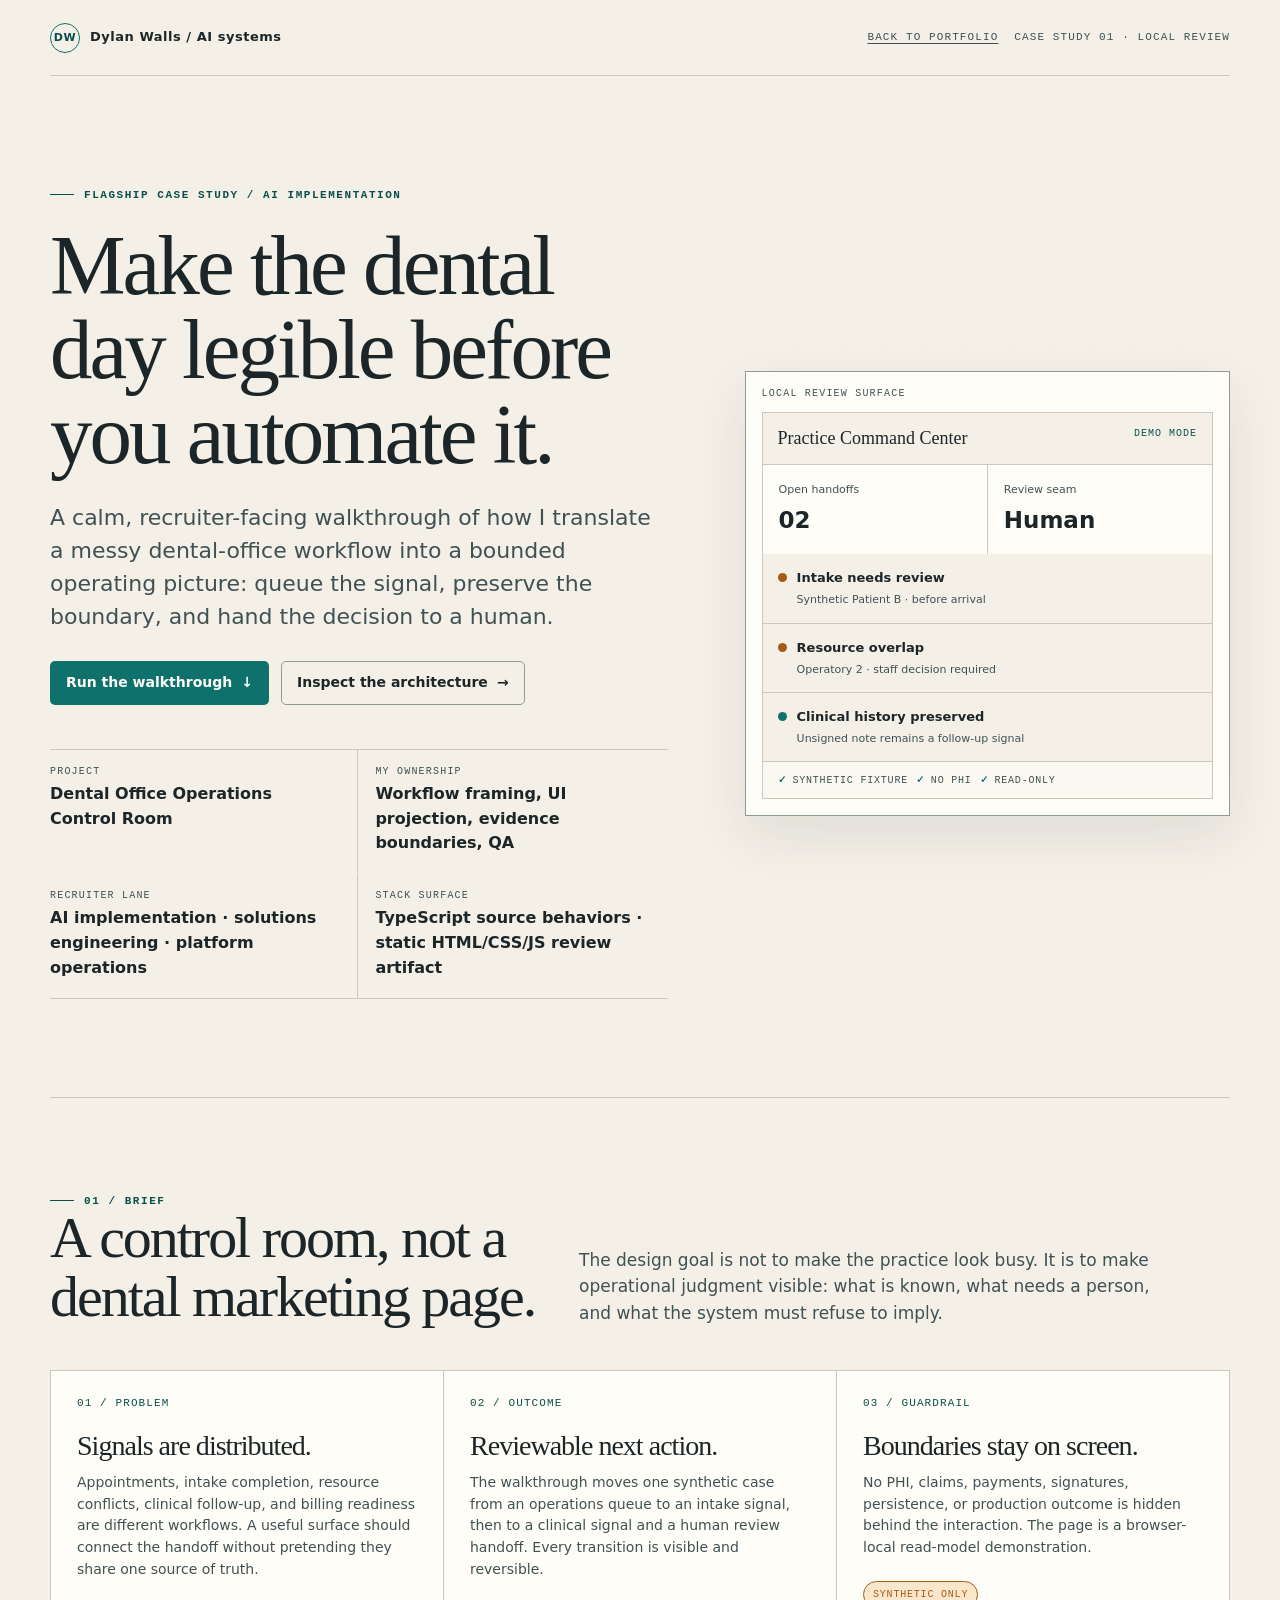
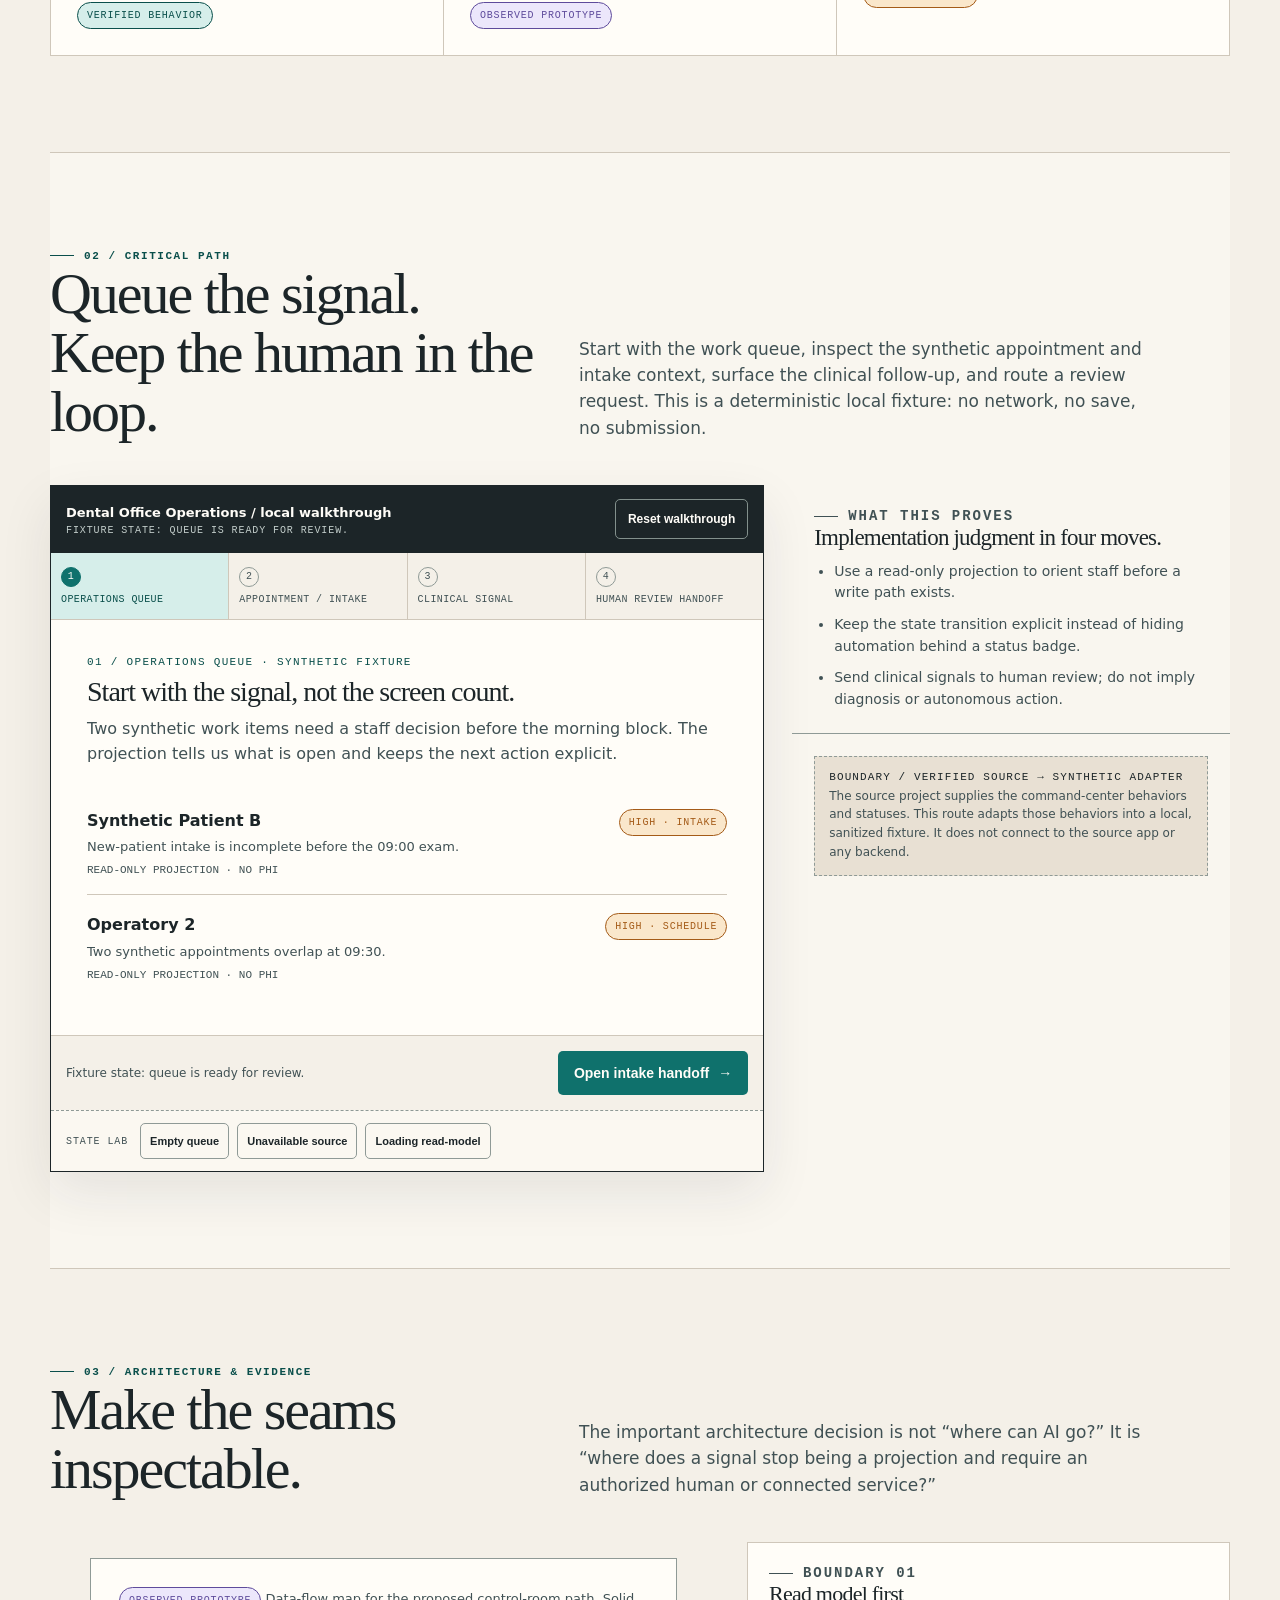
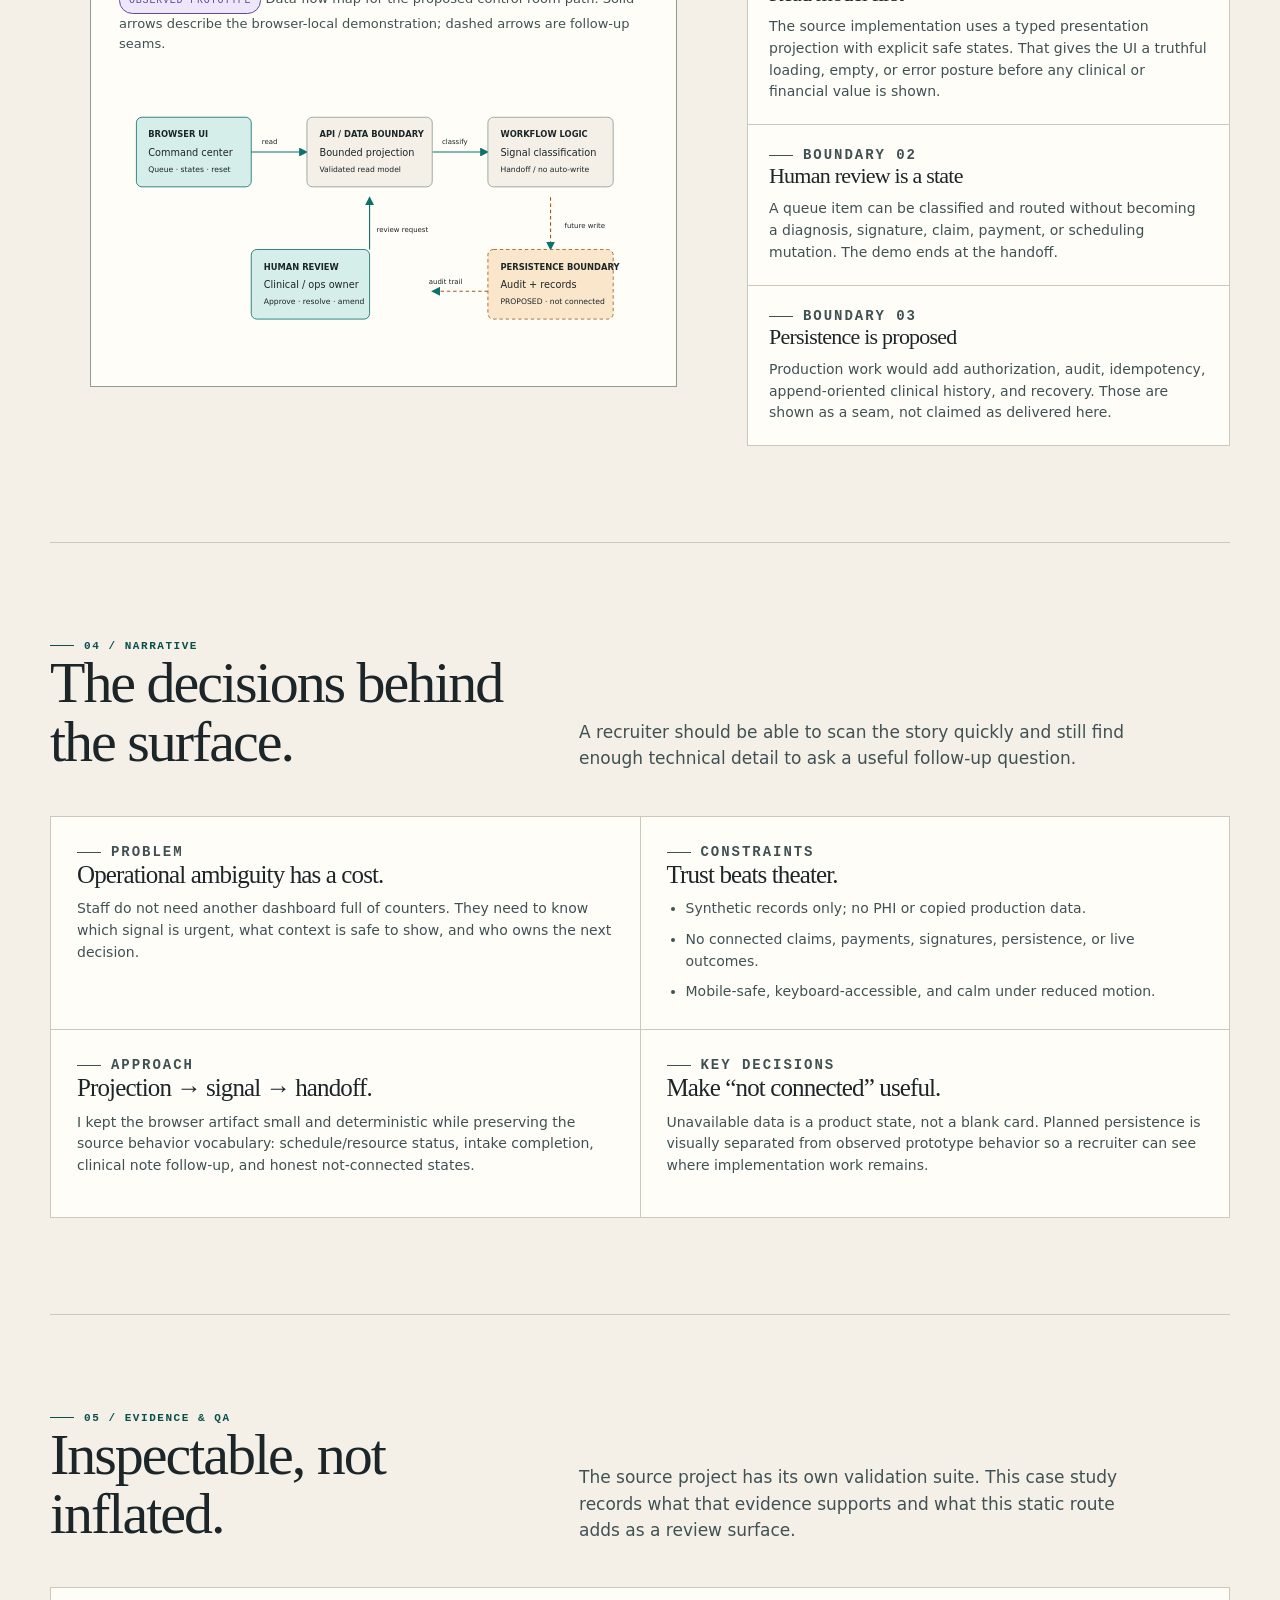
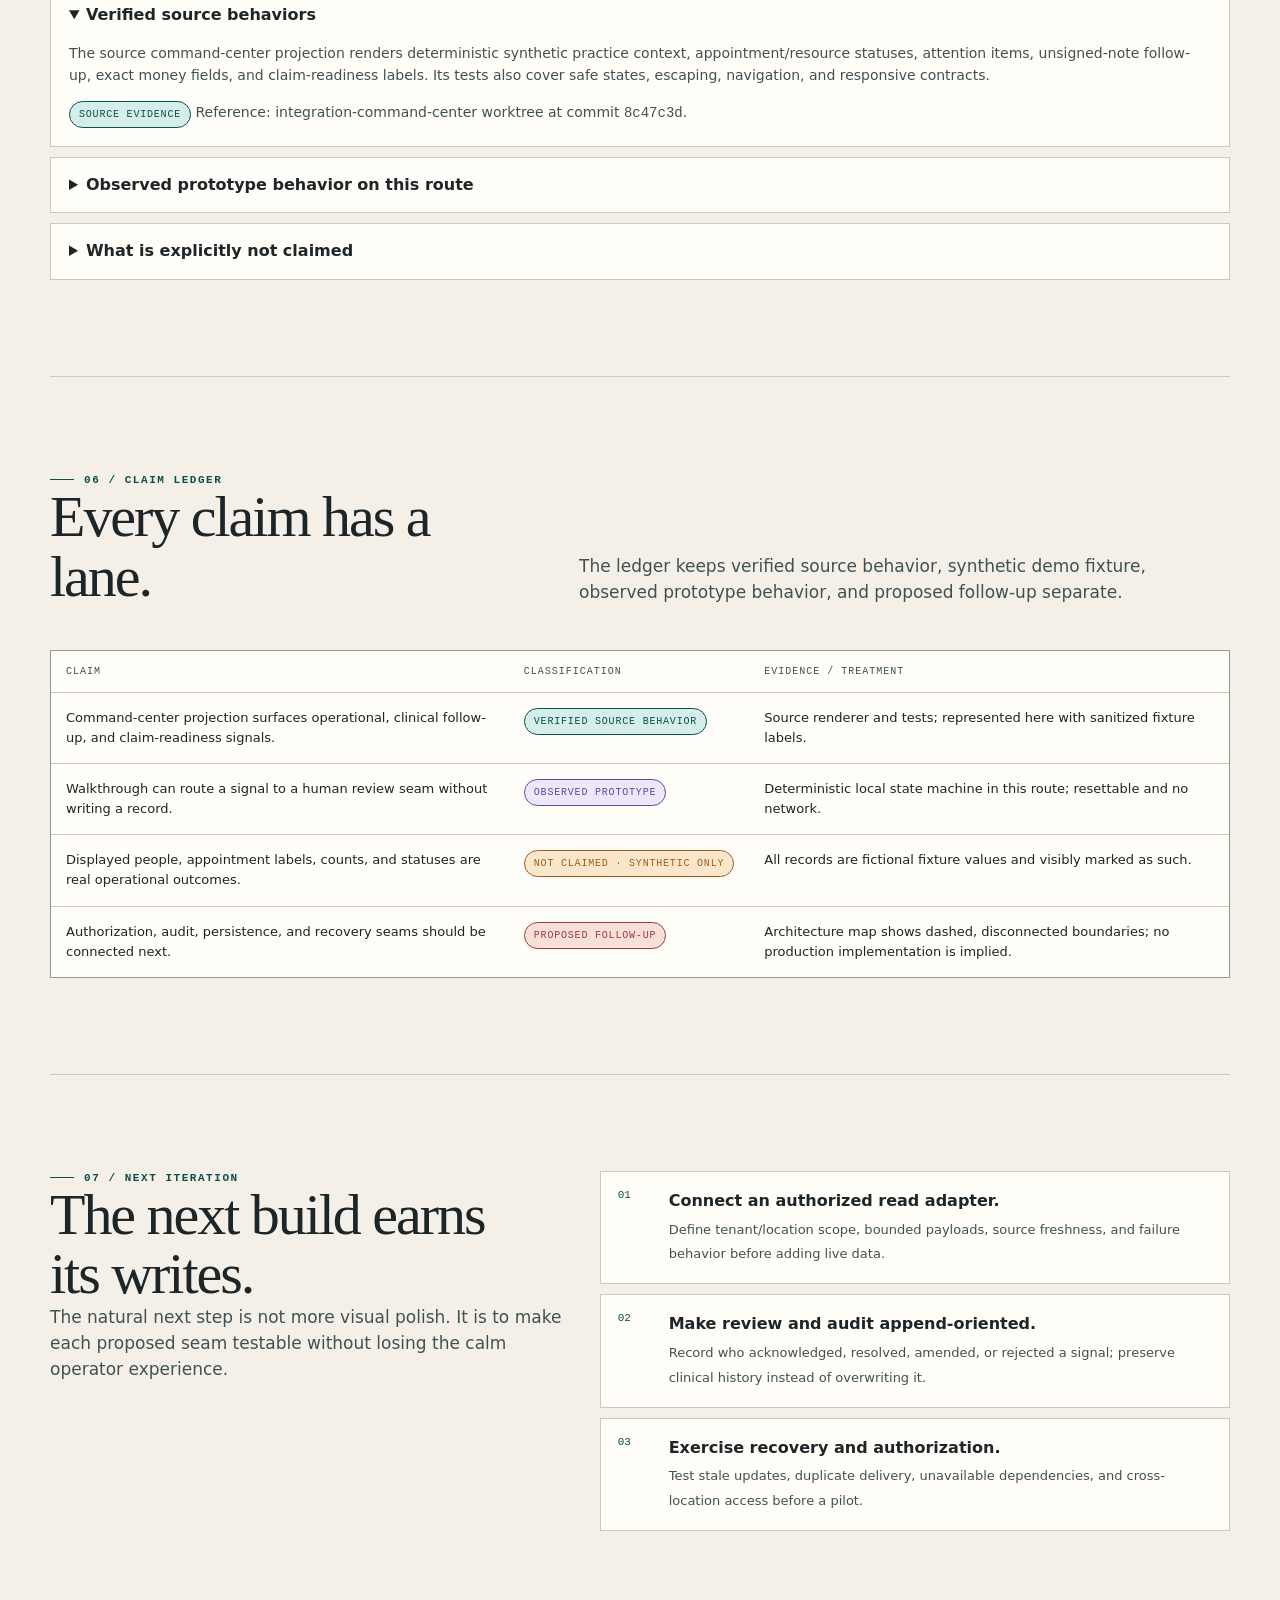
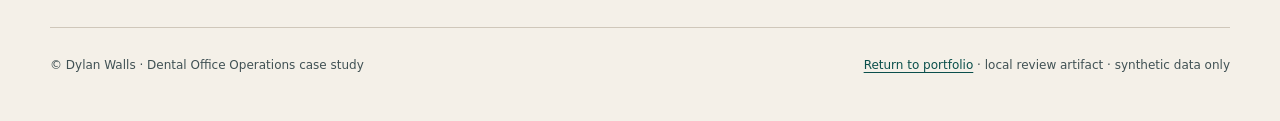
==== dental-office-operations/index.html @ e2f3a6b1 "Add dental office operations case study" ====
<!doctype html>
<html lang="en">
<head>
  <meta charset="utf-8">
  <meta name="viewport" content="width=device-width, initial-scale=1">
  <meta name="description" content="A recruiter-facing case study of a synthetic dental-office operations control room, built to show AI implementation judgment, evidence boundaries, and human review seams.">
  <title>Dental Office Operations · Dylan Walls</title>
  <style>
    :root {
      --ink: #1c2528;
      --ink-soft: #405154;
      --paper: #f4f0e8;
      --paper-deep: #e8e0d3;
      --white: #fffdf8;
      --line: #cfc7ba;
      --line-dark: #8f9a96;
      --signal: #0f716c;
      --signal-dark: #0a4f4b;
      --signal-pale: #d6eeea;
      --amber: #a45b18;
      --amber-pale: #fae7cb;
      --red: #9e3d32;
      --red-pale: #f8dfda;
      --shadow: 0 20px 50px rgba(28, 37, 40, .09);
      --max: 1180px;
      color-scheme: light;
    }

    * { box-sizing: border-box; }
    html { scroll-behavior: smooth; }
    body {
      margin: 0;
      background: var(--paper);
      color: var(--ink);
      font-family: Inter, ui-sans-serif, system-ui, -apple-system, BlinkMacSystemFont, "Segoe UI", sans-serif;
      line-height: 1.55;
      -webkit-font-smoothing: antialiased;
    }
    body::before {
      content: "";
      position: fixed;
      z-index: -1;
      inset: 0;
      pointer-events: none;
      opacity: .25;
      background-image: linear-gradient(rgba(28,37,40,.035) 1px, transparent 1px), linear-gradient(90deg, rgba(28,37,40,.035) 1px, transparent 1px);
      background-size: 42px 42px;
      mask-image: linear-gradient(to bottom, #000 0, transparent 70%);
    }
    a { color: inherit; }
    button, a { -webkit-tap-highlight-color: transparent; }
    a:focus-visible, button:focus-visible, summary:focus-visible {
      outline: 3px solid var(--amber);
      outline-offset: 4px;
    }
    button, .button { min-height: 44px; }
    .skip-link {
      position: fixed;
      top: 12px;
      left: 12px;
      z-index: 20;
      padding: 10px 14px;
      background: var(--ink);
      color: var(--white);
      transform: translateY(-160%);
      transition: transform .18s ease;
    }
    .skip-link:focus { transform: translateY(0); }
    .page { width: min(calc(100% - 40px), var(--max)); margin: 0 auto; }
    .topbar {
      display: flex;
      align-items: center;
      justify-content: space-between;
      gap: 20px;
      min-height: 76px;
      border-bottom: 1px solid var(--line);
      font-size: 13px;
    }
    .brand { display: inline-flex; align-items: center; gap: 10px; text-decoration: none; font-weight: 750; letter-spacing: .04em; }
    .brand-mark { display: grid; width: 30px; height: 30px; place-items: center; border: 1px solid var(--signal); border-radius: 50%; color: var(--signal-dark); font-size: 11px; }
    .topbar-meta { display: flex; align-items: center; gap: 16px; color: var(--ink-soft); font: 11px/1.3 ui-monospace, SFMono-Regular, Menlo, monospace; letter-spacing: .1em; text-transform: uppercase; }
    .topbar-meta a { text-underline-offset: 3px; }
    .eyebrow { margin: 0; color: var(--signal-dark); font: 700 11px/1.3 ui-monospace, SFMono-Regular, Menlo, monospace; letter-spacing: .14em; text-transform: uppercase; }
    .eyebrow::before { content: ""; display: inline-block; width: 24px; height: 1px; margin: 0 10px 3px 0; background: currentColor; }
    .hero { display: grid; grid-template-columns: minmax(0, 1.12fr) minmax(320px, .88fr); gap: clamp(34px, 6vw, 84px); align-items: center; padding: clamp(60px, 9vw, 112px) 0 98px; }
    h1, h2, h3, h4, p { margin-top: 0; }
    h1, h2, h3, h4 { font-family: Georgia, "Times New Roman", serif; font-weight: 500; letter-spacing: -.035em; }
    h1 { max-width: 760px; margin: 21px 0 25px; font-size: clamp(47px, 7vw, 85px); line-height: .99; }
    .hero-lede { max-width: 650px; margin-bottom: 28px; color: var(--ink-soft); font-size: clamp(18px, 2.2vw, 22px); line-height: 1.5; }
    .hero-actions, .button-row { display: flex; flex-wrap: wrap; align-items: center; gap: 12px; }
    .button { display: inline-flex; align-items: center; justify-content: center; gap: 9px; border: 1px solid transparent; border-radius: 5px; padding: 10px 15px; font-weight: 750; font-size: 14px; text-decoration: none; cursor: pointer; }
    .button-primary { background: var(--signal); color: var(--white); }
    .button-primary:hover { background: var(--signal-dark); }
    .button-quiet { border-color: var(--line-dark); background: transparent; color: var(--ink); }
    .button-quiet:hover { border-color: var(--signal); color: var(--signal-dark); }
    .button-small { min-height: 40px; padding: 8px 12px; font-size: 12px; }
    .hero-facts { display: grid; grid-template-columns: repeat(2, minmax(0, 1fr)); max-width: 660px; gap: 1px; margin: 44px 0 0; border-top: 1px solid var(--line); border-bottom: 1px solid var(--line); }
    .hero-fact { min-width: 0; padding: 16px 16px 17px 0; border-right: 1px solid var(--line); }
    .hero-fact:nth-child(even) { padding-left: 16px; border-right: 0; }
    .hero-fact dt { margin-bottom: 5px; color: var(--ink-soft); font: 10px ui-monospace, SFMono-Regular, Menlo, monospace; letter-spacing: .12em; text-transform: uppercase; }
    .hero-fact dd { margin: 0; font-weight: 700; }
    .hero-screen { position: relative; min-width: 0; padding: 16px; border: 1px solid var(--line-dark); background: var(--white); box-shadow: var(--shadow); }
    .hero-screen::before { content: "LOCAL REVIEW SURFACE"; display: block; padding-bottom: 13px; color: var(--ink-soft); font: 10px ui-monospace, SFMono-Regular, Menlo, monospace; letter-spacing: .12em; }
    .screen-frame { border: 1px solid var(--line); background: var(--paper); }
    .screen-header { display: flex; justify-content: space-between; gap: 10px; padding: 15px; border-bottom: 1px solid var(--line); }
    .screen-header strong { font: 18px Georgia, serif; }
    .screen-label { color: var(--signal-dark); font: 10px ui-monospace, SFMono-Regular, Menlo, monospace; letter-spacing: .1em; }
    .screen-grid { display: grid; grid-template-columns: 1fr 1fr; gap: 1px; background: var(--line); }
    .screen-cell { min-width: 0; padding: 16px; background: var(--white); }
    .screen-cell span { display: block; color: var(--ink-soft); font-size: 11px; }
    .screen-cell strong { display: block; margin-top: 5px; font-size: 23px; }
    .screen-list { margin: 0; padding: 0; list-style: none; }
    .screen-list li { display: flex; gap: 10px; align-items: flex-start; padding: 14px 15px; border-top: 1px solid var(--line); font-size: 13px; }
    .screen-list li:first-child { border-top: 0; }
    .status-dot { flex: 0 0 auto; width: 9px; height: 9px; margin-top: 5px; border-radius: 50%; background: var(--amber); }
    .status-dot.good { background: var(--signal); }
    .screen-list small { display: block; margin-top: 3px; color: var(--ink-soft); font-size: 11px; }
    .screen-provenance { display: flex; flex-wrap: wrap; gap: 8px; padding: 12px 15px; border-top: 1px solid var(--line); background: #fbf8f1; }
    .screen-provenance span { color: var(--ink-soft); font: 10px ui-monospace, SFMono-Regular, Menlo, monospace; letter-spacing: .08em; text-transform: uppercase; }
    .screen-provenance span::before { content: "✓"; margin-right: 6px; color: var(--signal); font-weight: 700; }
    .section { padding: 96px 0; border-top: 1px solid var(--line); }
    .section-heading { display: grid; grid-template-columns: minmax(0, .86fr) minmax(0, 1.14fr); gap: 38px; align-items: end; margin-bottom: 44px; }
    h2 { margin-bottom: 0; font-size: clamp(34px, 5vw, 58px); line-height: 1.02; }
    h3 { margin-bottom: 10px; font-size: 28px; line-height: 1.1; }
    h4 { margin-bottom: 8px; font-size: 20px; }
    .section-intro { max-width: 580px; margin-bottom: 0; color: var(--ink-soft); font-size: 17px; }
    .brief-grid { display: grid; grid-template-columns: repeat(3, minmax(0, 1fr)); gap: 1px; border: 1px solid var(--line); background: var(--line); }
    .brief-card { min-width: 0; padding: 26px; background: var(--white); }
    .brief-card .card-index { display: block; margin-bottom: 22px; color: var(--signal-dark); font: 11px ui-monospace, SFMono-Regular, Menlo, monospace; letter-spacing: .1em; }
    .brief-card p { margin-bottom: 0; color: var(--ink-soft); font-size: 14px; }
    .provenance-strip { display: flex; flex-wrap: wrap; gap: 10px; align-items: center; margin-top: 22px; }
    .badge { display: inline-flex; align-items: center; min-height: 27px; border: 1px solid currentColor; border-radius: 999px; padding: 4px 9px; font: 10px ui-monospace, SFMono-Regular, Menlo, monospace; letter-spacing: .08em; text-transform: uppercase; }
    .badge-verified { color: var(--signal-dark); background: var(--signal-pale); }
    .badge-synthetic { color: var(--amber); background: var(--amber-pale); }
    .badge-observed { color: #5e4b9b; background: #ece7fb; }
    .badge-proposed { color: var(--red); background: var(--red-pale); }
    .walkthrough { background: rgba(255,253,248,.45); }
    .walkthrough-layout { display: grid; grid-template-columns: minmax(0, 1.24fr) minmax(260px, .76fr); gap: 28px; align-items: start; }
    .demo-shell { min-width: 0; border: 1px solid var(--ink); background: var(--white); box-shadow: var(--shadow); }
    .demo-toolbar { display: flex; justify-content: space-between; gap: 14px; align-items: center; padding: 13px 15px; border-bottom: 1px solid var(--ink); background: var(--ink); color: var(--white); }
    .demo-toolbar strong { display: block; font-size: 13px; }
    .demo-toolbar span { display: block; margin-top: 2px; color: #c3cecb; font: 10px ui-monospace, SFMono-Regular, Menlo, monospace; letter-spacing: .09em; text-transform: uppercase; }
    .demo-toolbar .button { border-color: #82908c; color: var(--white); }
    .demo-progress { display: grid; grid-template-columns: repeat(4, minmax(0, 1fr)); gap: 1px; border-bottom: 1px solid var(--line); background: var(--line); }
    .progress-step { min-width: 0; padding: 14px 10px; background: var(--paper); color: var(--ink-soft); font: 10px ui-monospace, SFMono-Regular, Menlo, monospace; letter-spacing: .04em; text-transform: uppercase; }
    .progress-step span { display: block; width: 20px; height: 20px; margin-bottom: 7px; border: 1px solid var(--line-dark); border-radius: 50%; text-align: center; line-height: 18px; }
    .progress-step.is-current { background: var(--signal-pale); color: var(--signal-dark); }
    .progress-step.is-current span, .progress-step.is-done span { border-color: var(--signal); background: var(--signal); color: var(--white); }
    .demo-view { min-height: 328px; padding: clamp(22px, 4vw, 36px); }
    .demo-view[data-mode="loading"] { display: grid; place-items: center; text-align: center; }
    .demo-view[data-mode="empty"], .demo-view[data-mode="error"], .demo-view[data-mode="success"] { min-height: 328px; }
    .demo-kicker { margin-bottom: 9px; color: var(--signal-dark); font: 11px ui-monospace, SFMono-Regular, Menlo, monospace; letter-spacing: .12em; text-transform: uppercase; }
    .demo-view h3 { margin-bottom: 9px; }
    .demo-copy { max-width: 650px; margin-bottom: 24px; color: var(--ink-soft); }
    .demo-record { display: grid; grid-template-columns: minmax(0, 1fr) auto; gap: 17px; align-items: start; padding: 18px 0; border-top: 1px solid var(--line); }
    .demo-record:first-of-type { border-top: 0; }
    .demo-record strong { display: block; font-size: 16px; }
    .demo-record p { margin: 4px 0 0; color: var(--ink-soft); font-size: 13px; }
    .demo-record small { display: block; margin-top: 7px; color: var(--ink-soft); font: 11px ui-monospace, SFMono-Regular, Menlo, monospace; }
    .demo-record .badge { align-self: start; white-space: nowrap; }
    .demo-action-bar { display: flex; justify-content: space-between; flex-wrap: wrap; gap: 12px; padding: 15px; border-top: 1px solid var(--line); background: var(--paper); }
    .demo-action-note { align-self: center; color: var(--ink-soft); font-size: 12px; }
    .state-lab { display: flex; flex-wrap: wrap; gap: 8px; align-items: center; padding: 12px 15px; border-top: 1px dashed var(--line-dark); background: #fbf8f1; }
    .state-lab-label { margin-right: 4px; color: var(--ink-soft); font: 10px ui-monospace, SFMono-Regular, Menlo, monospace; letter-spacing: .09em; text-transform: uppercase; }
    .state-lab .button { min-height: 36px; padding: 6px 9px; font-size: 11px; }
    .loading-mark { width: 42px; height: 42px; margin: 0 auto 15px; border: 3px solid var(--signal-pale); border-top-color: var(--signal); border-radius: 50%; animation: spin 1s linear infinite; }
    .state-message { max-width: 560px; margin: 0 auto 24px; padding: 17px; border-left: 4px solid var(--signal); background: var(--signal-pale); }
    .state-message.error { border-left-color: var(--red); background: var(--red-pale); }
    .state-message.empty { border-left-color: var(--amber); background: var(--amber-pale); }
    .state-message strong { display: block; margin-bottom: 4px; }
    .walkthrough-notes { min-width: 0; }
    .note-panel { padding: 22px; border-top: 1px solid var(--line-dark); }
    .note-panel:first-child { border-top: 0; }
    .note-panel h3 { font-size: 23px; }
    .note-panel p, .note-panel li { color: var(--ink-soft); font-size: 14px; }
    .note-panel ul { margin: 0; padding-left: 20px; }
    .note-panel li + li { margin-top: 10px; }
    .boundary { padding: 14px; border: 1px dashed var(--line-dark); background: var(--paper-deep); color: var(--ink-soft); font-size: 12px; }
    .boundary strong { display: block; margin-bottom: 4px; color: var(--ink); font: 11px ui-monospace, SFMono-Regular, Menlo, monospace; letter-spacing: .1em; }
    .architecture-layout { display: grid; grid-template-columns: minmax(0, 1.16fr) minmax(260px, .84fr); gap: 30px; align-items: start; }
    .architecture-figure { min-width: 0; padding: clamp(16px, 3vw, 28px); border: 1px solid var(--line-dark); background: var(--white); }
    .architecture-figure figcaption { margin-bottom: 18px; color: var(--ink-soft); font-size: 13px; }
    .architecture-canvas { display: block; width: 100%; height: auto; }
    .architecture-canvas text { fill: var(--ink); font-family: Inter, ui-sans-serif, system-ui, sans-serif; }
    .architecture-canvas .node { fill: var(--paper); stroke: var(--line-dark); stroke-width: 1.2; }
    .architecture-canvas .node-signal { fill: var(--signal-pale); stroke: var(--signal); }
    .architecture-canvas .node-proposed { fill: var(--amber-pale); stroke: var(--amber); stroke-dasharray: 5 4; }
    .architecture-canvas .flow { fill: none; stroke: var(--signal); stroke-width: 1.6; marker-end: url(#arrow); }
    .architecture-canvas .flow-proposed { stroke: var(--amber); stroke-dasharray: 5 4; }
    .architecture-copy { display: grid; gap: 1px; border: 1px solid var(--line); background: var(--line); }
    .architecture-copy article { padding: 21px; background: var(--white); }
    .architecture-copy h3 { font-size: 22px; }
    .architecture-copy p { margin-bottom: 0; color: var(--ink-soft); font-size: 14px; }
    .narrative-grid { display: grid; grid-template-columns: repeat(2, minmax(0, 1fr)); gap: 1px; border: 1px solid var(--line); background: var(--line); }
    .narrative-card { min-width: 0; padding: 26px; background: var(--white); }
    .narrative-card h3 { font-size: 25px; }
    .narrative-card p, .narrative-card li { color: var(--ink-soft); font-size: 14px; }
    .narrative-card ul { margin: 0; padding-left: 19px; }
    .narrative-card li + li { margin-top: 9px; }
    .evidence-stack { display: grid; gap: 10px; }
    details { border: 1px solid var(--line); background: var(--white); }
    summary { min-height: 52px; padding: 15px 18px; cursor: pointer; font-weight: 750; list-style-position: inside; }
    details > div { padding: 0 18px 18px; color: var(--ink-soft); font-size: 14px; }
    details p:last-child { margin-bottom: 0; }
    .claim-table-wrap { overflow-x: auto; border: 1px solid var(--line-dark); background: var(--white); }
    .claim-table { width: 100%; min-width: 700px; border-collapse: collapse; font-size: 13px; }
    .claim-table th, .claim-table td { padding: 15px; border-bottom: 1px solid var(--line); text-align: left; vertical-align: top; }
    .claim-table th { color: var(--ink-soft); font: 10px ui-monospace, SFMono-Regular, Menlo, monospace; letter-spacing: .1em; text-transform: uppercase; }
    .claim-table tr:last-child td { border-bottom: 0; }
    .claim-table td p { margin: 0; }
    .claim-table .badge { white-space: nowrap; }
    .next-iteration { display: grid; grid-template-columns: minmax(0, .9fr) minmax(0, 1.1fr); gap: 34px; align-items: start; }
    .next-iteration h2 { max-width: 480px; }
    .next-list { display: grid; gap: 10px; margin: 0; padding: 0; list-style: none; counter-reset: next; }
    .next-list li { display: grid; grid-template-columns: 38px 1fr; gap: 13px; padding: 17px; border: 1px solid var(--line); background: var(--white); }
    .next-list li::before { counter-increment: next; content: counter(next, decimal-leading-zero); color: var(--signal-dark); font: 11px ui-monospace, SFMono-Regular, Menlo, monospace; }
    .next-list strong { display: block; margin-bottom: 3px; }
    .next-list span { color: var(--ink-soft); font-size: 13px; }
    .footer { display: flex; justify-content: space-between; gap: 20px; padding: 28px 0 42px; border-top: 1px solid var(--line); color: var(--ink-soft); font-size: 12px; }
    .footer a { color: var(--signal-dark); text-underline-offset: 3px; }
    .sr-only { position: absolute; width: 1px; height: 1px; padding: 0; margin: -1px; overflow: hidden; clip: rect(0,0,0,0); white-space: nowrap; border: 0; }
    @keyframes spin { to { transform: rotate(360deg); } }
    @media (prefers-reduced-motion: reduce) {
      html { scroll-behavior: auto; }
      *, *::before, *::after { animation-duration: .01ms !important; animation-iteration-count: 1 !important; transition-duration: .01ms !important; }
    }
    @media (max-width: 860px) {
      .hero, .walkthrough-layout, .architecture-layout, .next-iteration { grid-template-columns: 1fr; }
      .hero { padding-top: 66px; }
      .hero-screen { max-width: 680px; }
      .section-heading { grid-template-columns: 1fr; gap: 18px; align-items: start; }
    }
    @media (max-width: 620px) {
      .page { width: min(calc(100% - 28px), var(--max)); }
      .topbar { min-height: 68px; }
      .topbar-meta a { display: none; }
      h1 { font-size: clamp(42px, 13vw, 65px); }
      .hero { padding: 54px 0 68px; }
      .hero-facts { grid-template-columns: 1fr; }
      .hero-fact, .hero-fact:nth-child(even) { padding: 14px 0; border-right: 0; border-bottom: 1px solid var(--line); }
      .hero-fact:last-child { border-bottom: 0; }
      .brief-grid, .narrative-grid { grid-template-columns: 1fr; }
      .brief-card, .narrative-card { padding: 21px; }
      .section { padding: 70px 0; }
      .demo-progress { grid-template-columns: repeat(2, 1fr); }
      .progress-step:nth-child(-n+2) { border-bottom: 1px solid var(--line); }
      .demo-toolbar { align-items: flex-start; flex-direction: column; }
      .demo-record { grid-template-columns: 1fr; gap: 10px; }
      .demo-record .badge { justify-self: start; }
      .demo-action-bar { align-items: stretch; flex-direction: column; }
      .demo-action-note { align-self: auto; }
      .footer { flex-direction: column; }
    }
  </style>
</head>
<body>
  <a class="skip-link" href="#main">Skip to case study</a>
  <div class="page">
    <header class="topbar">
      <a class="brand" href="../"><span class="brand-mark" aria-hidden="true">DW</span><span>Dylan Walls / AI systems</span></a>
      <div class="topbar-meta"><a href="../">Back to portfolio</a><span>Case study 01 · local review</span></div>
    </header>

    <main id="main">
      <section class="hero" aria-labelledby="case-study-title">
        <div>
          <p class="eyebrow">Flagship case study / AI implementation</p>
          <h1 id="case-study-title">Make the dental day legible before you automate it.</h1>
          <p class="hero-lede">A calm, recruiter-facing walkthrough of how I translate a messy dental-office workflow into a bounded operating picture: queue the signal, preserve the boundary, and hand the decision to a human.</p>
          <div class="hero-actions">
            <a class="button button-primary" href="#walkthrough" data-start-walkthrough>Run the walkthrough <span aria-hidden="true">↓</span></a>
            <a class="button button-quiet" href="#architecture">Inspect the architecture <span aria-hidden="true">→</span></a>
          </div>
          <dl class="hero-facts">
            <div class="hero-fact"><dt>Project</dt><dd>Dental Office Operations Control Room</dd></div>
            <div class="hero-fact"><dt>My ownership</dt><dd>Workflow framing, UI projection, evidence boundaries, QA</dd></div>
            <div class="hero-fact"><dt>Recruiter lane</dt><dd>AI implementation · solutions engineering · platform operations</dd></div>
            <div class="hero-fact"><dt>Stack surface</dt><dd>TypeScript source behaviors · static HTML/CSS/JS review artifact</dd></div>
          </dl>
        </div>

        <aside class="hero-screen" aria-label="Sanitized command-center preview">
          <div class="screen-frame">
            <div class="screen-header"><strong>Practice Command Center</strong><span class="screen-label">DEMO MODE</span></div>
            <div class="screen-grid">
              <div class="screen-cell"><span>Open handoffs</span><strong>02</strong></div>
              <div class="screen-cell"><span>Review seam</span><strong>Human</strong></div>
            </div>
            <ul class="screen-list">
              <li><span class="status-dot"></span><div><strong>Intake needs review</strong><small>Synthetic Patient B · before arrival</small></div></li>
              <li><span class="status-dot"></span><div><strong>Resource overlap</strong><small>Operatory 2 · staff decision required</small></div></li>
              <li><span class="status-dot good"></span><div><strong>Clinical history preserved</strong><small>Unsigned note remains a follow-up signal</small></div></li>
            </ul>
            <div class="screen-provenance" aria-label="Demo boundaries"><span>Synthetic fixture</span><span>No PHI</span><span>Read-only</span></div>
          </div>
        </aside>
      </section>

      <section class="section" aria-labelledby="brief-title">
        <div class="section-heading">
          <div><p class="eyebrow">01 / brief</p><h2 id="brief-title">A control room, not a dental marketing page.</h2></div>
          <p class="section-intro">The design goal is not to make the practice look busy. It is to make operational judgment visible: what is known, what needs a person, and what the system must refuse to imply.</p>
        </div>
        <div class="brief-grid">
          <article class="brief-card"><span class="card-index">01 / PROBLEM</span><h3>Signals are distributed.</h3><p>Appointments, intake completion, resource conflicts, clinical follow-up, and billing readiness are different workflows. A useful surface should connect the handoff without pretending they share one source of truth.</p><div class="provenance-strip"><span class="badge badge-verified">Verified behavior</span></div></article>
          <article class="brief-card"><span class="card-index">02 / OUTCOME</span><h3>Reviewable next action.</h3><p>The walkthrough moves one synthetic case from an operations queue to an intake signal, then to a clinical signal and a human review handoff. Every transition is visible and reversible.</p><div class="provenance-strip"><span class="badge badge-observed">Observed prototype</span></div></article>
          <article class="brief-card"><span class="card-index">03 / GUARDRAIL</span><h3>Boundaries stay on screen.</h3><p>No PHI, claims, payments, signatures, persistence, or production outcome is hidden behind the interaction. The page is a browser-local read-model demonstration.</p><div class="provenance-strip"><span class="badge badge-synthetic">Synthetic only</span></div></article>
        </div>
      </section>

      <section class="section walkthrough" id="walkthrough" aria-labelledby="walkthrough-title">
        <div class="section-heading">
          <div><p class="eyebrow">02 / critical path</p><h2 id="walkthrough-title">Queue the signal. Keep the human in the loop.</h2></div>
          <p class="section-intro">Start with the work queue, inspect the synthetic appointment and intake context, surface the clinical follow-up, and route a review request. This is a deterministic local fixture: no network, no save, no submission.</p>
        </div>
        <div class="walkthrough-layout">
          <div class="demo-shell" data-demo>
            <div class="demo-toolbar"><div><strong>Dental Office Operations / local walkthrough</strong><span data-demo-status>Local fixture ready · synthetic only</span></div><button class="button button-quiet button-small" type="button" data-action="reset">Reset walkthrough</button></div>
            <div class="demo-progress" aria-label="Walkthrough progress" data-progress></div>
            <div class="demo-view" data-demo-view data-mode="ready" aria-live="polite"></div>
            <div class="demo-action-bar"><span class="demo-action-note" data-demo-note>Nothing is saved or submitted from this surface.</span><button class="button button-primary" type="button" data-action="advance">Open operations queue <span aria-hidden="true">→</span></button></div>
            <div class="state-lab" aria-label="Truthful local state previews"><span class="state-lab-label">State lab</span><button class="button button-quiet" type="button" data-state-preview="empty">Empty queue</button><button class="button button-quiet" type="button" data-state-preview="error">Unavailable source</button><button class="button button-quiet" type="button" data-state-preview="loading">Loading read-model</button></div>
          </div>
          <aside class="walkthrough-notes" aria-label="Walkthrough notes">
            <div class="note-panel"><p class="eyebrow">What this proves</p><h3>Implementation judgment in four moves.</h3><ul><li>Use a read-only projection to orient staff before a write path exists.</li><li>Keep the state transition explicit instead of hiding automation behind a status badge.</li><li>Send clinical signals to human review; do not imply diagnosis or autonomous action.</li></ul></div>
            <div class="note-panel"><div class="boundary"><strong>BOUNDARY / VERIFIED SOURCE → SYNTHETIC ADAPTER</strong>The source project supplies the command-center behaviors and statuses. This route adapts those behaviors into a local, sanitized fixture. It does not connect to the source app or any backend.</div></div>
          </aside>
        </div>
      </section>

      <section class="section" id="architecture" aria-labelledby="architecture-title">
        <div class="section-heading">
          <div><p class="eyebrow">03 / architecture &amp; evidence</p><h2 id="architecture-title">Make the seams inspectable.</h2></div>
          <p class="section-intro">The important architecture decision is not “where can AI go?” It is “where does a signal stop being a projection and require an authorized human or connected service?”</p>
        </div>
        <div class="architecture-layout">
          <figure class="architecture-figure">
            <figcaption><span class="badge badge-observed">Observed prototype</span> Data-flow map for the proposed control-room path. Solid arrows describe the browser-local demonstration; dashed arrows are follow-up seams.</figcaption>
            <svg class="architecture-canvas" viewBox="0 0 760 410" role="img" aria-labelledby="architecture-svg-title architecture-svg-desc">
              <title id="architecture-svg-title">Dental office operations data flow</title>
              <desc id="architecture-svg-desc">Browser UI reads a bounded projection, passes through an API and workflow boundary, reaches proposed persistence, and stops at a human review seam.</desc>
              <defs><marker id="arrow" markerWidth="8" markerHeight="8" refX="7" refY="4" orient="auto"><path d="M0,0 L8,4 L0,8 Z" fill="#0f716c"></path></marker><marker id="arrow-proposed" markerWidth="8" markerHeight="8" refX="7" refY="4" orient="auto"><path d="M0,0 L8,4 L0,8 Z" fill="#a45b18"></path></marker></defs>
              <path class="flow" d="M190 115 H270"></path><path class="flow" d="M450 115 H530"></path><path class="flow flow-proposed" marker-end="url(#arrow-proposed)" d="M620 180 V255"></path><path class="flow flow-proposed" marker-end="url(#arrow-proposed)" d="M530 315 H450"></path><path class="flow" d="M360 255 V180"></path>
              <rect class="node node-signal" x="25" y="65" width="165" height="100" rx="8"></rect><text x="42" y="94" font-size="12" font-weight="700">BROWSER UI</text><text x="42" y="120" font-size="14">Command center</text><text x="42" y="143" font-size="11">Queue · states · reset</text>
              <rect class="node" x="270" y="65" width="180" height="100" rx="8"></rect><text x="288" y="94" font-size="12" font-weight="700">API / DATA BOUNDARY</text><text x="288" y="120" font-size="14">Bounded projection</text><text x="288" y="143" font-size="11">Validated read model</text>
              <rect class="node" x="530" y="65" width="180" height="100" rx="8"></rect><text x="548" y="94" font-size="12" font-weight="700">WORKFLOW LOGIC</text><text x="548" y="120" font-size="14">Signal classification</text><text x="548" y="143" font-size="11">Handoff / no auto-write</text>
              <rect class="node node-proposed" x="530" y="255" width="180" height="100" rx="8"></rect><text x="548" y="284" font-size="12" font-weight="700">PERSISTENCE BOUNDARY</text><text x="548" y="310" font-size="14">Audit + records</text><text x="548" y="333" font-size="11">PROPOSED · not connected</text>
              <rect class="node node-signal" x="190" y="255" width="170" height="100" rx="8"></rect><text x="208" y="284" font-size="12" font-weight="700">HUMAN REVIEW</text><text x="208" y="310" font-size="14">Clinical / ops owner</text><text x="208" y="333" font-size="11">Approve · resolve · amend</text>
              <text x="205" y="104" font-size="10" fill="#0f716c">read</text><text x="464" y="104" font-size="10" fill="#0f716c">classify</text><text x="640" y="224" font-size="10" fill="#a45b18">future write</text><text x="445" y="304" font-size="10" fill="#a45b18">audit trail</text><text x="370" y="230" font-size="10" fill="#0f716c">review request</text>
            </svg>
          </figure>
          <div class="architecture-copy">
            <article><p class="eyebrow">Boundary 01</p><h3>Read model first</h3><p>The source implementation uses a typed presentation projection with explicit safe states. That gives the UI a truthful loading, empty, or error posture before any clinical or financial value is shown.</p></article>
            <article><p class="eyebrow">Boundary 02</p><h3>Human review is a state</h3><p>A queue item can be classified and routed without becoming a diagnosis, signature, claim, payment, or scheduling mutation. The demo ends at the handoff.</p></article>
            <article><p class="eyebrow">Boundary 03</p><h3>Persistence is proposed</h3><p>Production work would add authorization, audit, idempotency, append-oriented clinical history, and recovery. Those are shown as a seam, not claimed as delivered here.</p></article>
          </div>
        </div>
      </section>

      <section class="section" aria-labelledby="narrative-title">
        <div class="section-heading"><div><p class="eyebrow">04 / narrative</p><h2 id="narrative-title">The decisions behind the surface.</h2></div><p class="section-intro">A recruiter should be able to scan the story quickly and still find enough technical detail to ask a useful follow-up question.</p></div>
        <div class="narrative-grid">
          <article class="narrative-card"><p class="eyebrow">Problem</p><h3>Operational ambiguity has a cost.</h3><p>Staff do not need another dashboard full of counters. They need to know which signal is urgent, what context is safe to show, and who owns the next decision.</p></article>
          <article class="narrative-card"><p class="eyebrow">Constraints</p><h3>Trust beats theater.</h3><ul><li>Synthetic records only; no PHI or copied production data.</li><li>No connected claims, payments, signatures, persistence, or live outcomes.</li><li>Mobile-safe, keyboard-accessible, and calm under reduced motion.</li></ul></article>
          <article class="narrative-card"><p class="eyebrow">Approach</p><h3>Projection → signal → handoff.</h3><p>I kept the browser artifact small and deterministic while preserving the source behavior vocabulary: schedule/resource status, intake completion, clinical note follow-up, and honest not-connected states.</p></article>
          <article class="narrative-card"><p class="eyebrow">Key decisions</p><h3>Make “not connected” useful.</h3><p>Unavailable data is a product state, not a blank card. Planned persistence is visually separated from observed prototype behavior so a recruiter can see where implementation work remains.</p></article>
        </div>
      </section>

      <section class="section" aria-labelledby="evidence-title">
        <div class="section-heading"><div><p class="eyebrow">05 / evidence &amp; QA</p><h2 id="evidence-title">Inspectable, not inflated.</h2></div><p class="section-intro">The source project has its own validation suite. This case study records what that evidence supports and what this static route adds as a review surface.</p></div>
        <div class="evidence-stack">
          <details open><summary>Verified source behaviors</summary><div><p>The source command-center projection renders deterministic synthetic practice context, appointment/resource statuses, attention items, unsigned-note follow-up, exact money fields, and claim-readiness labels. Its tests also cover safe states, escaping, navigation, and responsive contracts.</p><p><span class="badge badge-verified">Source evidence</span> Reference: integration-command-center worktree at commit <code>8c47c3d</code>.</p></div></details>
          <details><summary>Observed prototype behavior on this route</summary><div><p>This page's walkthrough is intentionally browser-local. The four-step state machine, reset behavior, empty state, unavailable-source state, and loading state are implemented in inline JavaScript with no network reads and no storage writes.</p><p><span class="badge badge-observed">Route evidence</span> Verify by opening the walkthrough, advancing through the handoff, previewing state lab buttons, and resetting.</p></div></details>
          <details><summary>What is explicitly not claimed</summary><div><p>This is not a HIPAA certification, production deployment, clinical decision support system, payment processor, clearinghouse connection, scheduling system, or measured customer outcome. It is a sanitized portfolio artifact.</p><p><span class="badge badge-proposed">Proposed follow-up</span> Connect only after authorization, audit, persistence, test, and operational recovery gates are defined.</p></div></details>
        </div>
      </section>

      <section class="section" aria-labelledby="claims-title">
        <div class="section-heading"><div><p class="eyebrow">06 / claim ledger</p><h2 id="claims-title">Every claim has a lane.</h2></div><p class="section-intro">The ledger keeps verified source behavior, synthetic demo fixture, observed prototype behavior, and proposed follow-up separate.</p></div>
        <div class="claim-table-wrap">
          <table class="claim-table"><caption class="sr-only">Case study claim and provenance ledger</caption><thead><tr><th scope="col">Claim</th><th scope="col">Classification</th><th scope="col">Evidence / treatment</th></tr></thead><tbody>
            <tr><td><p>Command-center projection surfaces operational, clinical follow-up, and claim-readiness signals.</p></td><td><span class="badge badge-verified">Verified source behavior</span></td><td><p>Source renderer and tests; represented here with sanitized fixture labels.</p></td></tr>
            <tr><td><p>Walkthrough can route a signal to a human review seam without writing a record.</p></td><td><span class="badge badge-observed">Observed prototype</span></td><td><p>Deterministic local state machine in this route; resettable and no network.</p></td></tr>
            <tr><td><p>Displayed people, appointment labels, counts, and statuses are real operational outcomes.</p></td><td><span class="badge badge-synthetic">Not claimed · synthetic only</span></td><td><p>All records are fictional fixture values and visibly marked as such.</p></td></tr>
            <tr><td><p>Authorization, audit, persistence, and recovery seams should be connected next.</p></td><td><span class="badge badge-proposed">Proposed follow-up</span></td><td><p>Architecture map shows dashed, disconnected boundaries; no production implementation is implied.</p></td></tr>
          </tbody></table>
        </div>
      </section>

      <section class="section" aria-labelledby="next-title">
        <div class="next-iteration"><div><p class="eyebrow">07 / next iteration</p><h2 id="next-title">The next build earns its writes.</h2><p class="section-intro">The natural next step is not more visual polish. It is to make each proposed seam testable without losing the calm operator experience.</p></div><ol class="next-list"><li><div><strong>Connect an authorized read adapter.</strong><span>Define tenant/location scope, bounded payloads, source freshness, and failure behavior before adding live data.</span></div></li><li><div><strong>Make review and audit append-oriented.</strong><span>Record who acknowledged, resolved, amended, or rejected a signal; preserve clinical history instead of overwriting it.</span></div></li><li><div><strong>Exercise recovery and authorization.</strong><span>Test stale updates, duplicate delivery, unavailable dependencies, and cross-location access before a pilot.</span></div></li></ol></div>
      </section>
    </main>

    <footer class="footer"><span>© Dylan Walls · Dental Office Operations case study</span><span><a href="../">Return to portfolio</a> · local review artifact · synthetic data only</span></footer>
  </div>
  <script>
    (() => {
      const root = document.querySelector('[data-demo]');
      if (!root) return;
      const view = root.querySelector('[data-demo-view]');
      const progress = root.querySelector('[data-progress]');
      const status = root.querySelector('[data-demo-status]');
      const note = root.querySelector('[data-demo-note]');
      const advance = root.querySelector('[data-action="advance"]');
      const launcher = document.querySelector('[data-start-walkthrough]');
      const steps = [
        {
          label: 'Operations queue',
          kicker: '01 / operations queue',
          title: 'Start with the signal, not the screen count.',
          copy: 'Two synthetic work items need a staff decision before the morning block. The projection tells us what is open and keeps the next action explicit.',
          records: [
            ['Synthetic Patient B', 'New-patient intake is incomplete before the 09:00 exam.', 'HIGH · INTAKE'],
            ['Operatory 2', 'Two synthetic appointments overlap at 09:30.', 'HIGH · SCHEDULE']
          ],
          action: 'Open intake handoff',
          note: 'Fixture state: queue is ready for review.'
        },
        {
          label: 'Appointment / intake',
          kicker: '02 / appointment + intake',
          title: 'Context before action.',
          copy: 'The appointment is visible alongside the intake boundary. A staff member can review the missing intake context without implying that consent or a record was changed.',
          records: [
            ['09:00 · New patient exam', 'Synthetic Patient B · Dr. Maya Chen · Operatory 2', 'IN PROGRESS'],
            ['Intake completion', 'Planned workflow only; no response, consent, or document is saved.', 'PLANNED · MOCK']
          ],
          action: 'Acknowledge intake signal',
          note: 'Fixture state: intake context is visible; write path is disconnected.'
        },
        {
          label: 'Clinical signal',
          kicker: '03 / clinical follow-up',
          title: 'Clinical context stops at human review.',
          copy: 'The source behavior includes unsigned-note follow-up and an append-oriented note history. The demo surfaces the signal, but it does not sign, amend, diagnose, or recommend care.',
          records: [
            ['Unsigned clinical note', 'Synthetic Patient A · Dr. Maya Chen · 1h old', 'UNSIGNED · FOLLOW-UP'],
            ['Clinical chart', 'Synthetic chart only; signatures, persistence, and audit are not connected.', 'MOCK UI ONLY']
          ],
          action: 'Route to human review',
          note: 'Fixture state: clinical signal is routed, not resolved.'
        },
        {
          label: 'Human review handoff',
          kicker: '04 / handoff complete',
          title: 'A review request, not an autonomous decision.',
          copy: 'The operator now has a clear handoff: confirm the intake and resolve the schedule/clinical follow-up in the connected workflow. This static surface changes no record.',
          records: [
            ['Review request prepared', 'Operations owner · intake and clinical follow-up', 'READY · HUMAN REVIEW'],
            ['System boundary', 'No backend request, persistence write, payment, claim, or signature occurred.', 'LOCAL ONLY']
          ],
          action: 'Reset walkthrough',
          note: 'Success state: handoff prepared; human approval is still required.'
        }
      ];
      let state = { mode: 'ready', step: 0 };
      const esc = (value) => String(value).replace(/[&<>"']/g, (char) => ({ '&': '&amp;', '<': '&lt;', '>': '&gt;', '"': '&quot;', "'": '&#39;' })[char]);
      const renderProgress = () => {
        progress.innerHTML = steps.map((step, index) => `<div class="progress-step ${index === state.step && state.mode === 'ready' ? 'is-current' : ''} ${index < state.step || state.mode === 'success' ? 'is-done' : ''}" ${index === state.step ? 'aria-current="step"' : ''}><span>${index < state.step || state.mode === 'success' ? '✓' : index + 1}</span>${esc(step.label)}</div>`).join('');
      };
      const renderStep = () => {
        const step = steps[state.step];
        view.dataset.mode = 'ready';
        view.innerHTML = `<p class="demo-kicker">${esc(step.kicker)} · synthetic fixture</p><h3>${esc(step.title)}</h3><p class="demo-copy">${esc(step.copy)}</p>${step.records.map(([title, copy, badge]) => `<div class="demo-record"><div><strong>${esc(title)}</strong><p>${esc(copy)}</p><small>READ-ONLY PROJECTION · NO PHI</small></div><span class="badge ${badge.includes('HIGH') ? 'badge-synthetic' : badge.includes('READY') ? 'badge-verified' : 'badge-observed'}">${esc(badge)}</span></div>`).join('')}`;
        status.textContent = step.note;
        note.textContent = step.note;
        advance.innerHTML = `${esc(step.action)} <span aria-hidden="true">${state.step === steps.length - 1 ? '↺' : '→'}</span>`;
      };
      const renderSpecial = (mode) => {
        const messages = {
          empty: ['empty', 'No synthetic queue seeded', 'The browser-local projection has no work items. No stale or inferred operational values are shown.'],
          error: ['error', 'Read-model unavailable', 'The synthetic projection is unavailable in this preview. No fallback metrics or clinical values are displayed.'],
          success: ['success', 'Review handoff prepared', 'The local walkthrough reached its boundary. Human approval is required; nothing was saved or submitted.']
        };
        const [className, title, copy] = messages[mode];
        view.dataset.mode = mode;
        view.innerHTML = `<div class="state-message ${className === 'success' ? '' : className}"><strong>${esc(title)}</strong><span>${esc(copy)}</span></div><div class="button-row"><button class="button button-primary" type="button" data-action="reset">Reset to synthetic queue</button></div>`;
        status.textContent = mode === 'success' ? 'Success boundary reached · local only' : `${title} · truthful preview`;
        note.textContent = mode === 'success' ? 'No write occurred. Human review remains required.' : 'State preview only; reset to return to the fixture.';
        advance.innerHTML = 'Reset walkthrough <span aria-hidden="true">↺</span>';
      };
      const renderLoading = () => {
        view.dataset.mode = 'loading';
        view.innerHTML = '<div><div class="loading-mark" aria-hidden="true"></div><h3>Loading synthetic read-model</h3><p class="demo-copy">Local fixture hydration only. No network request is made and no record is available until the fixture is ready.</p></div>';
        status.textContent = 'Loading local fixture · no network';
        note.textContent = 'Loading state is local and deterministic.';
        advance.innerHTML = 'Loading…';
        advance.disabled = true;
      };
      const render = () => {
        advance.disabled = false;
        renderProgress();
        if (state.mode === 'loading') return renderLoading();
        if (state.mode === 'empty' || state.mode === 'error' || state.mode === 'success') return renderSpecial(state.mode);
        renderStep();
      };
      const reset = () => { state = { mode: 'ready', step: 0 }; render(); };
      const startLoading = (next) => {
        state = { mode: 'loading', step: state.step };
        render();
        window.setTimeout(() => { state = next; render(); }, 380);
      };
      launcher?.addEventListener('click', (event) => {
        event.preventDefault();
        document.querySelector('#walkthrough')?.scrollIntoView({ behavior: 'smooth', block: 'start' });
        window.setTimeout(() => {
          advance.scrollIntoView({ behavior: 'smooth', block: 'center' });
          advance.focus({ preventScroll: true });
        }, 420);
      });
      root.addEventListener('click', (event) => {
        const target = event.target.closest('button');
        if (!target) return;
        if (target.dataset.action === 'reset') return reset();
        if (target.dataset.statePreview) {
          const mode = target.dataset.statePreview;
          if (mode === 'loading') return startLoading({ mode: 'ready', step: 0 });
          state = { mode, step: 0 };
          render();
          return;
        }
        if (target.dataset.action === 'advance') {
          if (state.mode === 'success' || state.step === steps.length - 1) return reset();
          if (state.mode !== 'ready') return reset();
          if (state.step === 0) return startLoading({ mode: 'ready', step: 1 });
          if (state.step === 1) { state = { mode: 'ready', step: 2 }; render(); return; }
          if (state.step === 2) { state = { mode: 'success', step: 3 }; render(); return; }
        }
      });
      render();
    })();
  </script>
</body>
</html>
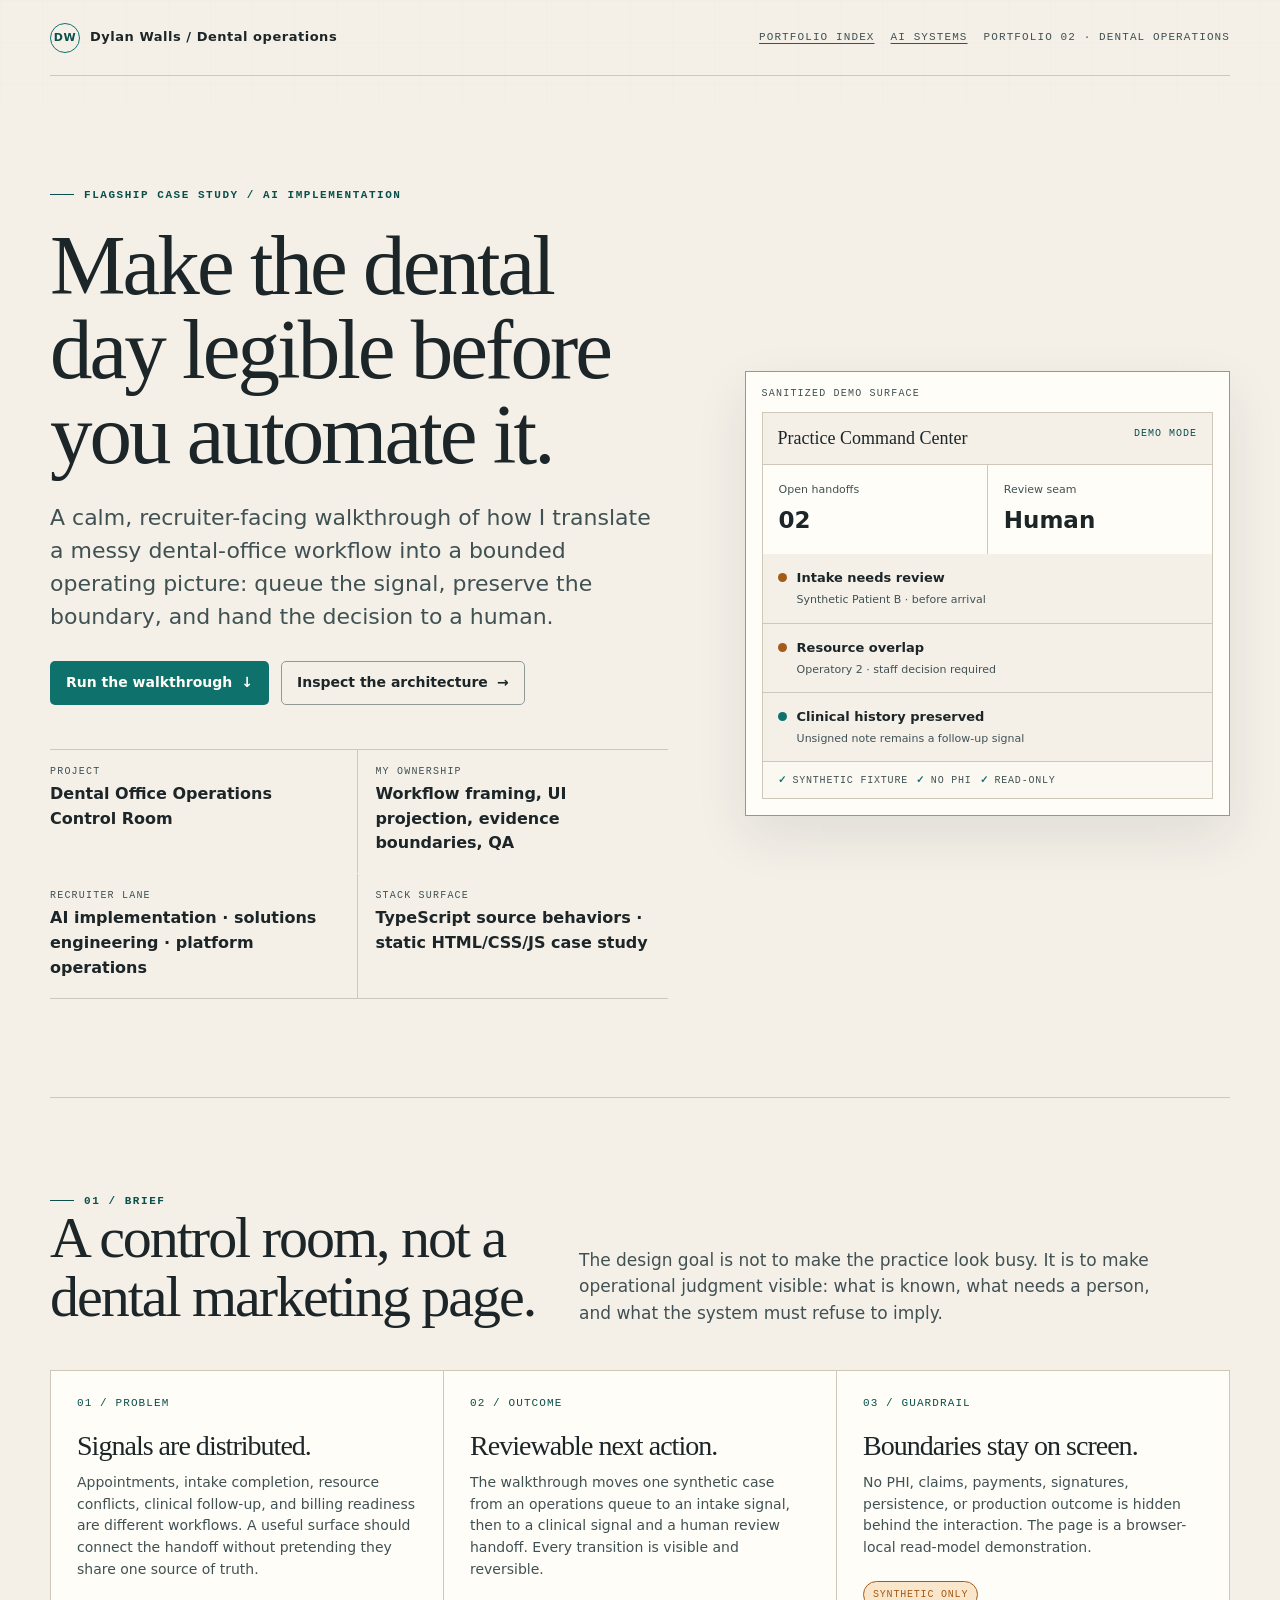
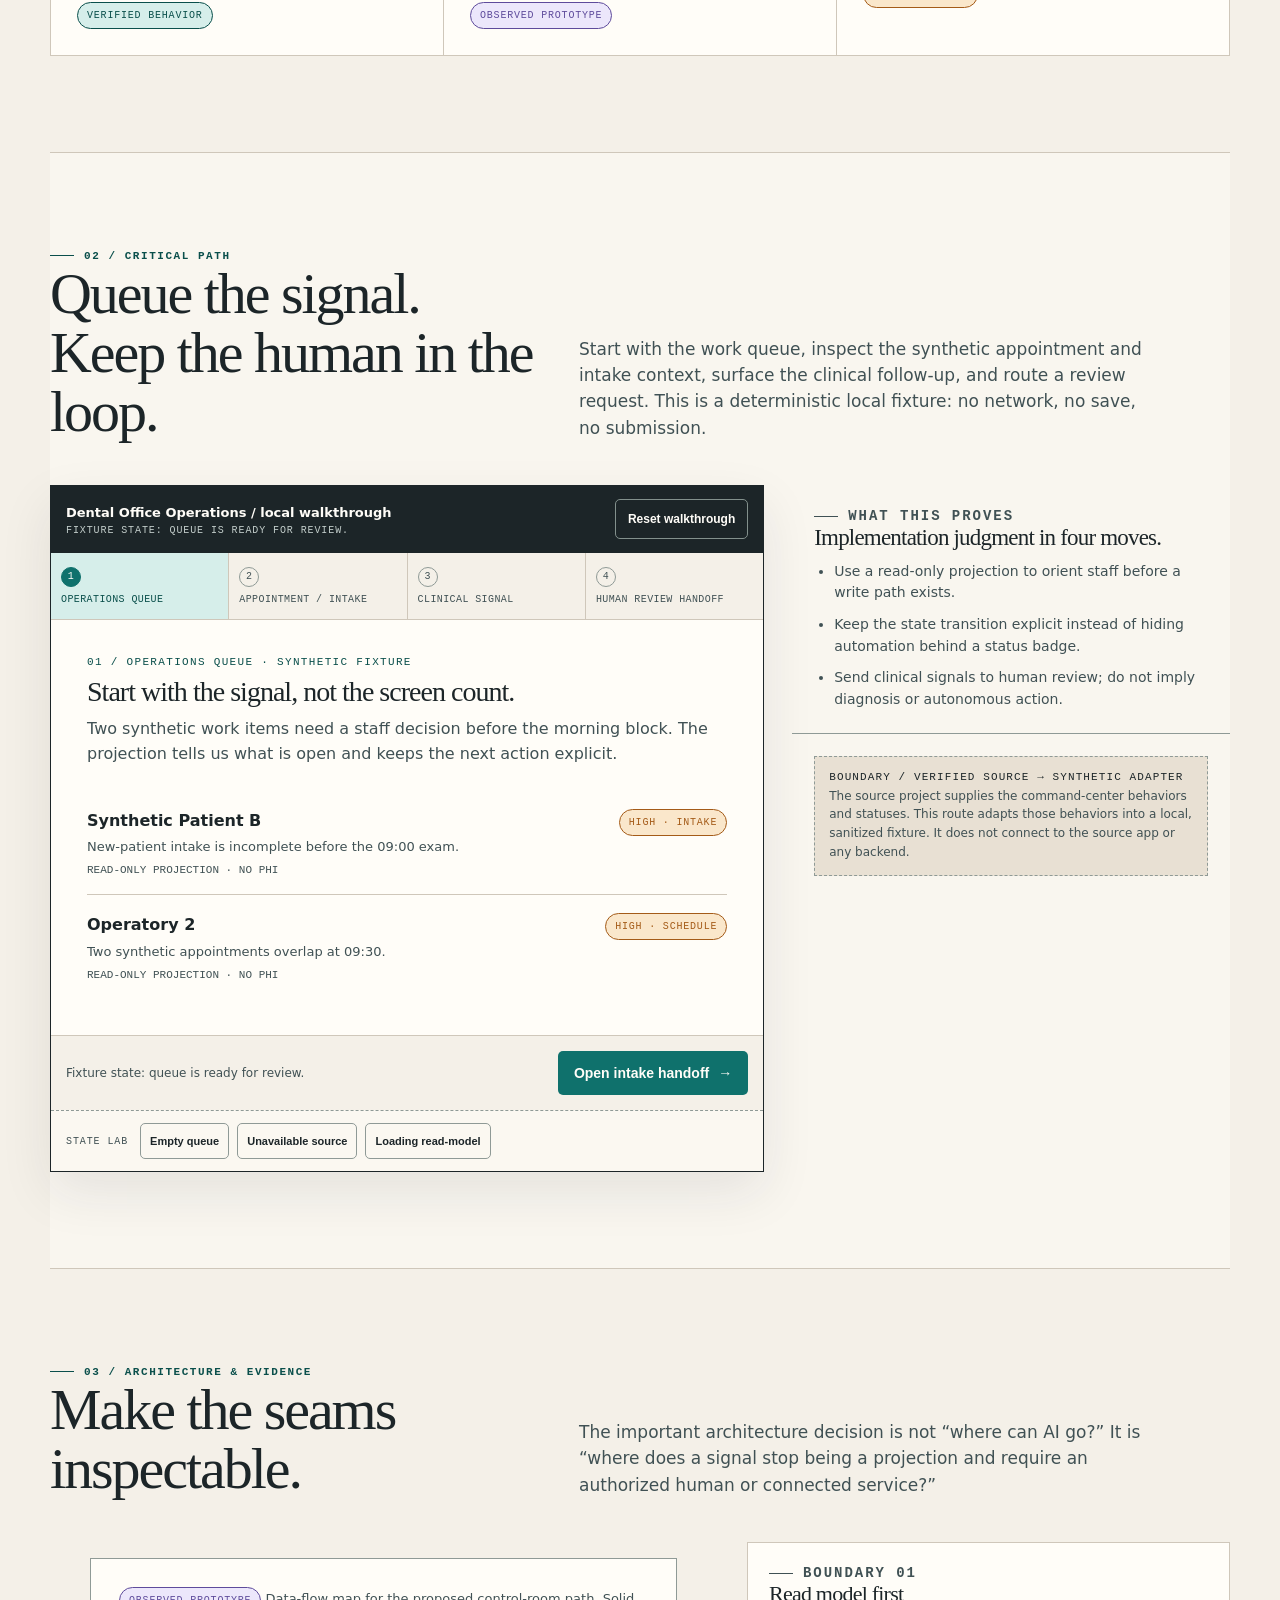
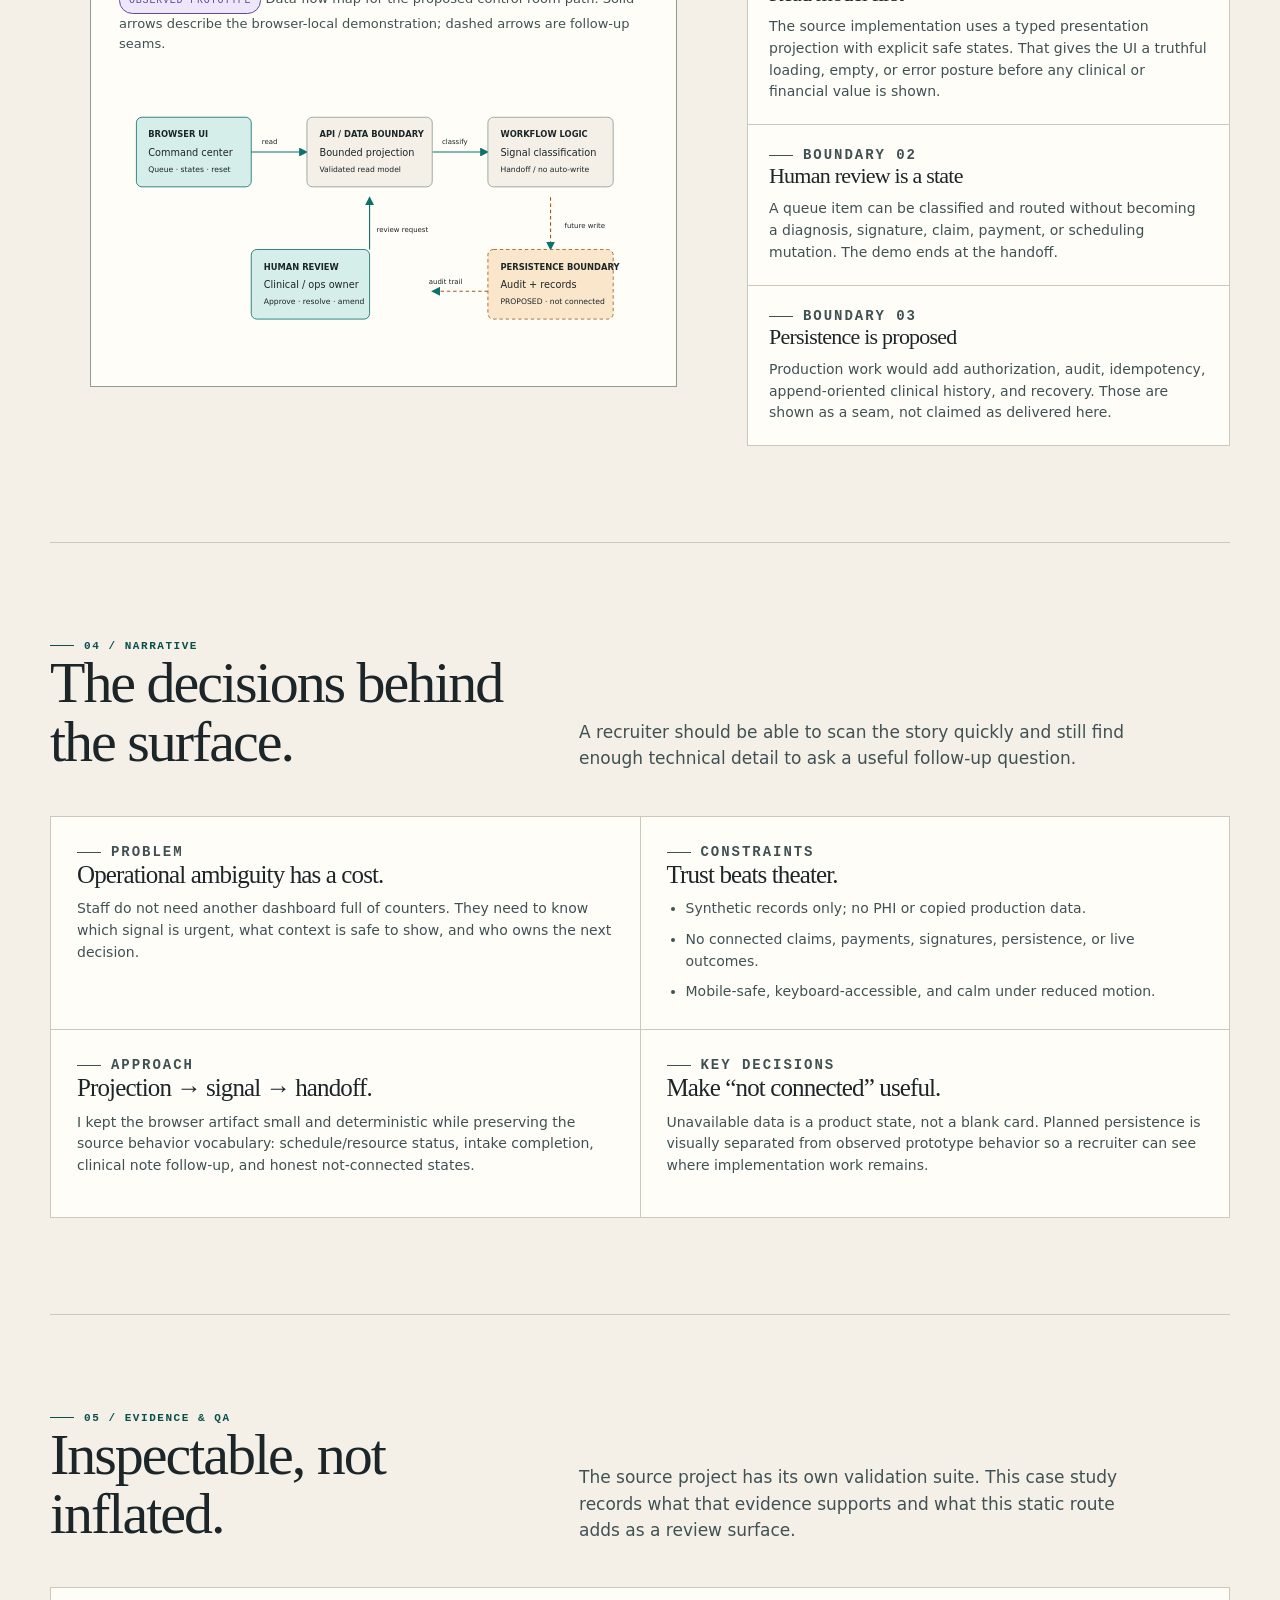
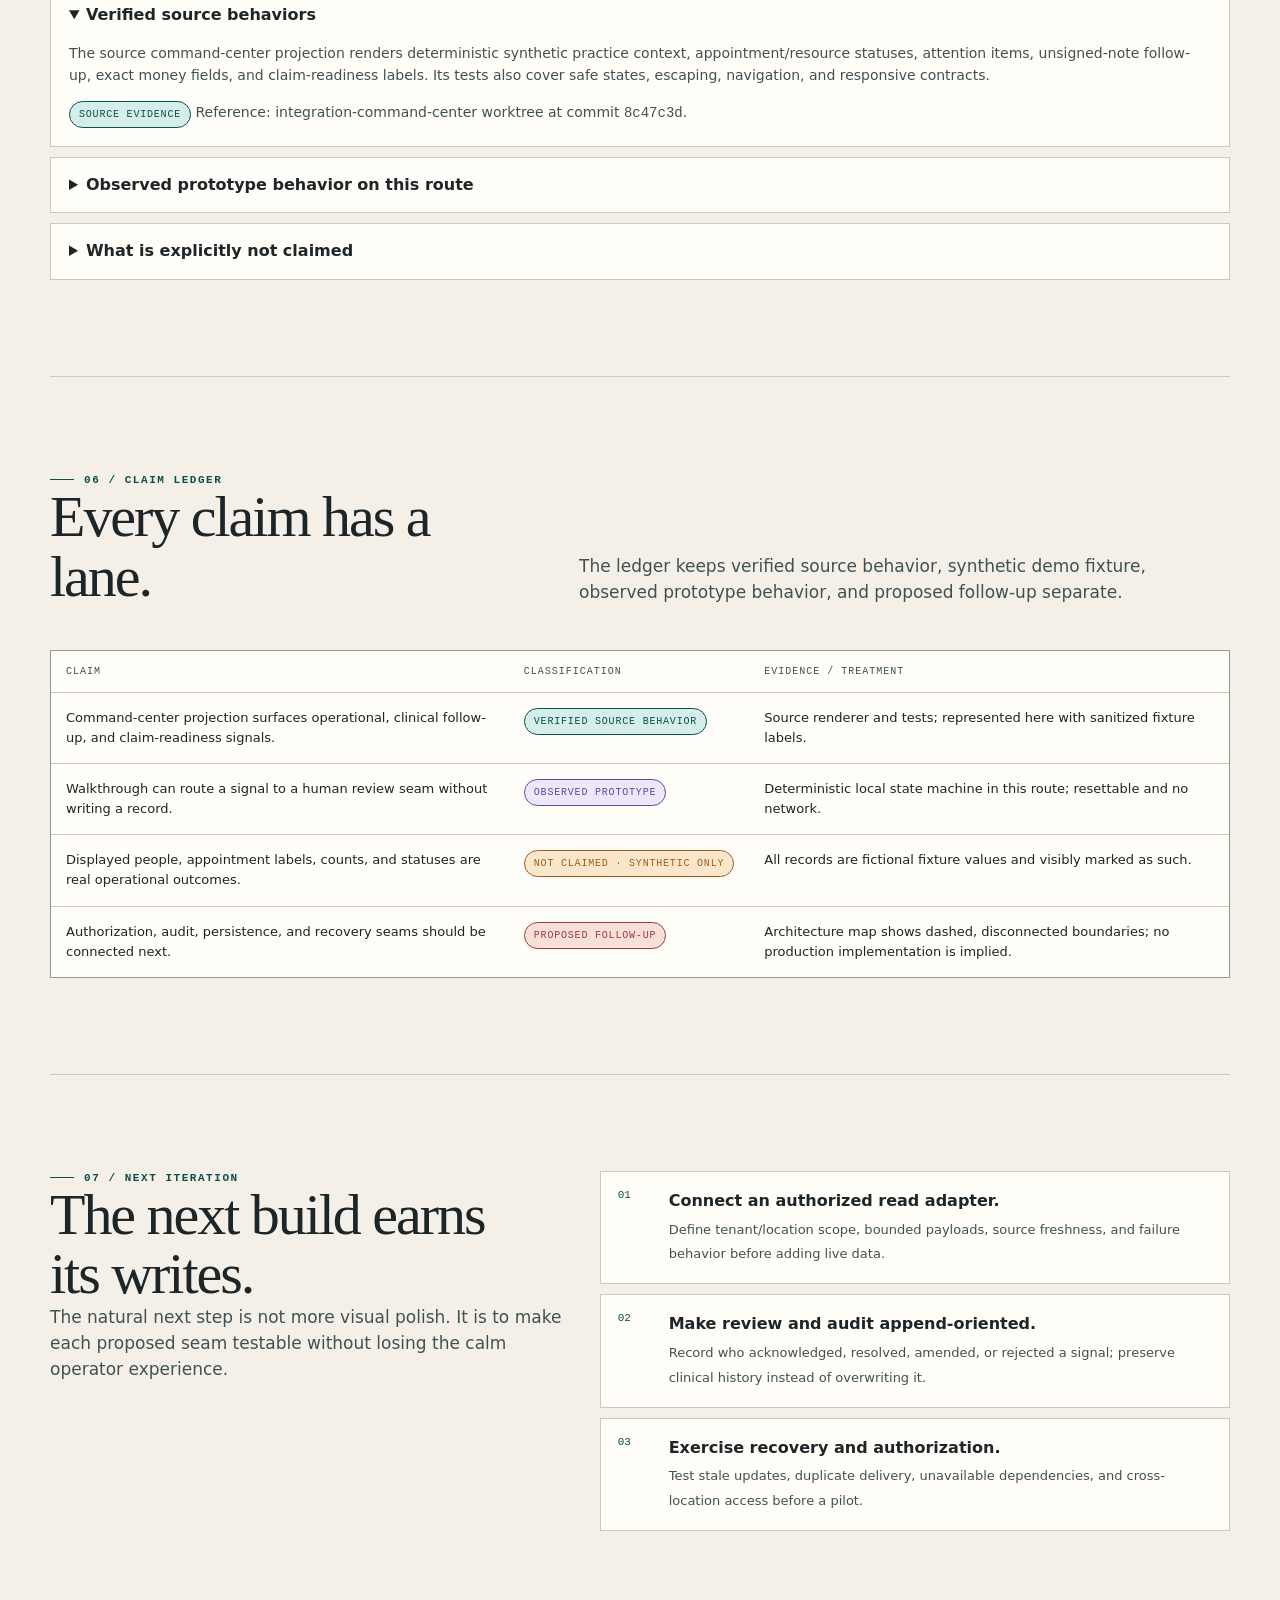
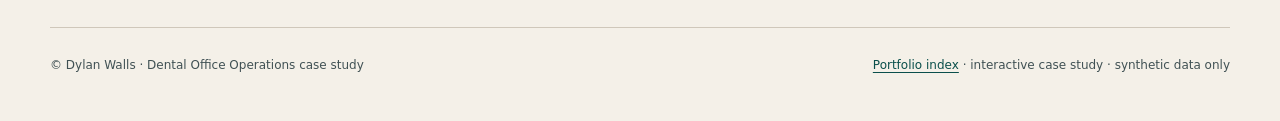
==== commit bee33793: "Create portfolio selector and AI branch" ====
--- a/dental-office-operations/index.html
+++ b/dental-office-operations/index.html
@@ -100,7 +100,7 @@
     .hero-fact dt { margin-bottom: 5px; color: var(--ink-soft); font: 10px ui-monospace, SFMono-Regular, Menlo, monospace; letter-spacing: .12em; text-transform: uppercase; }
     .hero-fact dd { margin: 0; font-weight: 700; }
     .hero-screen { position: relative; min-width: 0; padding: 16px; border: 1px solid var(--line-dark); background: var(--white); box-shadow: var(--shadow); }
-    .hero-screen::before { content: "LOCAL REVIEW SURFACE"; display: block; padding-bottom: 13px; color: var(--ink-soft); font: 10px ui-monospace, SFMono-Regular, Menlo, monospace; letter-spacing: .12em; }
+    .hero-screen::before { content: "SANITIZED DEMO SURFACE"; display: block; padding-bottom: 13px; color: var(--ink-soft); font: 10px ui-monospace, SFMono-Regular, Menlo, monospace; letter-spacing: .12em; }
     .screen-frame { border: 1px solid var(--line); background: var(--paper); }
     .screen-header { display: flex; justify-content: space-between; gap: 10px; padding: 15px; border-bottom: 1px solid var(--line); }
     .screen-header strong { font: 18px Georgia, serif; }
@@ -257,8 +257,8 @@
   <a class="skip-link" href="#main">Skip to case study</a>
   <div class="page">
     <header class="topbar">
-      <a class="brand" href="../"><span class="brand-mark" aria-hidden="true">DW</span><span>Dylan Walls / AI systems</span></a>
-      <div class="topbar-meta"><a href="../">Back to portfolio</a><span>Case study 01 · local review</span></div>
+      <a class="brand" href="../"><span class="brand-mark" aria-hidden="true">DW</span><span>Dylan Walls / Dental operations</span></a>
+      <div class="topbar-meta"><a href="../">Portfolio index</a><a href="../ai-systems/">AI systems</a><span>Portfolio 02 · dental operations</span></div>
     </header>
 
     <main id="main">
@@ -275,7 +275,7 @@
             <div class="hero-fact"><dt>Project</dt><dd>Dental Office Operations Control Room</dd></div>
             <div class="hero-fact"><dt>My ownership</dt><dd>Workflow framing, UI projection, evidence boundaries, QA</dd></div>
             <div class="hero-fact"><dt>Recruiter lane</dt><dd>AI implementation · solutions engineering · platform operations</dd></div>
-            <div class="hero-fact"><dt>Stack surface</dt><dd>TypeScript source behaviors · static HTML/CSS/JS review artifact</dd></div>
+            <div class="hero-fact"><dt>Stack surface</dt><dd>TypeScript source behaviors · static HTML/CSS/JS case study</dd></div>
           </dl>
         </div>
 
@@ -393,7 +393,7 @@
       </section>
     </main>
 
-    <footer class="footer"><span>© Dylan Walls · Dental Office Operations case study</span><span><a href="../">Return to portfolio</a> · local review artifact · synthetic data only</span></footer>
+    <footer class="footer"><span>© Dylan Walls · Dental Office Operations case study</span><span><a href="../">Portfolio index</a> · interactive case study · synthetic data only</span></footer>
   </div>
   <script>
     (() => {
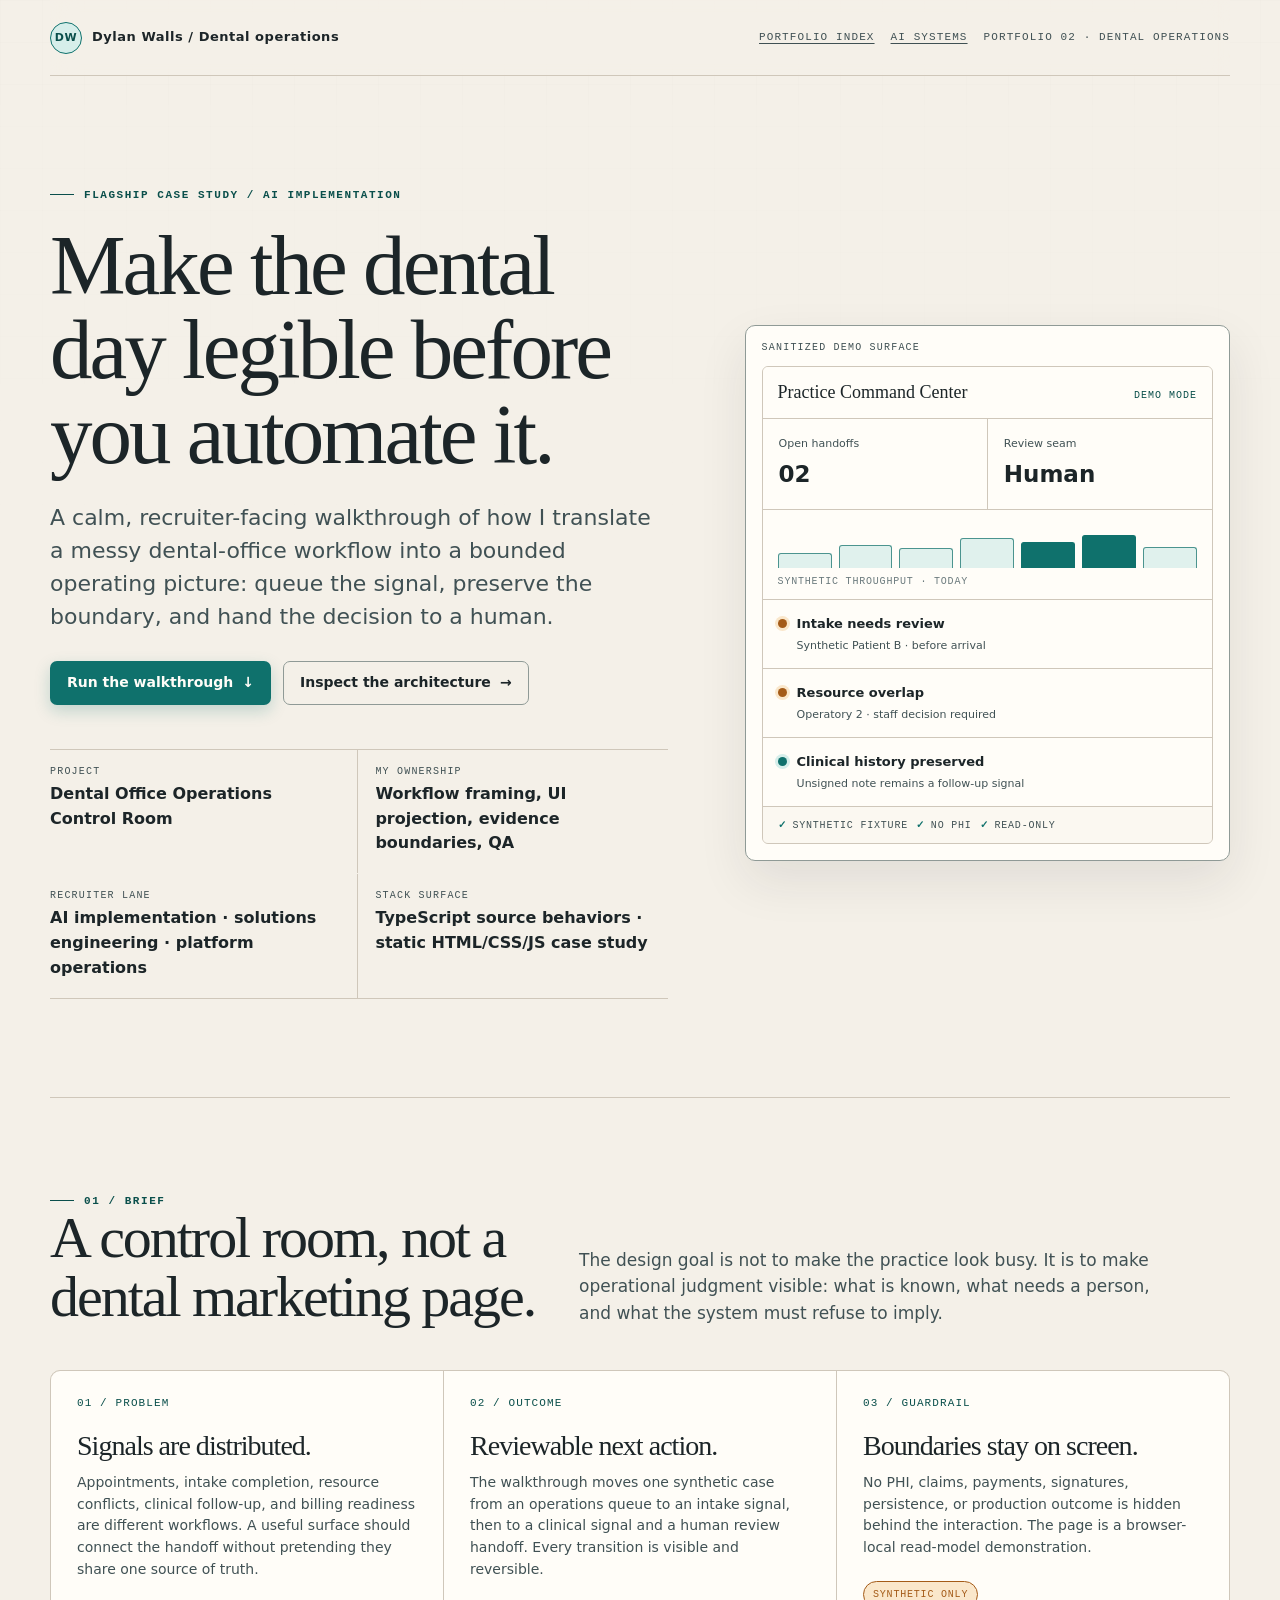
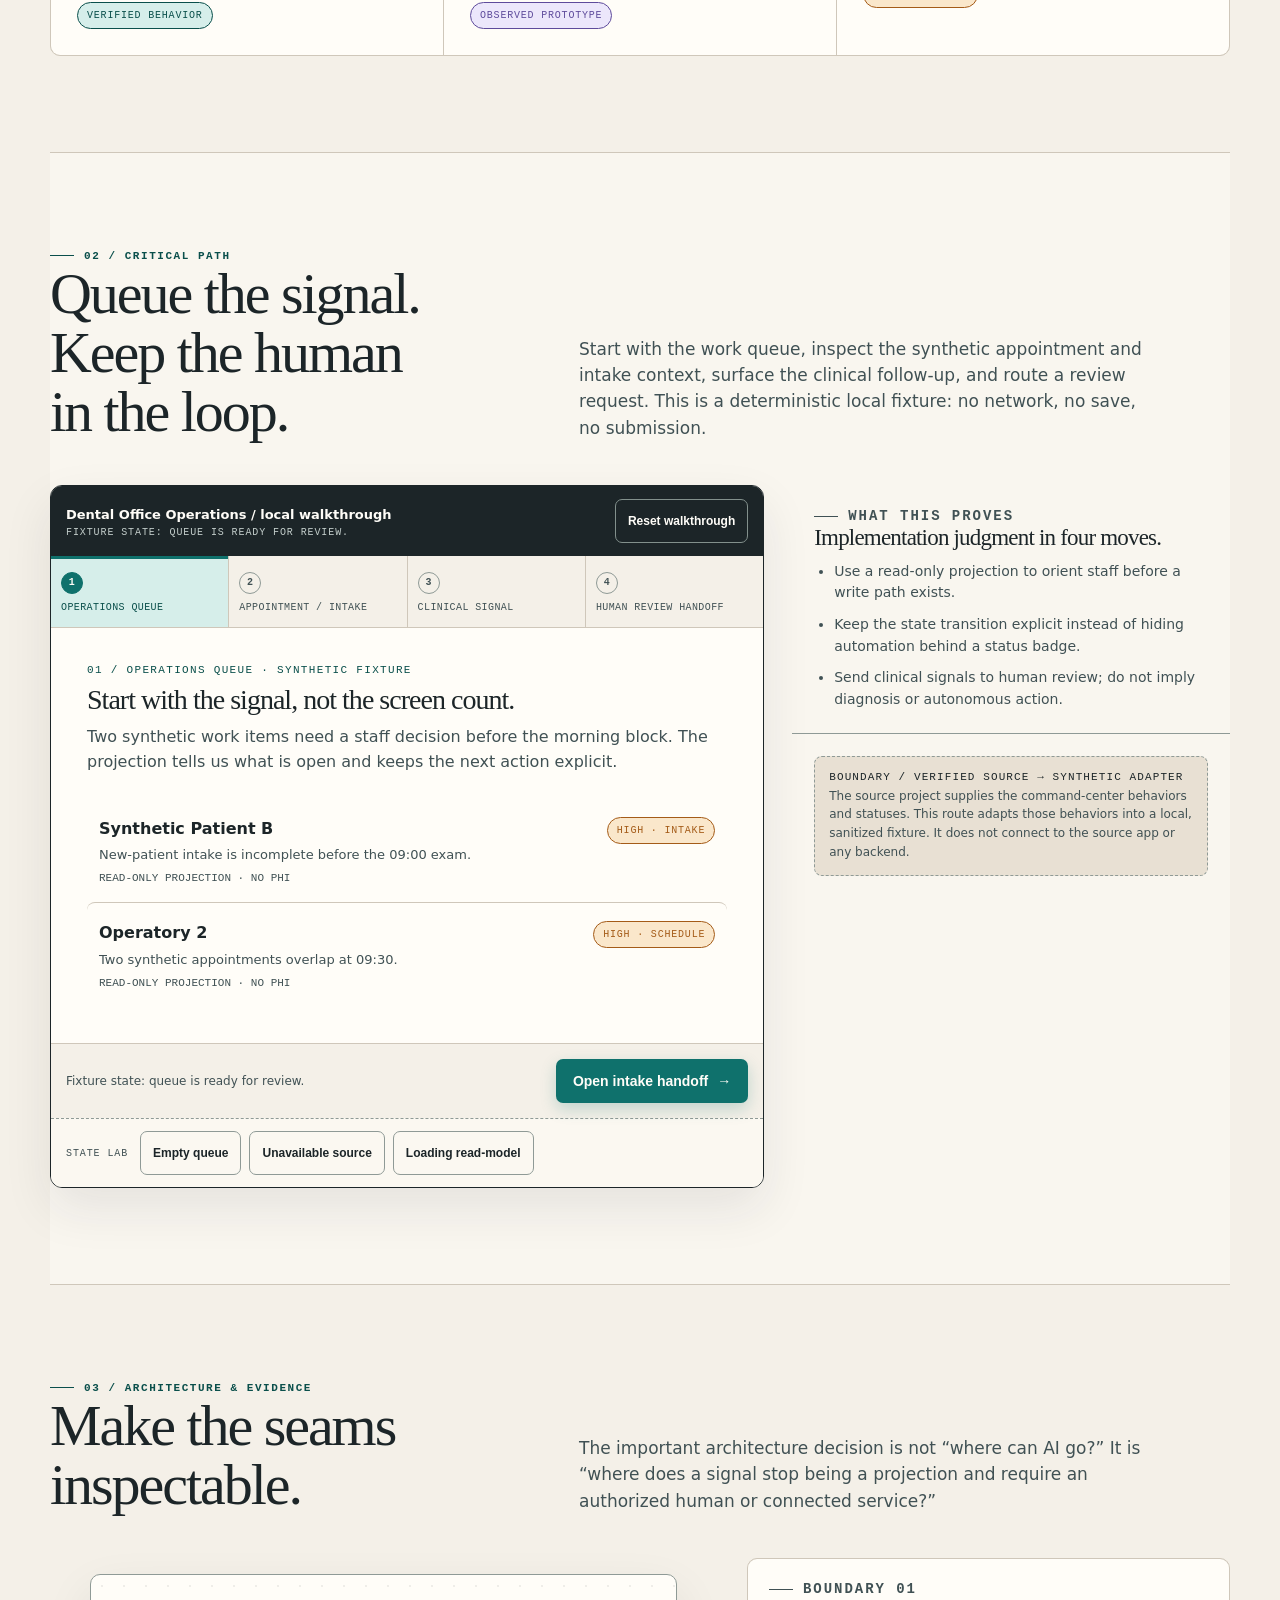
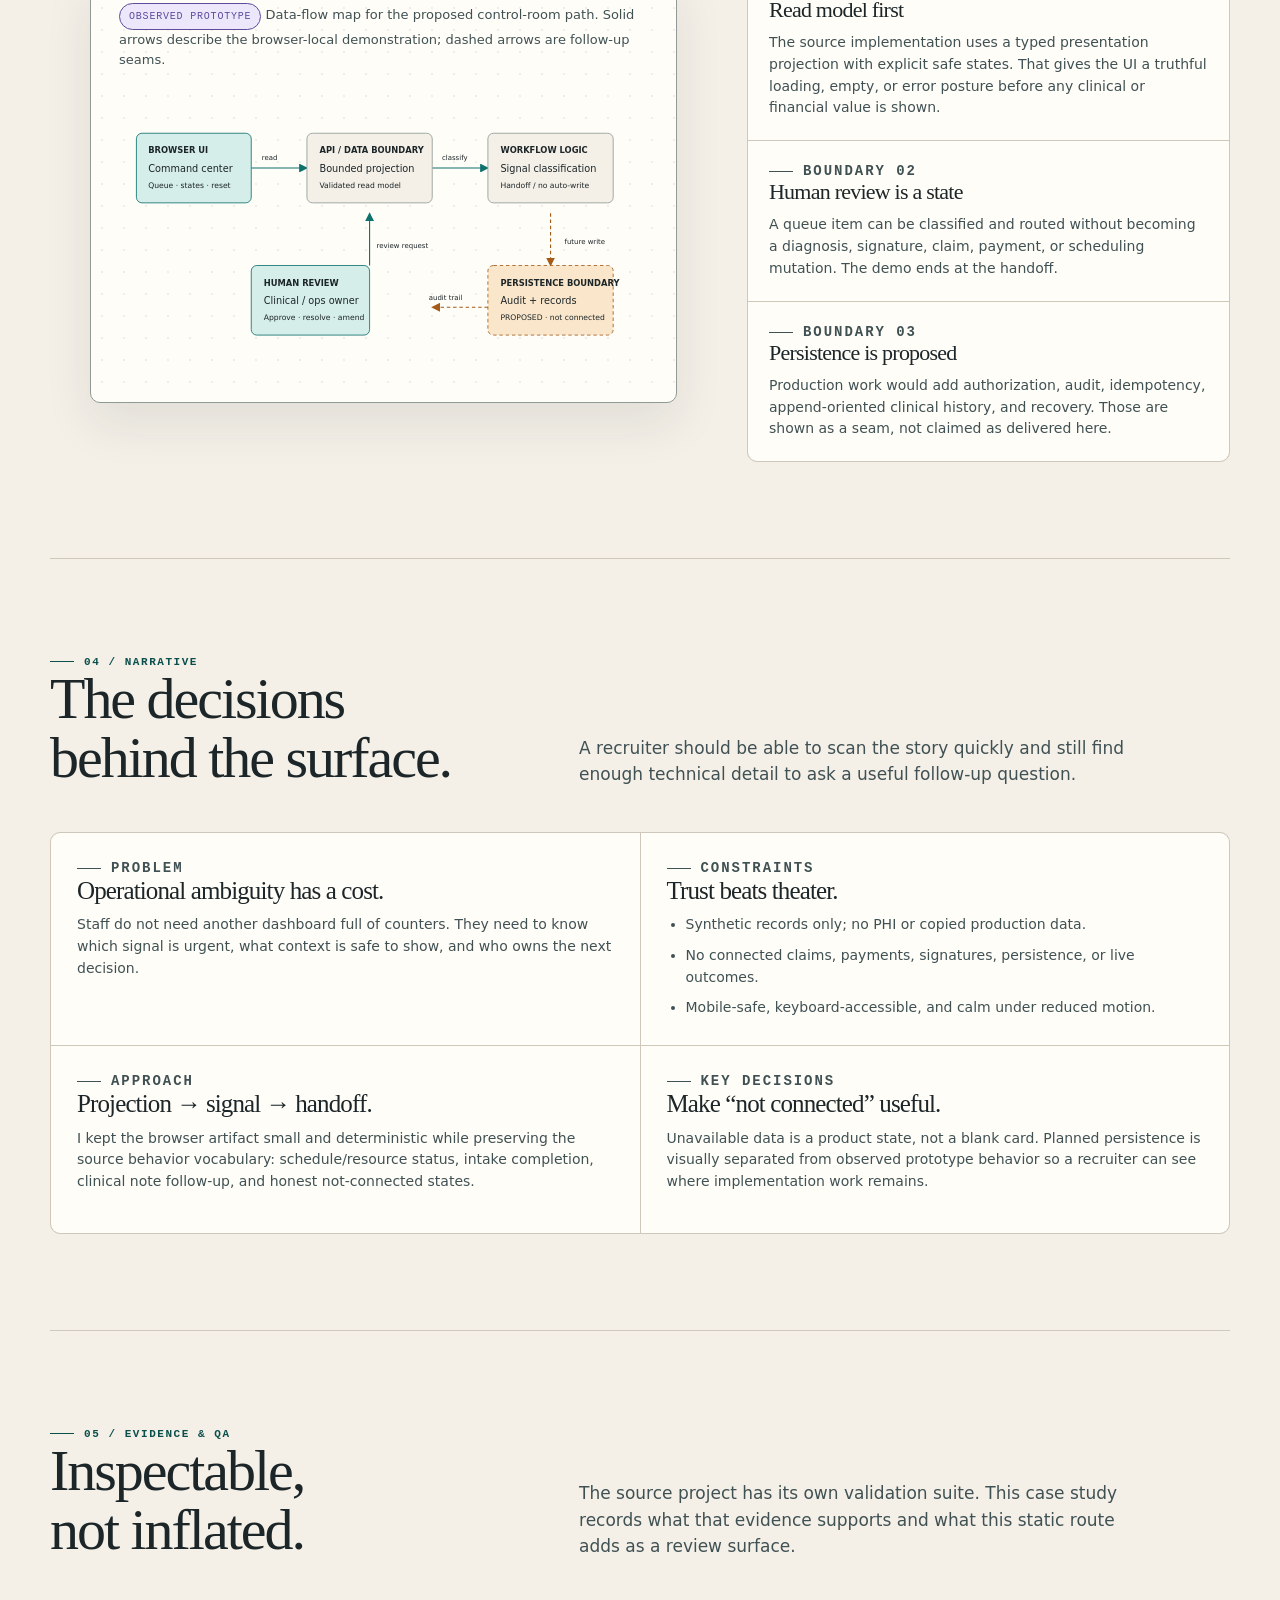
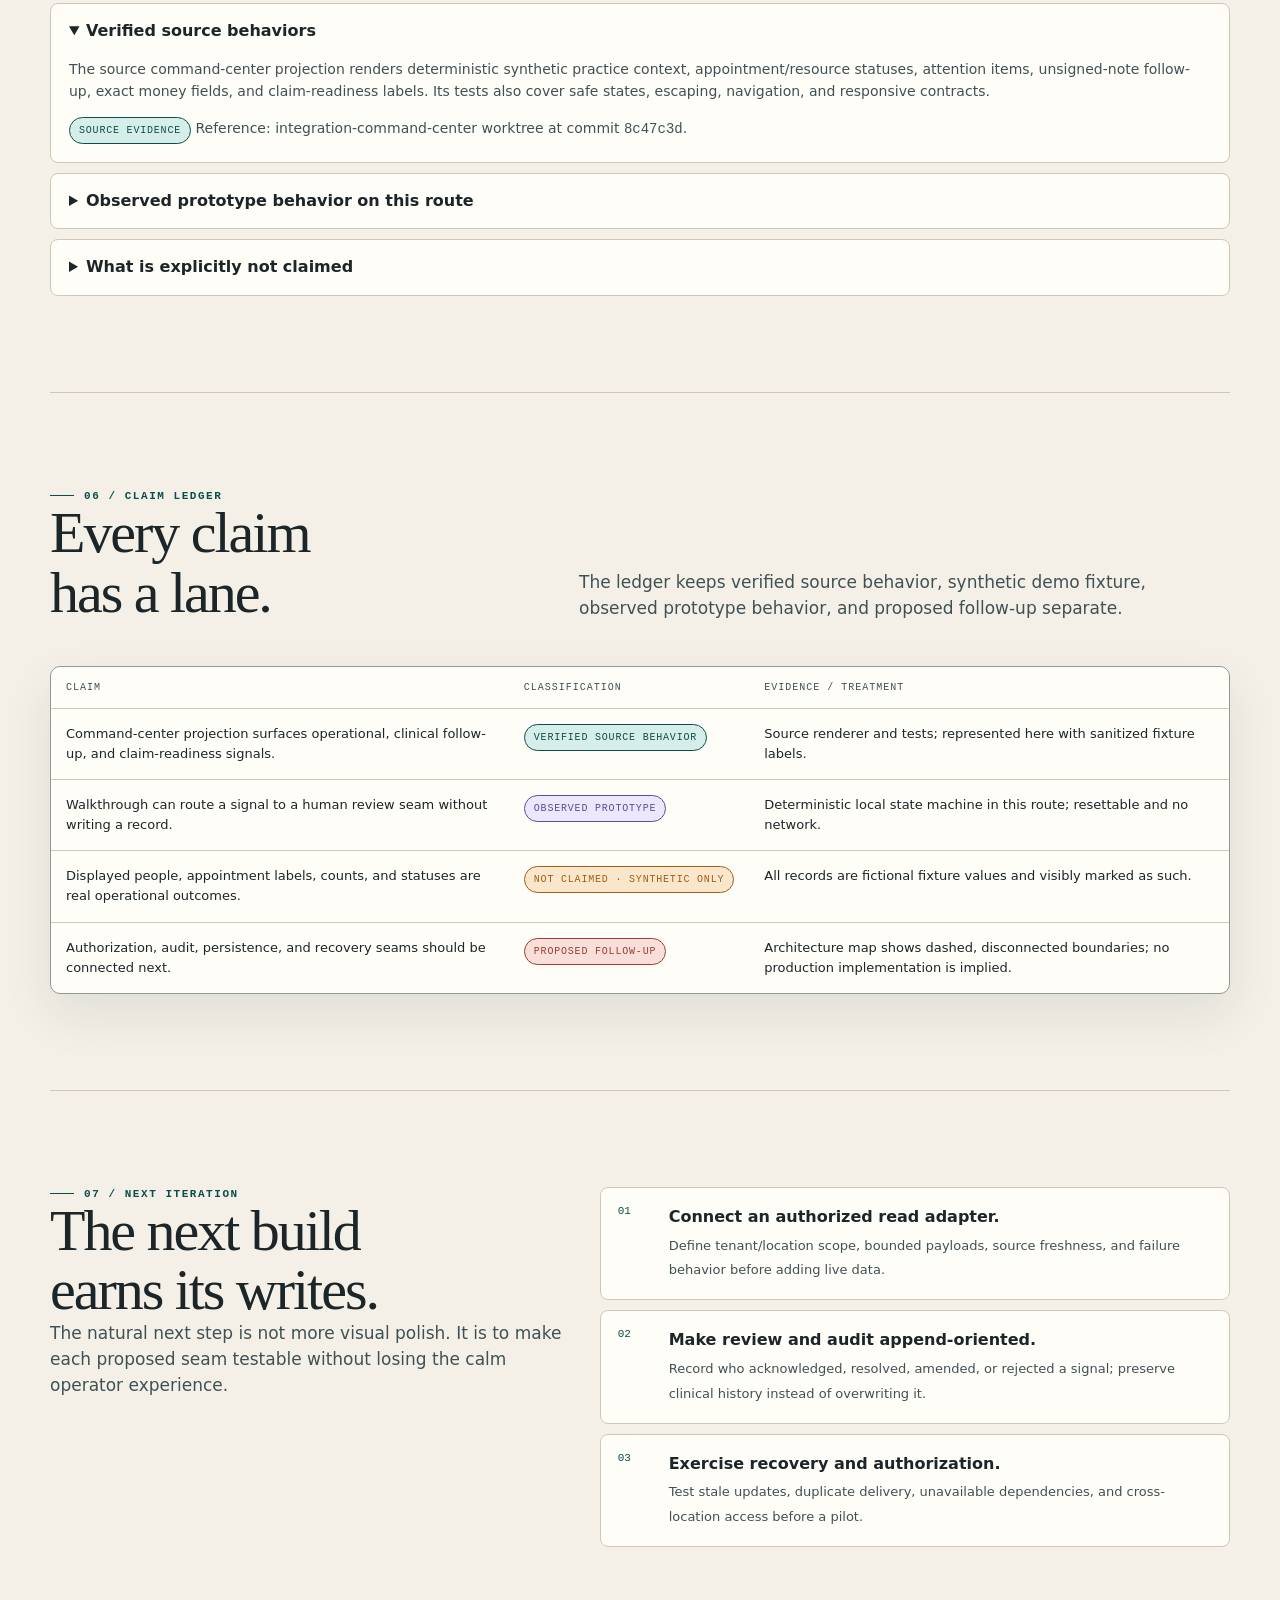
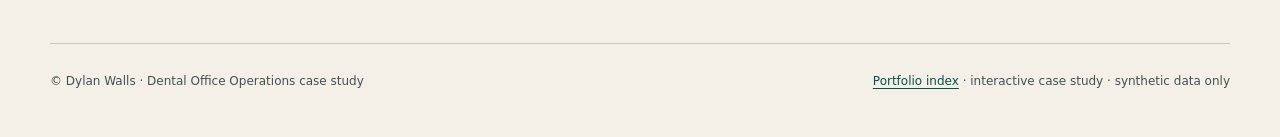
==== commit b63ea2ac: "Dental case study: audit fixes + visual refresh" ====
--- a/dental-office-operations/index.html
+++ b/dental-office-operations/index.html
@@ -9,6 +9,7 @@
     :root {
       --ink: #1c2528;
       --ink-soft: #405154;
+      --ink-faint: #6b7a7d;
       --paper: #f4f0e8;
       --paper-deep: #e8e0d3;
       --white: #fffdf8;
@@ -22,7 +23,9 @@
       --red: #9e3d32;
       --red-pale: #f8dfda;
       --shadow: 0 20px 50px rgba(28, 37, 40, .09);
+      --shadow-lift: 0 16px 38px rgba(28, 37, 40, .15);
       --max: 1180px;
+      --radius: 10px;
       color-scheme: light;
     }
 
@@ -35,6 +38,7 @@
       font-family: Inter, ui-sans-serif, system-ui, -apple-system, BlinkMacSystemFont, "Segoe UI", sans-serif;
       line-height: 1.55;
       -webkit-font-smoothing: antialiased;
+      text-rendering: optimizeLegibility;
     }
     body::before {
       content: "";
@@ -47,27 +51,33 @@
       background-size: 42px 42px;
       mask-image: linear-gradient(to bottom, #000 0, transparent 70%);
     }
+    ::selection { background: var(--signal-pale); color: var(--signal-dark); }
     a { color: inherit; }
     button, a { -webkit-tap-highlight-color: transparent; }
     a:focus-visible, button:focus-visible, summary:focus-visible {
       outline: 3px solid var(--amber);
-      outline-offset: 4px;
+      outline-offset: 3px;
+      border-radius: 4px;
     }
     button, .button { min-height: 44px; }
     .skip-link {
       position: fixed;
       top: 12px;
       left: 12px;
-      z-index: 20;
+      z-index: 40;
       padding: 10px 14px;
       background: var(--ink);
       color: var(--white);
+      border-radius: 6px;
       transform: translateY(-160%);
       transition: transform .18s ease;
     }
     .skip-link:focus { transform: translateY(0); }
     .page { width: min(calc(100% - 40px), var(--max)); margin: 0 auto; }
     .topbar {
+      position: sticky;
+      top: 0;
+      z-index: 30;
       display: flex;
       align-items: center;
       justify-content: space-between;
@@ -75,57 +85,92 @@
       min-height: 76px;
       border-bottom: 1px solid var(--line);
       font-size: 13px;
+      background: rgba(244, 240, 232, .88);
+      backdrop-filter: blur(12px);
+      -webkit-backdrop-filter: blur(12px);
     }
     .brand { display: inline-flex; align-items: center; gap: 10px; text-decoration: none; font-weight: 750; letter-spacing: .04em; }
-    .brand-mark { display: grid; width: 30px; height: 30px; place-items: center; border: 1px solid var(--signal); border-radius: 50%; color: var(--signal-dark); font-size: 11px; }
+    .brand-mark {
+      display: grid;
+      width: 32px;
+      height: 32px;
+      place-items: center;
+      border: 1px solid var(--signal);
+      border-radius: 50%;
+      background: var(--signal-pale);
+      color: var(--signal-dark);
+      font-size: 11px;
+      font-weight: 800;
+    }
     .topbar-meta { display: flex; align-items: center; gap: 16px; color: var(--ink-soft); font: 11px/1.3 ui-monospace, SFMono-Regular, Menlo, monospace; letter-spacing: .1em; text-transform: uppercase; }
-    .topbar-meta a { text-underline-offset: 3px; }
+    .topbar-meta a { text-underline-offset: 3px; text-decoration-thickness: 1px; }
+    .topbar-meta a:hover { color: var(--signal-dark); }
     .eyebrow { margin: 0; color: var(--signal-dark); font: 700 11px/1.3 ui-monospace, SFMono-Regular, Menlo, monospace; letter-spacing: .14em; text-transform: uppercase; }
     .eyebrow::before { content: ""; display: inline-block; width: 24px; height: 1px; margin: 0 10px 3px 0; background: currentColor; }
     .hero { display: grid; grid-template-columns: minmax(0, 1.12fr) minmax(320px, .88fr); gap: clamp(34px, 6vw, 84px); align-items: center; padding: clamp(60px, 9vw, 112px) 0 98px; }
     h1, h2, h3, h4, p { margin-top: 0; }
-    h1, h2, h3, h4 { font-family: Georgia, "Times New Roman", serif; font-weight: 500; letter-spacing: -.035em; }
+    h1, h2, h3, h4 { font-family: Georgia, "Times New Roman", serif; font-weight: 500; letter-spacing: -.035em; text-wrap: balance; }
     h1 { max-width: 760px; margin: 21px 0 25px; font-size: clamp(47px, 7vw, 85px); line-height: .99; }
     .hero-lede { max-width: 650px; margin-bottom: 28px; color: var(--ink-soft); font-size: clamp(18px, 2.2vw, 22px); line-height: 1.5; }
     .hero-actions, .button-row { display: flex; flex-wrap: wrap; align-items: center; gap: 12px; }
-    .button { display: inline-flex; align-items: center; justify-content: center; gap: 9px; border: 1px solid transparent; border-radius: 5px; padding: 10px 15px; font-weight: 750; font-size: 14px; text-decoration: none; cursor: pointer; }
-    .button-primary { background: var(--signal); color: var(--white); }
-    .button-primary:hover { background: var(--signal-dark); }
+    .button {
+      display: inline-flex;
+      align-items: center;
+      justify-content: center;
+      gap: 9px;
+      border: 1px solid transparent;
+      border-radius: 7px;
+      padding: 10px 16px;
+      font-weight: 750;
+      font-size: 14px;
+      text-decoration: none;
+      cursor: pointer;
+      transition: transform .16s ease, box-shadow .16s ease, background .16s ease, border-color .16s ease, color .16s ease;
+    }
+    .button-primary { background: var(--signal); color: var(--white); box-shadow: 0 6px 16px rgba(15, 113, 108, .22); }
+    .button-primary:hover { background: var(--signal-dark); transform: translateY(-1px); box-shadow: 0 10px 24px rgba(15, 113, 108, .3); }
+    .button-primary:active { transform: translateY(0); box-shadow: 0 4px 10px rgba(15, 113, 108, .2); }
+    .button-primary:disabled { opacity: .6; cursor: default; transform: none; box-shadow: none; }
     .button-quiet { border-color: var(--line-dark); background: transparent; color: var(--ink); }
-    .button-quiet:hover { border-color: var(--signal); color: var(--signal-dark); }
-    .button-small { min-height: 40px; padding: 8px 12px; font-size: 12px; }
+    .button-quiet:hover { border-color: var(--signal); color: var(--signal-dark); transform: translateY(-1px); box-shadow: 0 8px 18px rgba(28, 37, 40, .12); }
+    .button-quiet:active { transform: translateY(0); box-shadow: none; }
+    .button-small { min-height: 44px; padding: 8px 12px; font-size: 12px; }
     .hero-facts { display: grid; grid-template-columns: repeat(2, minmax(0, 1fr)); max-width: 660px; gap: 1px; margin: 44px 0 0; border-top: 1px solid var(--line); border-bottom: 1px solid var(--line); }
     .hero-fact { min-width: 0; padding: 16px 16px 17px 0; border-right: 1px solid var(--line); }
     .hero-fact:nth-child(even) { padding-left: 16px; border-right: 0; }
     .hero-fact dt { margin-bottom: 5px; color: var(--ink-soft); font: 10px ui-monospace, SFMono-Regular, Menlo, monospace; letter-spacing: .12em; text-transform: uppercase; }
     .hero-fact dd { margin: 0; font-weight: 700; }
-    .hero-screen { position: relative; min-width: 0; padding: 16px; border: 1px solid var(--line-dark); background: var(--white); box-shadow: var(--shadow); }
+    .hero-screen { position: relative; min-width: 0; padding: 16px; border: 1px solid var(--line-dark); border-radius: var(--radius); background: var(--white); box-shadow: var(--shadow); }
     .hero-screen::before { content: "SANITIZED DEMO SURFACE"; display: block; padding-bottom: 13px; color: var(--ink-soft); font: 10px ui-monospace, SFMono-Regular, Menlo, monospace; letter-spacing: .12em; }
-    .screen-frame { border: 1px solid var(--line); background: var(--paper); }
-    .screen-header { display: flex; justify-content: space-between; gap: 10px; padding: 15px; border-bottom: 1px solid var(--line); }
+    .screen-frame { border: 1px solid var(--line); border-radius: 6px; background: var(--paper); overflow: hidden; }
+    .screen-header { display: flex; justify-content: space-between; align-items: baseline; gap: 10px; padding: 15px; border-bottom: 1px solid var(--line); background: var(--white); }
     .screen-header strong { font: 18px Georgia, serif; }
     .screen-label { color: var(--signal-dark); font: 10px ui-monospace, SFMono-Regular, Menlo, monospace; letter-spacing: .1em; }
-    .screen-grid { display: grid; grid-template-columns: 1fr 1fr; gap: 1px; background: var(--line); }
-    .screen-cell { min-width: 0; padding: 16px; background: var(--white); }
+    .screen-grid { display: grid; grid-template-columns: 1fr 1fr; gap: 1px; background: var(--line); border-bottom: 1px solid var(--line); }
+    .screen-cell { min-width: 0; padding: 16px; background: var(--white); font-variant-numeric: tabular-nums; }
     .screen-cell span { display: block; color: var(--ink-soft); font-size: 11px; }
     .screen-cell strong { display: block; margin-top: 5px; font-size: 23px; }
-    .screen-list { margin: 0; padding: 0; list-style: none; }
+    .screen-bars { display: flex; align-items: flex-end; gap: 7px; height: 58px; padding: 14px 15px 0; background: var(--white); }
+    .screen-bars span { flex: 1; height: var(--h, 40%); min-height: 6px; background: var(--signal-pale); border: 1px solid var(--signal); border-bottom: 0; border-radius: 3px 3px 0 0; opacity: .75; }
+    .screen-bars span.peak { background: var(--signal); opacity: 1; }
+    .screen-bars-caption { margin: 0; padding: 8px 15px 12px; background: var(--white); color: var(--ink-faint); font: 10px ui-monospace, SFMono-Regular, Menlo, monospace; letter-spacing: .08em; text-transform: uppercase; }
+    .screen-list { margin: 0; padding: 0; list-style: none; background: var(--white); }
     .screen-list li { display: flex; gap: 10px; align-items: flex-start; padding: 14px 15px; border-top: 1px solid var(--line); font-size: 13px; }
-    .screen-list li:first-child { border-top: 0; }
-    .status-dot { flex: 0 0 auto; width: 9px; height: 9px; margin-top: 5px; border-radius: 50%; background: var(--amber); }
-    .status-dot.good { background: var(--signal); }
+    .status-dot { flex: 0 0 auto; width: 9px; height: 9px; margin-top: 5px; border-radius: 50%; background: var(--amber); box-shadow: 0 0 0 3px var(--amber-pale); }
+    .status-dot.good { background: var(--signal); box-shadow: 0 0 0 3px var(--signal-pale); }
     .screen-list small { display: block; margin-top: 3px; color: var(--ink-soft); font-size: 11px; }
     .screen-provenance { display: flex; flex-wrap: wrap; gap: 8px; padding: 12px 15px; border-top: 1px solid var(--line); background: #fbf8f1; }
     .screen-provenance span { color: var(--ink-soft); font: 10px ui-monospace, SFMono-Regular, Menlo, monospace; letter-spacing: .08em; text-transform: uppercase; }
     .screen-provenance span::before { content: "✓"; margin-right: 6px; color: var(--signal); font-weight: 700; }
-    .section { padding: 96px 0; border-top: 1px solid var(--line); }
+    .section { padding: 96px 0; border-top: 1px solid var(--line); scroll-margin-top: 24px; }
     .section-heading { display: grid; grid-template-columns: minmax(0, .86fr) minmax(0, 1.14fr); gap: 38px; align-items: end; margin-bottom: 44px; }
     h2 { margin-bottom: 0; font-size: clamp(34px, 5vw, 58px); line-height: 1.02; }
     h3 { margin-bottom: 10px; font-size: 28px; line-height: 1.1; }
     h4 { margin-bottom: 8px; font-size: 20px; }
     .section-intro { max-width: 580px; margin-bottom: 0; color: var(--ink-soft); font-size: 17px; }
-    .brief-grid { display: grid; grid-template-columns: repeat(3, minmax(0, 1fr)); gap: 1px; border: 1px solid var(--line); background: var(--line); }
-    .brief-card { min-width: 0; padding: 26px; background: var(--white); }
+    .brief-grid { display: grid; grid-template-columns: repeat(3, minmax(0, 1fr)); gap: 1px; border: 1px solid var(--line); border-radius: var(--radius); background: var(--line); overflow: hidden; }
+    .brief-card { min-width: 0; padding: 26px; background: var(--white); transition: transform .18s ease, box-shadow .18s ease; }
+    .brief-card:hover { transform: translateY(-3px); box-shadow: var(--shadow-lift); position: relative; z-index: 1; }
     .brief-card .card-index { display: block; margin-bottom: 22px; color: var(--signal-dark); font: 11px ui-monospace, SFMono-Regular, Menlo, monospace; letter-spacing: .1em; }
     .brief-card p { margin-bottom: 0; color: var(--ink-soft); font-size: 14px; }
     .provenance-strip { display: flex; flex-wrap: wrap; gap: 10px; align-items: center; margin-top: 22px; }
@@ -134,25 +179,30 @@
     .badge-synthetic { color: var(--amber); background: var(--amber-pale); }
     .badge-observed { color: #5e4b9b; background: #ece7fb; }
     .badge-proposed { color: var(--red); background: var(--red-pale); }
+    .badge-record { color: var(--ink-soft); background: var(--paper-deep); border-color: var(--line-dark); }
     .walkthrough { background: rgba(255,253,248,.45); }
     .walkthrough-layout { display: grid; grid-template-columns: minmax(0, 1.24fr) minmax(260px, .76fr); gap: 28px; align-items: start; }
-    .demo-shell { min-width: 0; border: 1px solid var(--ink); background: var(--white); box-shadow: var(--shadow); }
-    .demo-toolbar { display: flex; justify-content: space-between; gap: 14px; align-items: center; padding: 13px 15px; border-bottom: 1px solid var(--ink); background: var(--ink); color: var(--white); }
+    .demo-shell { min-width: 0; border: 1px solid var(--ink); border-radius: 12px; background: var(--white); box-shadow: var(--shadow); overflow: hidden; }
+    .demo-toolbar { display: flex; justify-content: space-between; gap: 14px; align-items: center; padding: 13px 15px; background: var(--ink); color: var(--white); }
     .demo-toolbar strong { display: block; font-size: 13px; }
     .demo-toolbar span { display: block; margin-top: 2px; color: #c3cecb; font: 10px ui-monospace, SFMono-Regular, Menlo, monospace; letter-spacing: .09em; text-transform: uppercase; }
     .demo-toolbar .button { border-color: #82908c; color: var(--white); }
     .demo-progress { display: grid; grid-template-columns: repeat(4, minmax(0, 1fr)); gap: 1px; border-bottom: 1px solid var(--line); background: var(--line); }
-    .progress-step { min-width: 0; padding: 14px 10px; background: var(--paper); color: var(--ink-soft); font: 10px ui-monospace, SFMono-Regular, Menlo, monospace; letter-spacing: .04em; text-transform: uppercase; }
-    .progress-step span { display: block; width: 20px; height: 20px; margin-bottom: 7px; border: 1px solid var(--line-dark); border-radius: 50%; text-align: center; line-height: 18px; }
+    .progress-step { position: relative; min-width: 0; padding: 16px 10px 14px; background: var(--paper); color: var(--ink-soft); font: 10px ui-monospace, SFMono-Regular, Menlo, monospace; letter-spacing: .04em; text-transform: uppercase; }
+    .progress-step span { display: block; width: 22px; height: 22px; margin-bottom: 8px; border: 1px solid var(--line-dark); border-radius: 50%; text-align: center; line-height: 20px; font-weight: 700; transition: background .18s ease, border-color .18s ease, color .18s ease; }
     .progress-step.is-current { background: var(--signal-pale); color: var(--signal-dark); }
+    .progress-step.is-current::after { content: ""; position: absolute; left: 0; right: 0; top: 0; height: 3px; background: var(--signal); }
     .progress-step.is-current span, .progress-step.is-done span { border-color: var(--signal); background: var(--signal); color: var(--white); }
     .demo-view { min-height: 328px; padding: clamp(22px, 4vw, 36px); }
     .demo-view[data-mode="loading"] { display: grid; place-items: center; text-align: center; }
+    @keyframes view-in { from { opacity: 0; transform: translateY(10px); } to { opacity: 1; transform: translateY(0); } }
+    .demo-view > * { animation: view-in .34s cubic-bezier(.2,.7,.3,1); }
     .demo-view[data-mode="empty"], .demo-view[data-mode="error"], .demo-view[data-mode="success"] { min-height: 328px; }
     .demo-kicker { margin-bottom: 9px; color: var(--signal-dark); font: 11px ui-monospace, SFMono-Regular, Menlo, monospace; letter-spacing: .12em; text-transform: uppercase; }
     .demo-view h3 { margin-bottom: 9px; }
     .demo-copy { max-width: 650px; margin-bottom: 24px; color: var(--ink-soft); }
-    .demo-record { display: grid; grid-template-columns: minmax(0, 1fr) auto; gap: 17px; align-items: start; padding: 18px 0; border-top: 1px solid var(--line); }
+    .demo-record { display: grid; grid-template-columns: minmax(0, 1fr) auto; gap: 17px; align-items: start; padding: 18px 12px; border-top: 1px solid var(--line); border-radius: 8px; transition: background .16s ease; }
+    .demo-record:hover { background: #fbf8f1; }
     .demo-record:first-of-type { border-top: 0; }
     .demo-record strong { display: block; font-size: 16px; }
     .demo-record p { margin: 4px 0 0; color: var(--ink-soft); font-size: 13px; }
@@ -162,12 +212,13 @@
     .demo-action-note { align-self: center; color: var(--ink-soft); font-size: 12px; }
     .state-lab { display: flex; flex-wrap: wrap; gap: 8px; align-items: center; padding: 12px 15px; border-top: 1px dashed var(--line-dark); background: #fbf8f1; }
     .state-lab-label { margin-right: 4px; color: var(--ink-soft); font: 10px ui-monospace, SFMono-Regular, Menlo, monospace; letter-spacing: .09em; text-transform: uppercase; }
-    .state-lab .button { min-height: 36px; padding: 6px 9px; font-size: 11px; }
+    .state-lab .button { min-height: 44px; padding: 8px 12px; font-size: 12px; }
     .loading-mark { width: 42px; height: 42px; margin: 0 auto 15px; border: 3px solid var(--signal-pale); border-top-color: var(--signal); border-radius: 50%; animation: spin 1s linear infinite; }
-    .state-message { max-width: 560px; margin: 0 auto 24px; padding: 17px; border-left: 4px solid var(--signal); background: var(--signal-pale); }
+    .state-message { max-width: 560px; margin: 0 auto 24px; padding: 17px 18px; border-left: 4px solid var(--signal); border-radius: 0 8px 8px 0; background: var(--signal-pale); box-shadow: var(--shadow); }
     .state-message.error { border-left-color: var(--red); background: var(--red-pale); }
     .state-message.empty { border-left-color: var(--amber); background: var(--amber-pale); }
     .state-message strong { display: block; margin-bottom: 4px; }
+    .noscript-note { margin: 0 0 28px; }
     .walkthrough-notes { min-width: 0; }
     .note-panel { padding: 22px; border-top: 1px solid var(--line-dark); }
     .note-panel:first-child { border-top: 0; }
@@ -175,10 +226,10 @@
     .note-panel p, .note-panel li { color: var(--ink-soft); font-size: 14px; }
     .note-panel ul { margin: 0; padding-left: 20px; }
     .note-panel li + li { margin-top: 10px; }
-    .boundary { padding: 14px; border: 1px dashed var(--line-dark); background: var(--paper-deep); color: var(--ink-soft); font-size: 12px; }
+    .boundary { padding: 14px; border: 1px dashed var(--line-dark); border-radius: 8px; background: var(--paper-deep); color: var(--ink-soft); font-size: 12px; }
     .boundary strong { display: block; margin-bottom: 4px; color: var(--ink); font: 11px ui-monospace, SFMono-Regular, Menlo, monospace; letter-spacing: .1em; }
     .architecture-layout { display: grid; grid-template-columns: minmax(0, 1.16fr) minmax(260px, .84fr); gap: 30px; align-items: start; }
-    .architecture-figure { min-width: 0; padding: clamp(16px, 3vw, 28px); border: 1px solid var(--line-dark); background: var(--white); }
+    .architecture-figure { min-width: 0; padding: clamp(16px, 3vw, 28px); border: 1px solid var(--line-dark); border-radius: var(--radius); background-color: var(--white); background-image: radial-gradient(rgba(28,37,40,.07) 1px, transparent 1px); background-size: 22px 22px; box-shadow: var(--shadow); }
     .architecture-figure figcaption { margin-bottom: 18px; color: var(--ink-soft); font-size: 13px; }
     .architecture-canvas { display: block; width: 100%; height: auto; }
     .architecture-canvas text { fill: var(--ink); font-family: Inter, ui-sans-serif, system-ui, sans-serif; }
@@ -186,38 +237,46 @@
     .architecture-canvas .node-signal { fill: var(--signal-pale); stroke: var(--signal); }
     .architecture-canvas .node-proposed { fill: var(--amber-pale); stroke: var(--amber); stroke-dasharray: 5 4; }
     .architecture-canvas .flow { fill: none; stroke: var(--signal); stroke-width: 1.6; marker-end: url(#arrow); }
-    .architecture-canvas .flow-proposed { stroke: var(--amber); stroke-dasharray: 5 4; }
-    .architecture-copy { display: grid; gap: 1px; border: 1px solid var(--line); background: var(--line); }
-    .architecture-copy article { padding: 21px; background: var(--white); }
+    .architecture-canvas .flow-proposed { stroke: var(--amber); stroke-dasharray: 5 4; marker-end: url(#arrow-proposed); }
+    .architecture-copy { display: grid; gap: 1px; border: 1px solid var(--line); border-radius: var(--radius); background: var(--line); overflow: hidden; }
+    .architecture-copy article { padding: 21px; background: var(--white); transition: background .16s ease; }
+    .architecture-copy article:hover { background: #fbf8f1; }
     .architecture-copy h3 { font-size: 22px; }
     .architecture-copy p { margin-bottom: 0; color: var(--ink-soft); font-size: 14px; }
-    .narrative-grid { display: grid; grid-template-columns: repeat(2, minmax(0, 1fr)); gap: 1px; border: 1px solid var(--line); background: var(--line); }
-    .narrative-card { min-width: 0; padding: 26px; background: var(--white); }
+    .narrative-grid { display: grid; grid-template-columns: repeat(2, minmax(0, 1fr)); gap: 1px; border: 1px solid var(--line); border-radius: var(--radius); background: var(--line); overflow: hidden; }
+    .narrative-card { min-width: 0; padding: 26px; background: var(--white); transition: transform .18s ease, box-shadow .18s ease; }
+    .narrative-card:hover { transform: translateY(-3px); box-shadow: var(--shadow-lift); position: relative; z-index: 1; }
     .narrative-card h3 { font-size: 25px; }
     .narrative-card p, .narrative-card li { color: var(--ink-soft); font-size: 14px; }
     .narrative-card ul { margin: 0; padding-left: 19px; }
     .narrative-card li + li { margin-top: 9px; }
     .evidence-stack { display: grid; gap: 10px; }
-    details { border: 1px solid var(--line); background: var(--white); }
-    summary { min-height: 52px; padding: 15px 18px; cursor: pointer; font-weight: 750; list-style-position: inside; }
+    details { border: 1px solid var(--line); border-radius: 8px; background: var(--white); overflow: hidden; transition: box-shadow .16s ease; }
+    details:hover { box-shadow: var(--shadow); }
+    summary { min-height: 52px; padding: 15px 18px; cursor: pointer; font-weight: 750; list-style-position: inside; border-radius: 8px; }
+    summary:hover { background: #fbf8f1; }
     details > div { padding: 0 18px 18px; color: var(--ink-soft); font-size: 14px; }
     details p:last-child { margin-bottom: 0; }
-    .claim-table-wrap { overflow-x: auto; border: 1px solid var(--line-dark); background: var(--white); }
+    .claim-table-wrap { overflow-x: auto; border: 1px solid var(--line-dark); border-radius: var(--radius); background: var(--white); box-shadow: var(--shadow); }
     .claim-table { width: 100%; min-width: 700px; border-collapse: collapse; font-size: 13px; }
     .claim-table th, .claim-table td { padding: 15px; border-bottom: 1px solid var(--line); text-align: left; vertical-align: top; }
     .claim-table th { color: var(--ink-soft); font: 10px ui-monospace, SFMono-Regular, Menlo, monospace; letter-spacing: .1em; text-transform: uppercase; }
+    .claim-table tbody tr { transition: background .14s ease; }
+    .claim-table tbody tr:hover td { background: #fbf8f1; }
     .claim-table tr:last-child td { border-bottom: 0; }
     .claim-table td p { margin: 0; }
     .claim-table .badge { white-space: nowrap; }
     .next-iteration { display: grid; grid-template-columns: minmax(0, .9fr) minmax(0, 1.1fr); gap: 34px; align-items: start; }
     .next-iteration h2 { max-width: 480px; }
     .next-list { display: grid; gap: 10px; margin: 0; padding: 0; list-style: none; counter-reset: next; }
-    .next-list li { display: grid; grid-template-columns: 38px 1fr; gap: 13px; padding: 17px; border: 1px solid var(--line); background: var(--white); }
+    .next-list li { display: grid; grid-template-columns: 38px 1fr; gap: 13px; padding: 17px; border: 1px solid var(--line); border-radius: 8px; background: var(--white); transition: transform .18s ease, box-shadow .18s ease; }
+    .next-list li:hover { transform: translateY(-2px); box-shadow: var(--shadow); }
     .next-list li::before { counter-increment: next; content: counter(next, decimal-leading-zero); color: var(--signal-dark); font: 11px ui-monospace, SFMono-Regular, Menlo, monospace; }
     .next-list strong { display: block; margin-bottom: 3px; }
     .next-list span { color: var(--ink-soft); font-size: 13px; }
-    .footer { display: flex; justify-content: space-between; gap: 20px; padding: 28px 0 42px; border-top: 1px solid var(--line); color: var(--ink-soft); font-size: 12px; }
+    .footer { display: flex; justify-content: space-between; align-items: center; gap: 20px; padding: 28px 0 42px; border-top: 1px solid var(--line); color: var(--ink-soft); font-size: 12px; }
     .footer a { color: var(--signal-dark); text-underline-offset: 3px; }
+    .footer a:hover { color: var(--signal); }
     .sr-only { position: absolute; width: 1px; height: 1px; padding: 0; margin: -1px; overflow: hidden; clip: rect(0,0,0,0); white-space: nowrap; border: 0; }
     @keyframes spin { to { transform: rotate(360deg); } }
     @media (prefers-reduced-motion: reduce) {
@@ -232,8 +291,9 @@
     }
     @media (max-width: 620px) {
       .page { width: min(calc(100% - 28px), var(--max)); }
-      .topbar { min-height: 68px; }
-      .topbar-meta a { display: none; }
+      .topbar { min-height: 0; padding: 12px 0; flex-wrap: wrap; row-gap: 8px; }
+      .topbar-meta { flex-wrap: wrap; row-gap: 4px; }
+      .topbar-meta .topbar-label { display: none; }
       h1 { font-size: clamp(42px, 13vw, 65px); }
       .hero { padding: 54px 0 68px; }
       .hero-facts { grid-template-columns: 1fr; }
@@ -249,7 +309,7 @@
       .demo-record .badge { justify-self: start; }
       .demo-action-bar { align-items: stretch; flex-direction: column; }
       .demo-action-note { align-self: auto; }
-      .footer { flex-direction: column; }
+      .footer { flex-direction: column; align-items: flex-start; }
     }
   </style>
 </head>
@@ -258,7 +318,7 @@
   <div class="page">
     <header class="topbar">
       <a class="brand" href="../"><span class="brand-mark" aria-hidden="true">DW</span><span>Dylan Walls / Dental operations</span></a>
-      <div class="topbar-meta"><a href="../">Portfolio index</a><a href="../ai-systems/">AI systems</a><span>Portfolio 02 · dental operations</span></div>
+      <div class="topbar-meta"><a href="../">Portfolio index</a><a href="../ai-systems/">AI systems</a><span class="topbar-label">Portfolio 02 · dental operations</span></div>
     </header>
 
     <main id="main">
@@ -286,6 +346,8 @@
               <div class="screen-cell"><span>Open handoffs</span><strong>02</strong></div>
               <div class="screen-cell"><span>Review seam</span><strong>Human</strong></div>
             </div>
+            <div class="screen-bars" aria-hidden="true"><span style="--h:34%"></span><span style="--h:52%"></span><span style="--h:44%"></span><span style="--h:68%"></span><span style="--h:58%" class="peak"></span><span style="--h:74%" class="peak"></span><span style="--h:48%"></span></div>
+            <p class="screen-bars-caption">Synthetic throughput · today</p>
             <ul class="screen-list">
               <li><span class="status-dot"></span><div><strong>Intake needs review</strong><small>Synthetic Patient B · before arrival</small></div></li>
               <li><span class="status-dot"></span><div><strong>Resource overlap</strong><small>Operatory 2 · staff decision required</small></div></li>
@@ -321,6 +383,10 @@
             <div class="demo-action-bar"><span class="demo-action-note" data-demo-note>Nothing is saved or submitted from this surface.</span><button class="button button-primary" type="button" data-action="advance">Open operations queue <span aria-hidden="true">→</span></button></div>
             <div class="state-lab" aria-label="Truthful local state previews"><span class="state-lab-label">State lab</span><button class="button button-quiet" type="button" data-state-preview="empty">Empty queue</button><button class="button button-quiet" type="button" data-state-preview="error">Unavailable source</button><button class="button button-quiet" type="button" data-state-preview="loading">Loading read-model</button></div>
           </div>
+          <noscript>
+            <style>[data-demo]{display:none}</style>
+            <div class="state-message noscript-note"><strong>Walkthrough needs JavaScript</strong><span>The interactive demo is disabled without it. The case study above and below still reads end to end, and nothing on this page collects data either way.</span></div>
+          </noscript>
           <aside class="walkthrough-notes" aria-label="Walkthrough notes">
             <div class="note-panel"><p class="eyebrow">What this proves</p><h3>Implementation judgment in four moves.</h3><ul><li>Use a read-only projection to orient staff before a write path exists.</li><li>Keep the state transition explicit instead of hiding automation behind a status badge.</li><li>Send clinical signals to human review; do not imply diagnosis or autonomous action.</li></ul></div>
             <div class="note-panel"><div class="boundary"><strong>BOUNDARY / VERIFIED SOURCE → SYNTHETIC ADAPTER</strong>The source project supplies the command-center behaviors and statuses. This route adapts those behaviors into a local, sanitized fixture. It does not connect to the source app or any backend.</div></div>
@@ -340,7 +406,7 @@
               <title id="architecture-svg-title">Dental office operations data flow</title>
               <desc id="architecture-svg-desc">Browser UI reads a bounded projection, passes through an API and workflow boundary, reaches proposed persistence, and stops at a human review seam.</desc>
               <defs><marker id="arrow" markerWidth="8" markerHeight="8" refX="7" refY="4" orient="auto"><path d="M0,0 L8,4 L0,8 Z" fill="#0f716c"></path></marker><marker id="arrow-proposed" markerWidth="8" markerHeight="8" refX="7" refY="4" orient="auto"><path d="M0,0 L8,4 L0,8 Z" fill="#a45b18"></path></marker></defs>
-              <path class="flow" d="M190 115 H270"></path><path class="flow" d="M450 115 H530"></path><path class="flow flow-proposed" marker-end="url(#arrow-proposed)" d="M620 180 V255"></path><path class="flow flow-proposed" marker-end="url(#arrow-proposed)" d="M530 315 H450"></path><path class="flow" d="M360 255 V180"></path>
+              <path class="flow" d="M190 115 H270"></path><path class="flow" d="M450 115 H530"></path><path class="flow flow-proposed" d="M620 180 V255"></path><path class="flow flow-proposed" d="M530 315 H450"></path><path class="flow" d="M360 255 V180"></path>
               <rect class="node node-signal" x="25" y="65" width="165" height="100" rx="8"></rect><text x="42" y="94" font-size="12" font-weight="700">BROWSER UI</text><text x="42" y="120" font-size="14">Command center</text><text x="42" y="143" font-size="11">Queue · states · reset</text>
               <rect class="node" x="270" y="65" width="180" height="100" rx="8"></rect><text x="288" y="94" font-size="12" font-weight="700">API / DATA BOUNDARY</text><text x="288" y="120" font-size="14">Bounded projection</text><text x="288" y="143" font-size="11">Validated read model</text>
               <rect class="node" x="530" y="65" width="180" height="100" rx="8"></rect><text x="548" y="94" font-size="12" font-weight="700">WORKFLOW LOGIC</text><text x="548" y="120" font-size="14">Signal classification</text><text x="548" y="143" font-size="11">Handoff / no auto-write</text>
@@ -405,6 +471,7 @@
       const note = root.querySelector('[data-demo-note]');
       const advance = root.querySelector('[data-action="advance"]');
       const launcher = document.querySelector('[data-start-walkthrough]');
+      const reduceMotion = window.matchMedia('(prefers-reduced-motion: reduce)').matches;
       const steps = [
         {
           label: 'Operations queue',
@@ -457,13 +524,14 @@
       ];
       let state = { mode: 'ready', step: 0 };
       const esc = (value) => String(value).replace(/[&<>"']/g, (char) => ({ '&': '&amp;', '<': '&lt;', '>': '&gt;', '"': '&quot;', "'": '&#39;' })[char]);
+      const badgeClass = (badge) => badge.includes('HIGH') ? 'badge-synthetic' : 'badge-record';
       const renderProgress = () => {
         progress.innerHTML = steps.map((step, index) => `<div class="progress-step ${index === state.step && state.mode === 'ready' ? 'is-current' : ''} ${index < state.step || state.mode === 'success' ? 'is-done' : ''}" ${index === state.step ? 'aria-current="step"' : ''}><span>${index < state.step || state.mode === 'success' ? '✓' : index + 1}</span>${esc(step.label)}</div>`).join('');
       };
       const renderStep = () => {
         const step = steps[state.step];
         view.dataset.mode = 'ready';
-        view.innerHTML = `<p class="demo-kicker">${esc(step.kicker)} · synthetic fixture</p><h3>${esc(step.title)}</h3><p class="demo-copy">${esc(step.copy)}</p>${step.records.map(([title, copy, badge]) => `<div class="demo-record"><div><strong>${esc(title)}</strong><p>${esc(copy)}</p><small>READ-ONLY PROJECTION · NO PHI</small></div><span class="badge ${badge.includes('HIGH') ? 'badge-synthetic' : badge.includes('READY') ? 'badge-verified' : 'badge-observed'}">${esc(badge)}</span></div>`).join('')}`;
+        view.innerHTML = `<p class="demo-kicker">${esc(step.kicker)} · synthetic fixture</p><h3>${esc(step.title)}</h3><p class="demo-copy">${esc(step.copy)}</p>${step.records.map(([title, copy, badge]) => `<div class="demo-record"><div><strong>${esc(title)}</strong><p>${esc(copy)}</p><small>READ-ONLY PROJECTION · NO PHI</small></div><span class="badge ${badgeClass(badge)}">${esc(badge)}</span></div>`).join('')}`;
         status.textContent = step.note;
         note.textContent = step.note;
         advance.innerHTML = `${esc(step.action)} <span aria-hidden="true">${state.step === steps.length - 1 ? '↺' : '→'}</span>`;
@@ -500,15 +568,16 @@
       const startLoading = (next) => {
         state = { mode: 'loading', step: state.step };
         render();
-        window.setTimeout(() => { state = next; render(); }, 380);
+        window.setTimeout(() => { state = next; render(); }, reduceMotion ? 0 : 380);
       };
       launcher?.addEventListener('click', (event) => {
         event.preventDefault();
-        document.querySelector('#walkthrough')?.scrollIntoView({ behavior: 'smooth', block: 'start' });
+        const behavior = reduceMotion ? 'auto' : 'smooth';
+        document.querySelector('#walkthrough')?.scrollIntoView({ behavior, block: 'start' });
         window.setTimeout(() => {
-          advance.scrollIntoView({ behavior: 'smooth', block: 'center' });
+          advance.scrollIntoView({ behavior, block: 'center' });
           advance.focus({ preventScroll: true });
-        }, 420);
+        }, reduceMotion ? 0 : 420);
       });
       root.addEventListener('click', (event) => {
         const target = event.target.closest('button');
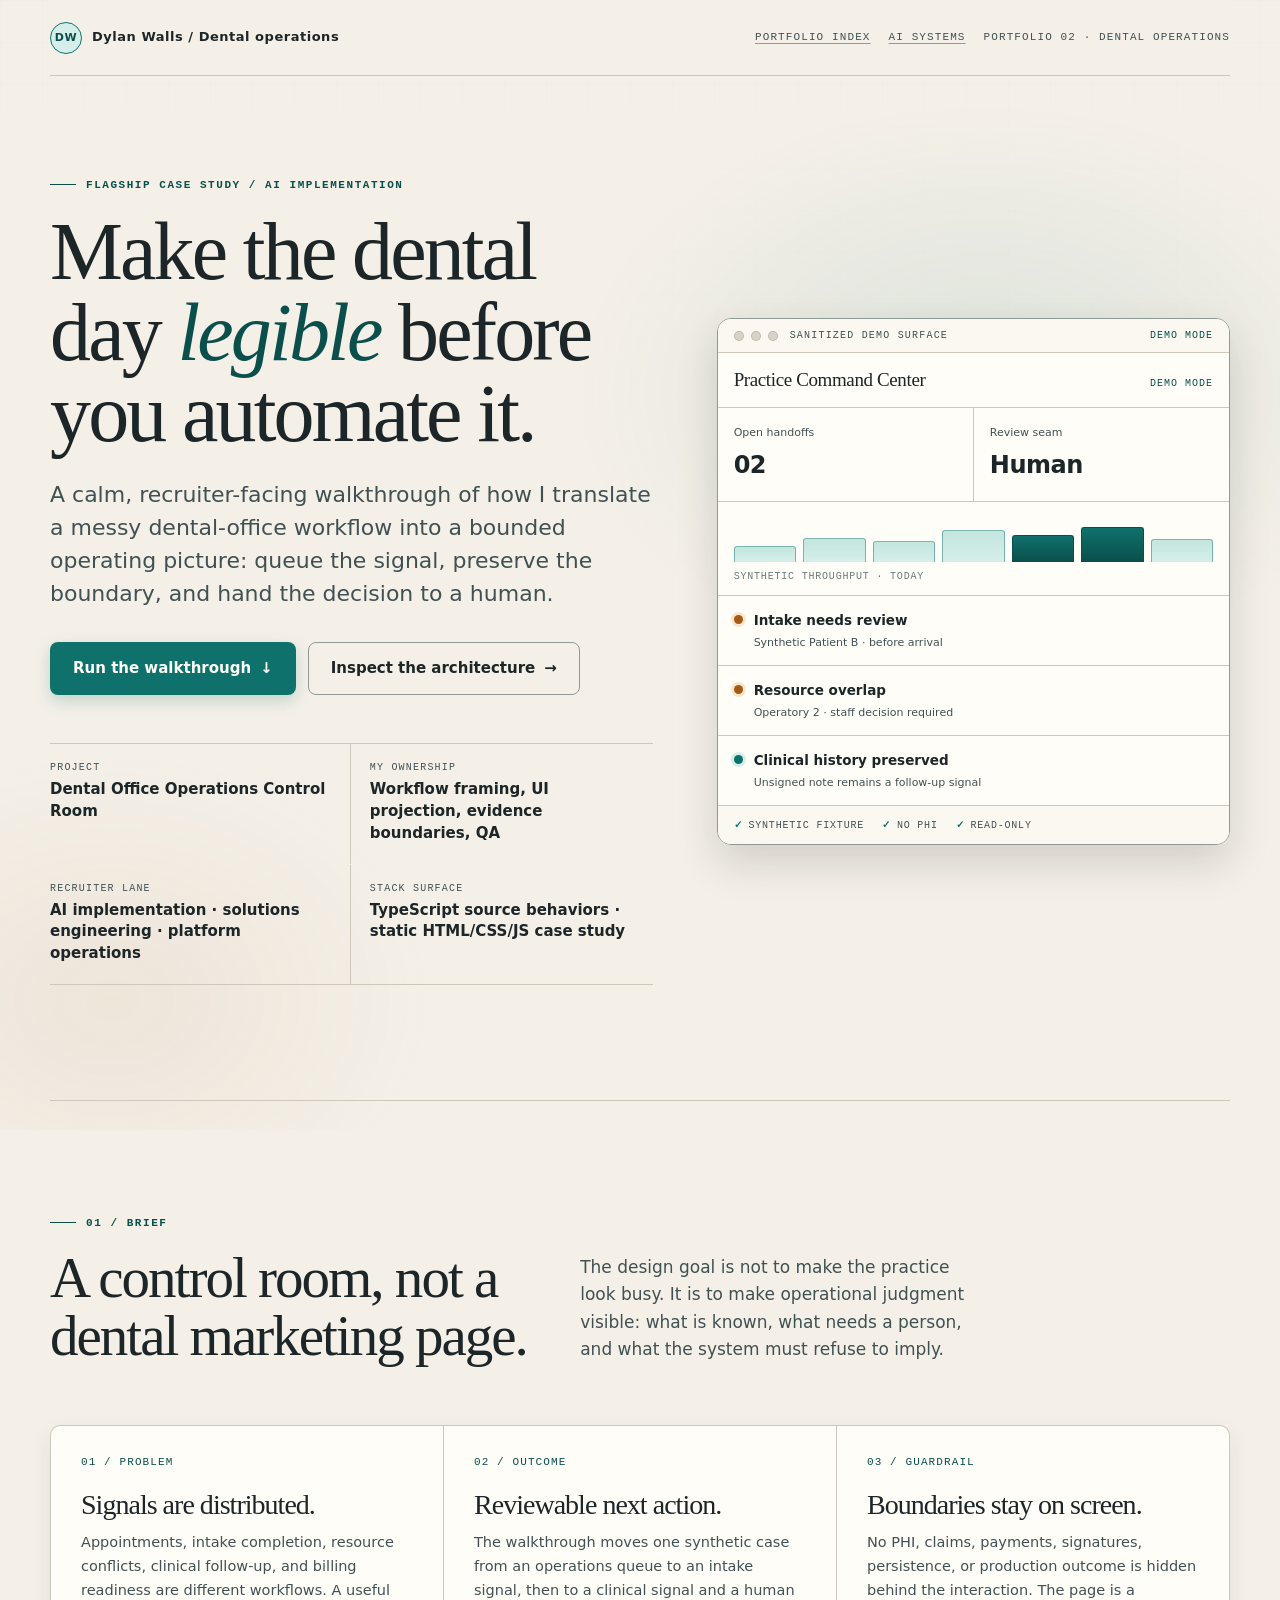
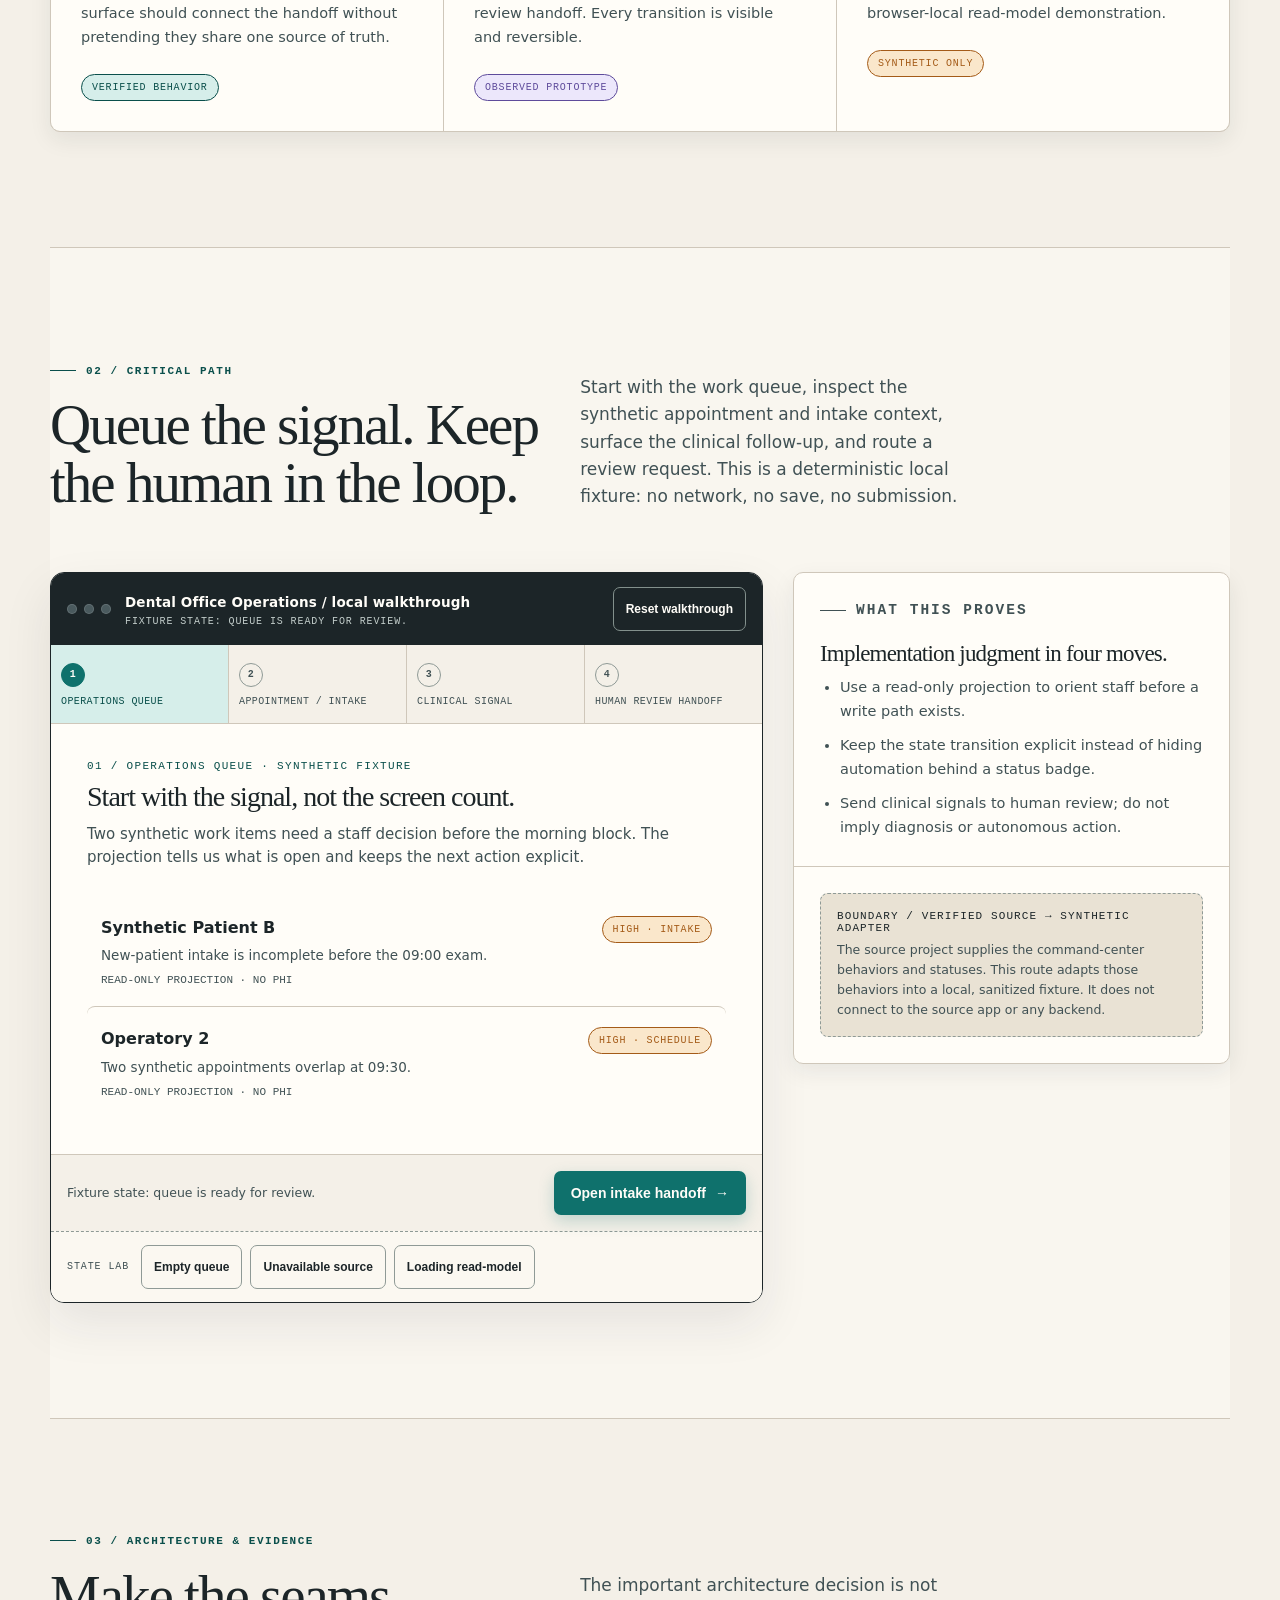
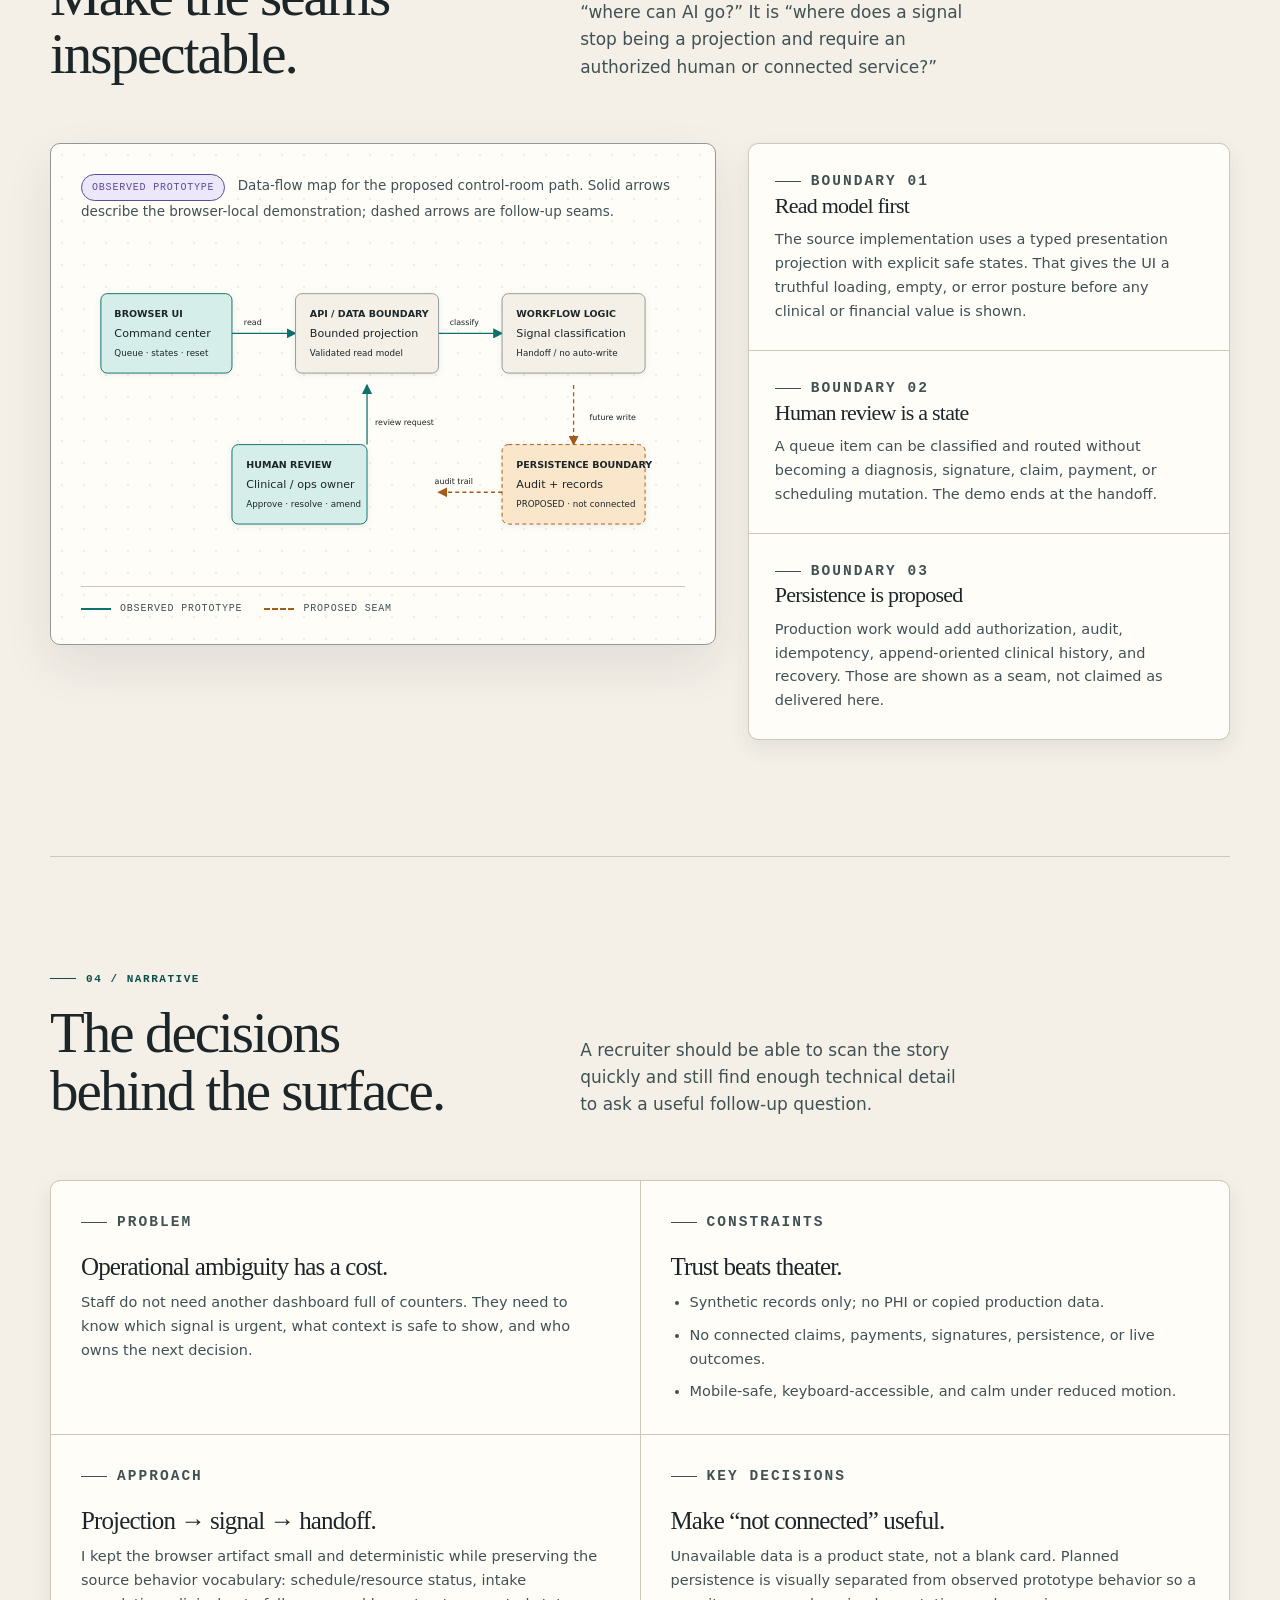
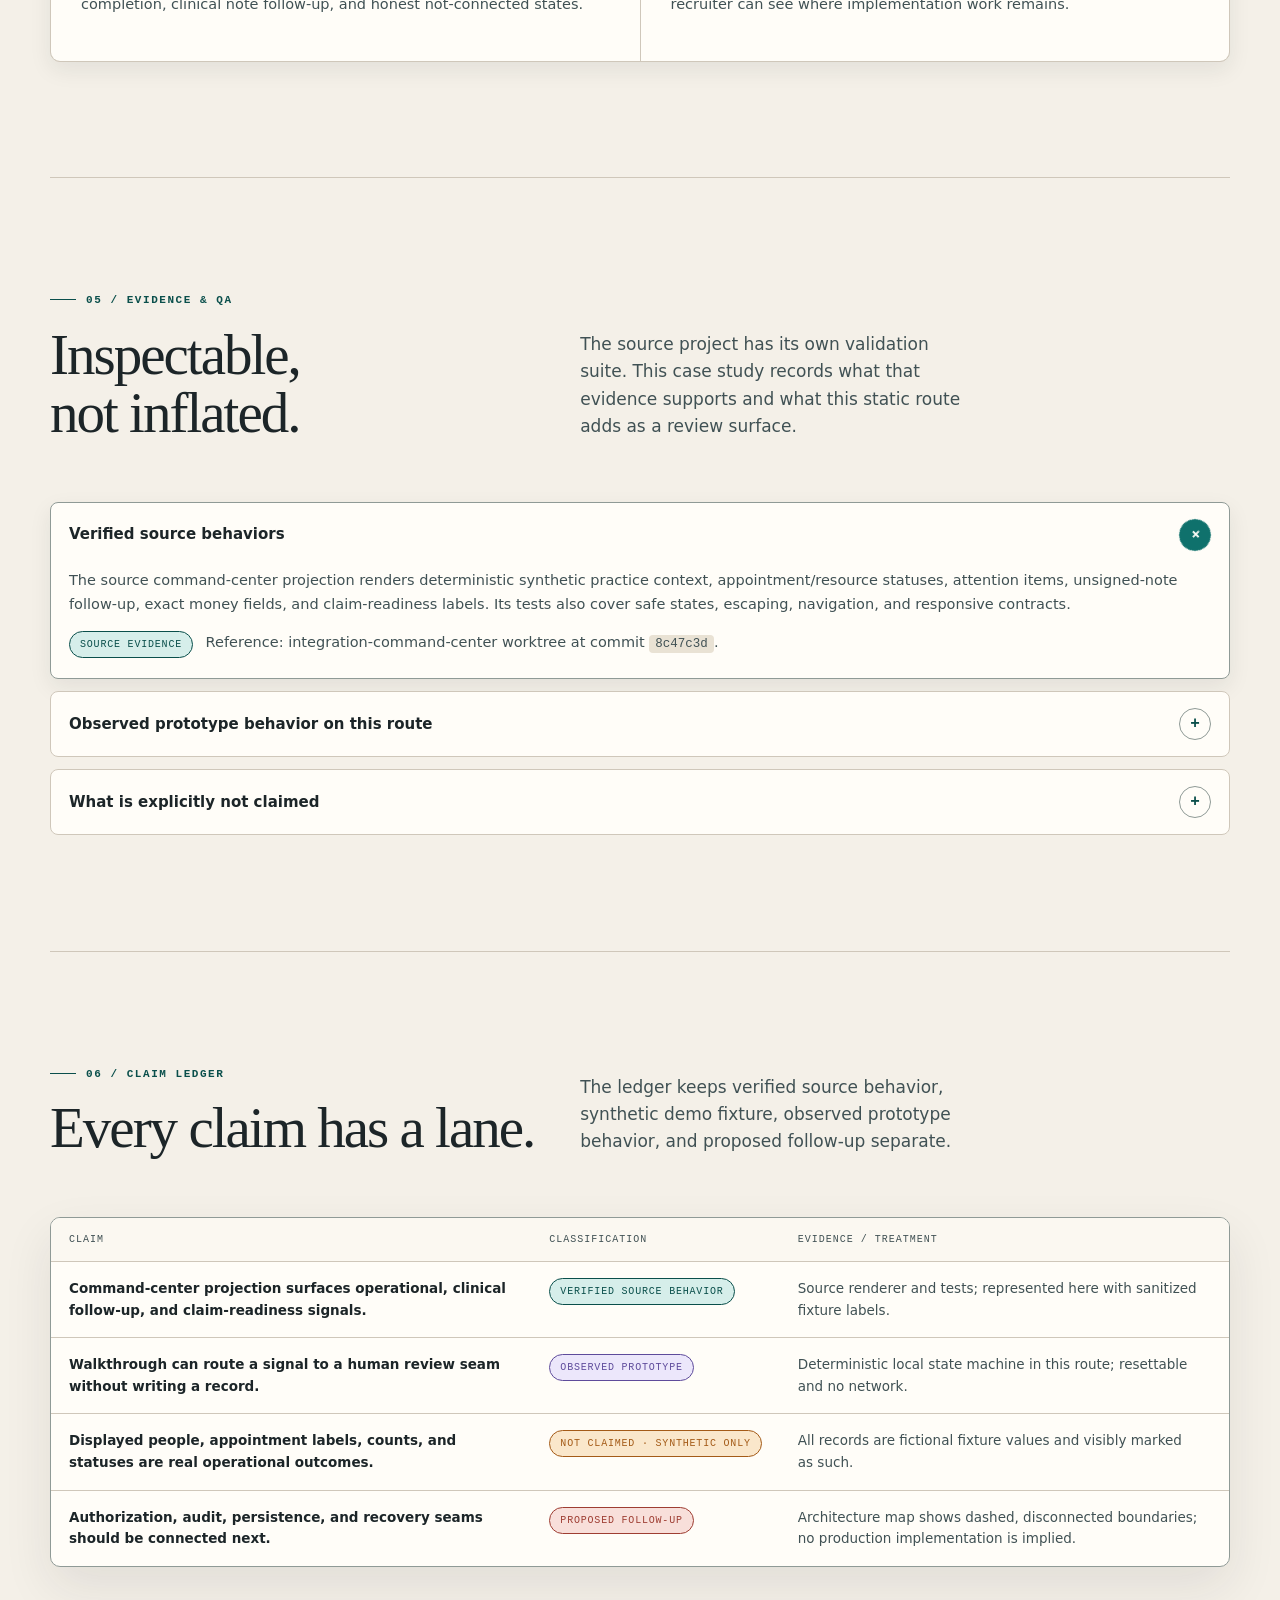
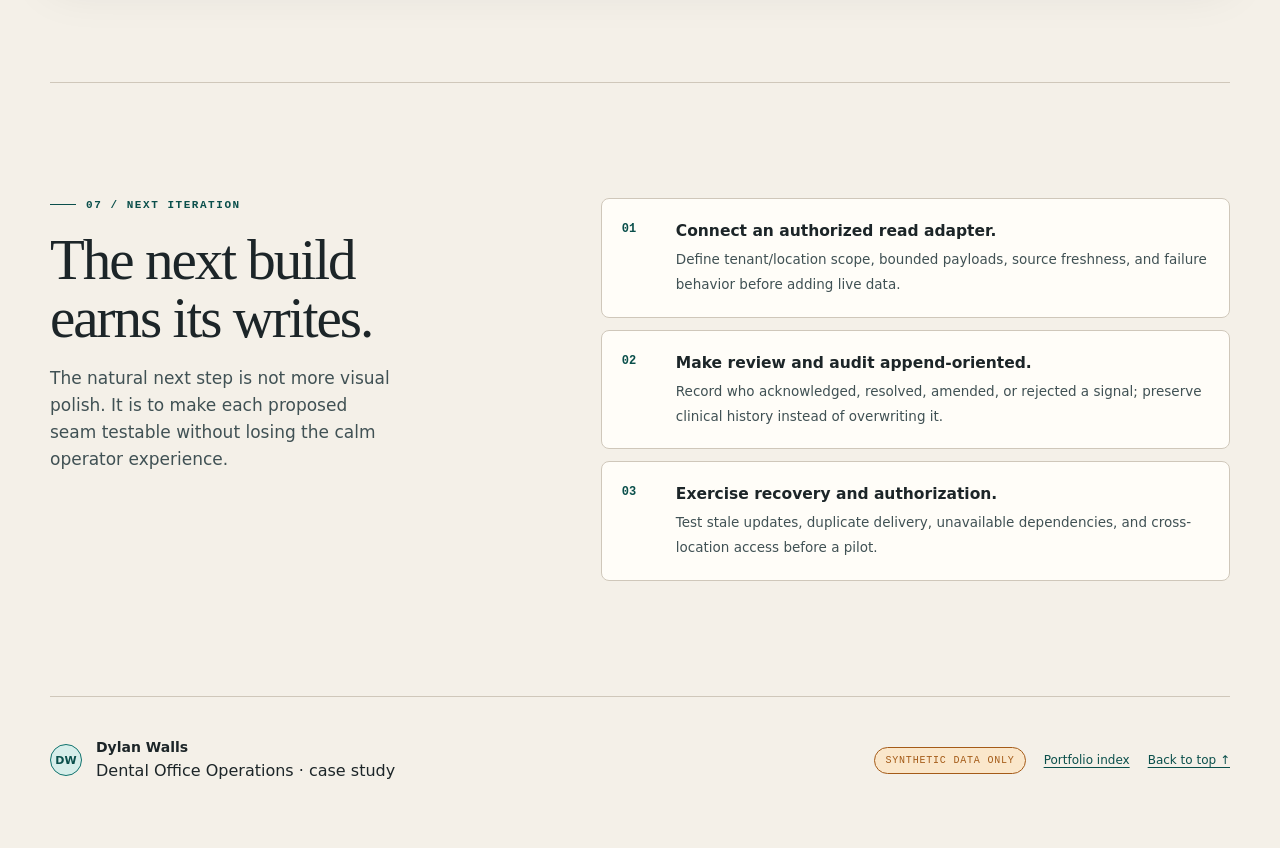
==== commit ad108d74: "Dental case study: layout polish pass + README cleanup" ====
--- a/dental-office-operations/index.html
+++ b/dental-office-operations/index.html
@@ -6,13 +6,15 @@
   <meta name="description" content="A recruiter-facing case study of a synthetic dental-office operations control room, built to show AI implementation judgment, evidence boundaries, and human review seams.">
   <title>Dental Office Operations · Dylan Walls</title>
   <style>
+    /* ============ Tokens ============ */
     :root {
       --ink: #1c2528;
       --ink-soft: #405154;
       --ink-faint: #6b7a7d;
       --paper: #f4f0e8;
-      --paper-deep: #e8e0d3;
+      --paper-deep: #e9e2d4;
       --white: #fffdf8;
+      --cream: #fbf8f1;
       --line: #cfc7ba;
       --line-dark: #8f9a96;
       --signal: #0f716c;
@@ -22,20 +24,30 @@
       --amber-pale: #fae7cb;
       --red: #9e3d32;
       --red-pale: #f8dfda;
+      --violet: #5e4b9b;
+      --violet-pale: #ece7fb;
       --shadow: 0 20px 50px rgba(28, 37, 40, .09);
-      --shadow-lift: 0 16px 38px rgba(28, 37, 40, .15);
+      --shadow-lift: 0 18px 42px rgba(28, 37, 40, .16);
+      --shadow-soft: 0 8px 22px rgba(28, 37, 40, .08);
       --max: 1180px;
       --radius: 10px;
+      --radius-lg: 14px;
+      --s1: 8px; --s2: 12px; --s3: 16px; --s4: 24px; --s5: 32px; --s6: 48px; --s7: 72px;
+      --section-pad: clamp(76px, 9vw, 124px);
+      --serif: Georgia, "Times New Roman", serif;
+      --sans: Inter, ui-sans-serif, system-ui, -apple-system, BlinkMacSystemFont, "Segoe UI", sans-serif;
+      --mono: ui-monospace, SFMono-Regular, Menlo, Consolas, monospace;
       color-scheme: light;
     }
 
+    /* ============ Base ============ */
     * { box-sizing: border-box; }
     html { scroll-behavior: smooth; }
     body {
       margin: 0;
       background: var(--paper);
       color: var(--ink);
-      font-family: Inter, ui-sans-serif, system-ui, -apple-system, BlinkMacSystemFont, "Segoe UI", sans-serif;
+      font-family: var(--sans);
       line-height: 1.55;
       -webkit-font-smoothing: antialiased;
       text-rendering: optimizeLegibility;
@@ -46,10 +58,11 @@
       z-index: -1;
       inset: 0;
       pointer-events: none;
-      opacity: .25;
+      opacity: .28;
       background-image: linear-gradient(rgba(28,37,40,.035) 1px, transparent 1px), linear-gradient(90deg, rgba(28,37,40,.035) 1px, transparent 1px);
       background-size: 42px 42px;
-      mask-image: linear-gradient(to bottom, #000 0, transparent 70%);
+      mask-image: linear-gradient(to bottom, #000 0, transparent 72%);
+      -webkit-mask-image: linear-gradient(to bottom, #000 0, transparent 72%);
     }
     ::selection { background: var(--signal-pale); color: var(--signal-dark); }
     a { color: inherit; }
@@ -60,6 +73,15 @@
       border-radius: 4px;
     }
     button, .button { min-height: 44px; }
+    p { text-wrap: pretty; }
+    h1, h2, h3, h4, p, dl, ul, ol, figure { margin-top: 0; }
+    h1, h2, h3, h4 { font-family: var(--serif); font-weight: 500; letter-spacing: -.035em; text-wrap: balance; }
+    h1 { margin-bottom: var(--s4); font-size: clamp(46px, 6.6vw, 82px); line-height: .99; }
+    h1 em { font-style: italic; color: var(--signal-dark); }
+    h2 { margin-bottom: 0; font-size: clamp(35px, 4.8vw, 57px); line-height: 1.02; }
+    h3 { margin-bottom: 10px; font-size: 28px; line-height: 1.1; }
+    h4 { margin-bottom: 8px; font-size: 20px; }
+
     .skip-link {
       position: fixed;
       top: 12px;
@@ -74,6 +96,18 @@
     }
     .skip-link:focus { transform: translateY(0); }
     .page { width: min(calc(100% - 40px), var(--max)); margin: 0 auto; }
+    .sr-only { position: absolute; width: 1px; height: 1px; padding: 0; margin: -1px; overflow: hidden; clip: rect(0,0,0,0); white-space: nowrap; border: 0; }
+
+    /* ============ Scroll reveal (JS-gated, reduced-motion safe) ============ */
+    html.js .reveal {
+      opacity: 0;
+      transform: translateY(18px);
+      transition: opacity .7s ease var(--reveal-delay, 0ms), transform .7s cubic-bezier(.2,.7,.25,1) var(--reveal-delay, 0ms);
+      will-change: opacity, transform;
+    }
+    html.js .reveal.in { opacity: 1; transform: none; will-change: auto; }
+
+    /* ============ Topbar ============ */
     .topbar {
       position: sticky;
       top: 0;
@@ -88,7 +122,9 @@
       background: rgba(244, 240, 232, .88);
       backdrop-filter: blur(12px);
       -webkit-backdrop-filter: blur(12px);
-    }
+      transition: box-shadow .25s ease, background .25s ease;
+    }
+    .topbar.is-scrolled { background: rgba(244, 240, 232, .95); box-shadow: 0 12px 32px rgba(28, 37, 40, .10); }
     .brand { display: inline-flex; align-items: center; gap: 10px; text-decoration: none; font-weight: 750; letter-spacing: .04em; }
     .brand-mark {
       display: grid;
@@ -102,17 +138,41 @@
       font-size: 11px;
       font-weight: 800;
     }
-    .topbar-meta { display: flex; align-items: center; gap: 16px; color: var(--ink-soft); font: 11px/1.3 ui-monospace, SFMono-Regular, Menlo, monospace; letter-spacing: .1em; text-transform: uppercase; }
-    .topbar-meta a { text-underline-offset: 3px; text-decoration-thickness: 1px; }
-    .topbar-meta a:hover { color: var(--signal-dark); }
-    .eyebrow { margin: 0; color: var(--signal-dark); font: 700 11px/1.3 ui-monospace, SFMono-Regular, Menlo, monospace; letter-spacing: .14em; text-transform: uppercase; }
-    .eyebrow::before { content: ""; display: inline-block; width: 24px; height: 1px; margin: 0 10px 3px 0; background: currentColor; }
-    .hero { display: grid; grid-template-columns: minmax(0, 1.12fr) minmax(320px, .88fr); gap: clamp(34px, 6vw, 84px); align-items: center; padding: clamp(60px, 9vw, 112px) 0 98px; }
-    h1, h2, h3, h4, p { margin-top: 0; }
-    h1, h2, h3, h4 { font-family: Georgia, "Times New Roman", serif; font-weight: 500; letter-spacing: -.035em; text-wrap: balance; }
-    h1 { max-width: 760px; margin: 21px 0 25px; font-size: clamp(47px, 7vw, 85px); line-height: .99; }
-    .hero-lede { max-width: 650px; margin-bottom: 28px; color: var(--ink-soft); font-size: clamp(18px, 2.2vw, 22px); line-height: 1.5; }
-    .hero-actions, .button-row { display: flex; flex-wrap: wrap; align-items: center; gap: 12px; }
+    .topbar-meta { display: flex; align-items: center; gap: 18px; color: var(--ink-soft); font: 11px/1.3 var(--mono); letter-spacing: .1em; text-transform: uppercase; }
+    .topbar-meta a { text-underline-offset: 3px; text-decoration-thickness: 1px; text-decoration-color: var(--line-dark); transition: color .15s ease, text-decoration-color .15s ease; }
+    .topbar-meta a:hover { color: var(--signal-dark); text-decoration-color: var(--signal); }
+
+    /* ============ Eyebrow / headings ============ */
+    .eyebrow { margin-bottom: 18px; color: var(--signal-dark); font: 700 11px/1.3 var(--mono); letter-spacing: .14em; text-transform: uppercase; }
+    .eyebrow::before { content: ""; display: inline-block; width: 26px; height: 1px; margin: 0 10px 3px 0; background: currentColor; }
+    .section { padding: var(--section-pad) 0; border-top: 1px solid var(--line); scroll-margin-top: 88px; }
+    .section-heading { display: grid; grid-template-columns: minmax(0, .86fr) minmax(0, 1.14fr); gap: 40px; align-items: end; margin-bottom: clamp(40px, 5vw, 60px); }
+    .section-intro { max-width: 36ch; margin-bottom: 2px; color: var(--ink-soft); font-size: 17px; line-height: 1.6; }
+
+    /* ============ Hero ============ */
+    .hero {
+      position: relative;
+      display: grid;
+      grid-template-columns: minmax(0, 1.08fr) minmax(320px, .92fr);
+      gap: clamp(40px, 5vw, 72px);
+      align-items: center;
+      padding: clamp(64px, 8vw, 110px) 0 var(--section-pad);
+    }
+    .hero::before {
+      content: "";
+      position: absolute;
+      inset: -30px -70px;
+      z-index: -1;
+      pointer-events: none;
+      background:
+        radial-gradient(620px 440px at 76% 32%, rgba(15, 113, 108, .10), transparent 66%),
+        radial-gradient(520px 400px at 10% 88%, rgba(164, 91, 24, .07), transparent 62%);
+    }
+    .hero-lede { max-width: 620px; margin-bottom: var(--s5); color: var(--ink-soft); font-size: clamp(18px, 2.2vw, 22px); line-height: 1.5; }
+    .hero-actions { display: flex; flex-wrap: wrap; align-items: center; gap: 12px; margin-bottom: var(--s6); }
+    .hero-actions .button { padding: 14px 22px; font-size: 15px; border-radius: 8px; }
+    .button-row { display: flex; flex-wrap: wrap; align-items: center; gap: 12px; }
+
     .button {
       display: inline-flex;
       align-items: center;
@@ -127,181 +187,270 @@
       cursor: pointer;
       transition: transform .16s ease, box-shadow .16s ease, background .16s ease, border-color .16s ease, color .16s ease;
     }
+    .button .arr { display: inline-block; transition: transform .18s ease; }
+    .button:hover .arr-r { transform: translateX(3px); }
+    .button:hover .arr-d { transform: translateY(3px); }
     .button-primary { background: var(--signal); color: var(--white); box-shadow: 0 6px 16px rgba(15, 113, 108, .22); }
-    .button-primary:hover { background: var(--signal-dark); transform: translateY(-1px); box-shadow: 0 10px 24px rgba(15, 113, 108, .3); }
+    .button-primary:hover { background: var(--signal-dark); transform: translateY(-1px); box-shadow: 0 12px 26px rgba(15, 113, 108, .30); }
     .button-primary:active { transform: translateY(0); box-shadow: 0 4px 10px rgba(15, 113, 108, .2); }
     .button-primary:disabled { opacity: .6; cursor: default; transform: none; box-shadow: none; }
     .button-quiet { border-color: var(--line-dark); background: transparent; color: var(--ink); }
-    .button-quiet:hover { border-color: var(--signal); color: var(--signal-dark); transform: translateY(-1px); box-shadow: 0 8px 18px rgba(28, 37, 40, .12); }
+    .button-quiet:hover { border-color: var(--signal); color: var(--signal-dark); transform: translateY(-1px); box-shadow: var(--shadow-soft); }
     .button-quiet:active { transform: translateY(0); box-shadow: none; }
     .button-small { min-height: 44px; padding: 8px 12px; font-size: 12px; }
-    .hero-facts { display: grid; grid-template-columns: repeat(2, minmax(0, 1fr)); max-width: 660px; gap: 1px; margin: 44px 0 0; border-top: 1px solid var(--line); border-bottom: 1px solid var(--line); }
-    .hero-fact { min-width: 0; padding: 16px 16px 17px 0; border-right: 1px solid var(--line); }
-    .hero-fact:nth-child(even) { padding-left: 16px; border-right: 0; }
-    .hero-fact dt { margin-bottom: 5px; color: var(--ink-soft); font: 10px ui-monospace, SFMono-Regular, Menlo, monospace; letter-spacing: .12em; text-transform: uppercase; }
-    .hero-fact dd { margin: 0; font-weight: 700; }
-    .hero-screen { position: relative; min-width: 0; padding: 16px; border: 1px solid var(--line-dark); border-radius: var(--radius); background: var(--white); box-shadow: var(--shadow); }
-    .hero-screen::before { content: "SANITIZED DEMO SURFACE"; display: block; padding-bottom: 13px; color: var(--ink-soft); font: 10px ui-monospace, SFMono-Regular, Menlo, monospace; letter-spacing: .12em; }
-    .screen-frame { border: 1px solid var(--line); border-radius: 6px; background: var(--paper); overflow: hidden; }
-    .screen-header { display: flex; justify-content: space-between; align-items: baseline; gap: 10px; padding: 15px; border-bottom: 1px solid var(--line); background: var(--white); }
-    .screen-header strong { font: 18px Georgia, serif; }
-    .screen-label { color: var(--signal-dark); font: 10px ui-monospace, SFMono-Regular, Menlo, monospace; letter-spacing: .1em; }
+
+    .hero-facts { display: grid; grid-template-columns: repeat(2, minmax(0, 1fr)); max-width: 660px; gap: 1px; margin: 0; border-top: 1px solid var(--line); border-bottom: 1px solid var(--line); }
+    .hero-fact { min-width: 0; padding: 18px 18px 19px 0; border-right: 1px solid var(--line); }
+    .hero-fact:nth-child(even) { padding-left: 18px; border-right: 0; }
+    .hero-fact dt { margin-bottom: 6px; color: var(--ink-soft); font: 10px var(--mono); letter-spacing: .12em; text-transform: uppercase; }
+    .hero-fact dd { margin: 0; font-weight: 700; font-size: 15px; line-height: 1.45; }
+
+    /* Window chrome shared by hero preview + demo shell */
+    .chrome-bar {
+      display: flex;
+      align-items: center;
+      gap: 12px;
+      padding: 11px 16px;
+      border-bottom: 1px solid var(--line);
+      background: var(--cream);
+    }
+    .chrome-dots { display: inline-flex; gap: 7px; }
+    .chrome-dots i { width: 10px; height: 10px; border-radius: 50%; background: #d9d3c5; box-shadow: inset 0 0 0 1px rgba(28,37,40,.14); }
+    .chrome-label { color: var(--ink-soft); font: 10px var(--mono); letter-spacing: .12em; text-transform: uppercase; }
+    .chrome-tag { margin-left: auto; color: var(--signal-dark); font: 10px var(--mono); letter-spacing: .1em; text-transform: uppercase; }
+
+    .hero-screen {
+      position: relative;
+      min-width: 0;
+      border: 1px solid var(--line-dark);
+      border-radius: var(--radius-lg);
+      background: linear-gradient(180deg, #fffefb, var(--white));
+      box-shadow: var(--shadow-lift);
+      overflow: hidden;
+      transition: transform .25s ease, box-shadow .25s ease;
+    }
+    .hero-screen:hover { transform: translateY(-4px); box-shadow: 0 26px 60px rgba(28, 37, 40, .16); }
+    .screen-frame { border-top: 0; overflow: hidden; }
+    .screen-header { display: flex; justify-content: space-between; align-items: baseline; gap: 10px; padding: 16px; border-bottom: 1px solid var(--line); background: var(--white); }
+    .screen-header strong { font: 500 19px var(--serif); letter-spacing: -.02em; }
+    .screen-label { color: var(--signal-dark); font: 10px var(--mono); letter-spacing: .1em; }
     .screen-grid { display: grid; grid-template-columns: 1fr 1fr; gap: 1px; background: var(--line); border-bottom: 1px solid var(--line); }
     .screen-cell { min-width: 0; padding: 16px; background: var(--white); font-variant-numeric: tabular-nums; }
     .screen-cell span { display: block; color: var(--ink-soft); font-size: 11px; }
-    .screen-cell strong { display: block; margin-top: 5px; font-size: 23px; }
-    .screen-bars { display: flex; align-items: flex-end; gap: 7px; height: 58px; padding: 14px 15px 0; background: var(--white); }
-    .screen-bars span { flex: 1; height: var(--h, 40%); min-height: 6px; background: var(--signal-pale); border: 1px solid var(--signal); border-bottom: 0; border-radius: 3px 3px 0 0; opacity: .75; }
-    .screen-bars span.peak { background: var(--signal); opacity: 1; }
-    .screen-bars-caption { margin: 0; padding: 8px 15px 12px; background: var(--white); color: var(--ink-faint); font: 10px ui-monospace, SFMono-Regular, Menlo, monospace; letter-spacing: .08em; text-transform: uppercase; }
+    .screen-cell strong { display: block; margin-top: 6px; font-size: 24px; letter-spacing: -.02em; }
+    .screen-bars { display: flex; align-items: flex-end; gap: 7px; height: 60px; padding: 14px 16px 0; background: var(--white); }
+    .screen-bars span {
+      flex: 1;
+      height: var(--h, 40%);
+      min-height: 6px;
+      background: linear-gradient(to top, var(--signal-pale), #c2e6de);
+      border: 1px solid rgba(15, 113, 108, .45);
+      border-bottom: 0;
+      border-radius: 3px 3px 0 0;
+    }
+    .screen-bars span.peak { background: linear-gradient(to top, var(--signal-dark), var(--signal)); border-color: var(--signal-dark); }
+    .screen-bars-caption { margin: 0; padding: 9px 16px 13px; background: var(--white); color: var(--ink-faint); font: 10px var(--mono); letter-spacing: .08em; text-transform: uppercase; }
     .screen-list { margin: 0; padding: 0; list-style: none; background: var(--white); }
-    .screen-list li { display: flex; gap: 10px; align-items: flex-start; padding: 14px 15px; border-top: 1px solid var(--line); font-size: 13px; }
+    .screen-list li { display: flex; gap: 11px; align-items: flex-start; padding: 14px 16px; border-top: 1px solid var(--line); font-size: 13px; }
     .status-dot { flex: 0 0 auto; width: 9px; height: 9px; margin-top: 5px; border-radius: 50%; background: var(--amber); box-shadow: 0 0 0 3px var(--amber-pale); }
     .status-dot.good { background: var(--signal); box-shadow: 0 0 0 3px var(--signal-pale); }
+    .screen-list strong { font-size: 13.5px; }
     .screen-list small { display: block; margin-top: 3px; color: var(--ink-soft); font-size: 11px; }
-    .screen-provenance { display: flex; flex-wrap: wrap; gap: 8px; padding: 12px 15px; border-top: 1px solid var(--line); background: #fbf8f1; }
-    .screen-provenance span { color: var(--ink-soft); font: 10px ui-monospace, SFMono-Regular, Menlo, monospace; letter-spacing: .08em; text-transform: uppercase; }
+    .screen-provenance { display: flex; flex-wrap: wrap; gap: 8px 18px; padding: 13px 16px; border-top: 1px solid var(--line); background: var(--cream); }
+    .screen-provenance span { color: var(--ink-soft); font: 10px var(--mono); letter-spacing: .08em; text-transform: uppercase; }
     .screen-provenance span::before { content: "✓"; margin-right: 6px; color: var(--signal); font-weight: 700; }
-    .section { padding: 96px 0; border-top: 1px solid var(--line); scroll-margin-top: 24px; }
-    .section-heading { display: grid; grid-template-columns: minmax(0, .86fr) minmax(0, 1.14fr); gap: 38px; align-items: end; margin-bottom: 44px; }
-    h2 { margin-bottom: 0; font-size: clamp(34px, 5vw, 58px); line-height: 1.02; }
-    h3 { margin-bottom: 10px; font-size: 28px; line-height: 1.1; }
-    h4 { margin-bottom: 8px; font-size: 20px; }
-    .section-intro { max-width: 580px; margin-bottom: 0; color: var(--ink-soft); font-size: 17px; }
-    .brief-grid { display: grid; grid-template-columns: repeat(3, minmax(0, 1fr)); gap: 1px; border: 1px solid var(--line); border-radius: var(--radius); background: var(--line); overflow: hidden; }
-    .brief-card { min-width: 0; padding: 26px; background: var(--white); transition: transform .18s ease, box-shadow .18s ease; }
+
+    /* ============ Brief cards ============ */
+    .brief-grid { display: grid; grid-template-columns: repeat(3, minmax(0, 1fr)); gap: 1px; border: 1px solid var(--line); border-radius: var(--radius); background: var(--line); overflow: hidden; box-shadow: var(--shadow-soft); }
+    .brief-card { min-width: 0; padding: 30px; background: var(--white); transition: transform .18s ease, box-shadow .18s ease; }
     .brief-card:hover { transform: translateY(-3px); box-shadow: var(--shadow-lift); position: relative; z-index: 1; }
-    .brief-card .card-index { display: block; margin-bottom: 22px; color: var(--signal-dark); font: 11px ui-monospace, SFMono-Regular, Menlo, monospace; letter-spacing: .1em; }
-    .brief-card p { margin-bottom: 0; color: var(--ink-soft); font-size: 14px; }
-    .provenance-strip { display: flex; flex-wrap: wrap; gap: 10px; align-items: center; margin-top: 22px; }
-    .badge { display: inline-flex; align-items: center; min-height: 27px; border: 1px solid currentColor; border-radius: 999px; padding: 4px 9px; font: 10px ui-monospace, SFMono-Regular, Menlo, monospace; letter-spacing: .08em; text-transform: uppercase; }
+    .brief-card .card-index { display: block; margin-bottom: 22px; color: var(--signal-dark); font: 11px var(--mono); letter-spacing: .1em; }
+    .brief-card p { margin-bottom: 0; color: var(--ink-soft); font-size: 14.5px; line-height: 1.65; }
+    .provenance-strip { display: flex; flex-wrap: wrap; gap: 10px; align-items: center; margin-top: 24px; }
+
+    .badge { display: inline-flex; align-items: center; min-height: 27px; border: 1px solid currentColor; border-radius: 999px; padding: 4px 10px; font: 10px var(--mono); letter-spacing: .08em; text-transform: uppercase; white-space: nowrap; }
     .badge-verified { color: var(--signal-dark); background: var(--signal-pale); }
     .badge-synthetic { color: var(--amber); background: var(--amber-pale); }
-    .badge-observed { color: #5e4b9b; background: #ece7fb; }
+    .badge-observed { color: var(--violet); background: var(--violet-pale); }
     .badge-proposed { color: var(--red); background: var(--red-pale); }
     .badge-record { color: var(--ink-soft); background: var(--paper-deep); border-color: var(--line-dark); }
+
+    /* ============ Walkthrough / demo ============ */
     .walkthrough { background: rgba(255,253,248,.45); }
-    .walkthrough-layout { display: grid; grid-template-columns: minmax(0, 1.24fr) minmax(260px, .76fr); gap: 28px; align-items: start; }
-    .demo-shell { min-width: 0; border: 1px solid var(--ink); border-radius: 12px; background: var(--white); box-shadow: var(--shadow); overflow: hidden; }
-    .demo-toolbar { display: flex; justify-content: space-between; gap: 14px; align-items: center; padding: 13px 15px; background: var(--ink); color: var(--white); }
-    .demo-toolbar strong { display: block; font-size: 13px; }
-    .demo-toolbar span { display: block; margin-top: 2px; color: #c3cecb; font: 10px ui-monospace, SFMono-Regular, Menlo, monospace; letter-spacing: .09em; text-transform: uppercase; }
+    .walkthrough-layout { display: grid; grid-template-columns: minmax(0, 1.24fr) minmax(260px, .76fr); gap: 30px; align-items: start; }
+    .demo-shell { min-width: 0; border: 1px solid var(--ink); border-radius: var(--radius-lg); background: var(--white); box-shadow: var(--shadow); overflow: hidden; }
+    .demo-toolbar { display: flex; justify-content: space-between; gap: 14px; align-items: center; padding: 14px 16px; background: var(--ink); color: var(--white); }
+    .demo-toolbar .chrome-dots i { background: #4a5a5e; box-shadow: inset 0 0 0 1px rgba(255,255,255,.14); }
+    .demo-toolbar strong { display: block; font-size: 13.5px; letter-spacing: .01em; }
+    .demo-toolbar span.demo-status { display: block; margin-top: 3px; color: #c3cecb; font: 10px var(--mono); letter-spacing: .09em; text-transform: uppercase; }
     .demo-toolbar .button { border-color: #82908c; color: var(--white); }
-    .demo-progress { display: grid; grid-template-columns: repeat(4, minmax(0, 1fr)); gap: 1px; border-bottom: 1px solid var(--line); background: var(--line); }
-    .progress-step { position: relative; min-width: 0; padding: 16px 10px 14px; background: var(--paper); color: var(--ink-soft); font: 10px ui-monospace, SFMono-Regular, Menlo, monospace; letter-spacing: .04em; text-transform: uppercase; }
-    .progress-step span { display: block; width: 22px; height: 22px; margin-bottom: 8px; border: 1px solid var(--line-dark); border-radius: 50%; text-align: center; line-height: 20px; font-weight: 700; transition: background .18s ease, border-color .18s ease, color .18s ease; }
+    .demo-toolbar .button:hover { border-color: var(--white); color: var(--white); }
+
+    .demo-progress { position: relative; display: grid; grid-template-columns: repeat(4, minmax(0, 1fr)); gap: 1px; border-bottom: 1px solid var(--line); background: var(--line); }
+    .demo-progress::before { content: ""; position: absolute; top: 0; left: 0; z-index: 1; height: 3px; width: var(--fill, 0%); background: var(--signal); transition: width .35s ease; }
+    .progress-step { position: relative; min-width: 0; padding: 18px 10px 16px; background: var(--paper); color: var(--ink-soft); font: 10px var(--mono); letter-spacing: .04em; text-transform: uppercase; }
+    .progress-step span { display: block; width: 24px; height: 24px; margin-bottom: 9px; border: 1px solid var(--line-dark); border-radius: 50%; text-align: center; line-height: 22px; font-weight: 700; transition: background .18s ease, border-color .18s ease, color .18s ease; }
     .progress-step.is-current { background: var(--signal-pale); color: var(--signal-dark); }
-    .progress-step.is-current::after { content: ""; position: absolute; left: 0; right: 0; top: 0; height: 3px; background: var(--signal); }
     .progress-step.is-current span, .progress-step.is-done span { border-color: var(--signal); background: var(--signal); color: var(--white); }
-    .demo-view { min-height: 328px; padding: clamp(22px, 4vw, 36px); }
+
+    .demo-view { min-height: 340px; padding: clamp(24px, 4vw, 36px); }
     .demo-view[data-mode="loading"] { display: grid; place-items: center; text-align: center; }
     @keyframes view-in { from { opacity: 0; transform: translateY(10px); } to { opacity: 1; transform: translateY(0); } }
     .demo-view > * { animation: view-in .34s cubic-bezier(.2,.7,.3,1); }
-    .demo-view[data-mode="empty"], .demo-view[data-mode="error"], .demo-view[data-mode="success"] { min-height: 328px; }
-    .demo-kicker { margin-bottom: 9px; color: var(--signal-dark); font: 11px ui-monospace, SFMono-Regular, Menlo, monospace; letter-spacing: .12em; text-transform: uppercase; }
-    .demo-view h3 { margin-bottom: 9px; }
-    .demo-copy { max-width: 650px; margin-bottom: 24px; color: var(--ink-soft); }
-    .demo-record { display: grid; grid-template-columns: minmax(0, 1fr) auto; gap: 17px; align-items: start; padding: 18px 12px; border-top: 1px solid var(--line); border-radius: 8px; transition: background .16s ease; }
-    .demo-record:hover { background: #fbf8f1; }
+    .demo-view[data-mode="empty"], .demo-view[data-mode="error"], .demo-view[data-mode="success"] { min-height: 340px; }
+    .demo-kicker { margin-bottom: 10px; color: var(--signal-dark); font: 11px var(--mono); letter-spacing: .12em; text-transform: uppercase; }
+    .demo-copy { max-width: 620px; margin-bottom: 26px; color: var(--ink-soft); font-size: 15px; }
+    .demo-record { display: grid; grid-template-columns: minmax(0, 1fr) auto; gap: 18px; align-items: start; padding: 20px 14px; border-top: 1px solid var(--line); border-radius: 8px; transition: background .16s ease; }
+    .demo-record:hover { background: var(--cream); }
     .demo-record:first-of-type { border-top: 0; }
     .demo-record strong { display: block; font-size: 16px; }
-    .demo-record p { margin: 4px 0 0; color: var(--ink-soft); font-size: 13px; }
-    .demo-record small { display: block; margin-top: 7px; color: var(--ink-soft); font: 11px ui-monospace, SFMono-Regular, Menlo, monospace; }
-    .demo-record .badge { align-self: start; white-space: nowrap; }
-    .demo-action-bar { display: flex; justify-content: space-between; flex-wrap: wrap; gap: 12px; padding: 15px; border-top: 1px solid var(--line); background: var(--paper); }
-    .demo-action-note { align-self: center; color: var(--ink-soft); font-size: 12px; }
-    .state-lab { display: flex; flex-wrap: wrap; gap: 8px; align-items: center; padding: 12px 15px; border-top: 1px dashed var(--line-dark); background: #fbf8f1; }
-    .state-lab-label { margin-right: 4px; color: var(--ink-soft); font: 10px ui-monospace, SFMono-Regular, Menlo, monospace; letter-spacing: .09em; text-transform: uppercase; }
+    .demo-record p { margin: 5px 0 0; color: var(--ink-soft); font-size: 13.5px; }
+    .demo-record small { display: block; margin-top: 8px; color: var(--ink-soft); font: 11px var(--mono); }
+    .demo-record .badge { align-self: start; }
+
+    .demo-action-bar { display: flex; justify-content: space-between; flex-wrap: wrap; gap: 12px; padding: 16px; border-top: 1px solid var(--line); background: var(--paper); }
+    .demo-action-note { align-self: center; color: var(--ink-soft); font-size: 12.5px; }
+    .state-lab { display: flex; flex-wrap: wrap; gap: 8px; align-items: center; padding: 13px 16px; border-top: 1px dashed var(--line-dark); background: var(--cream); }
+    .state-lab-label { margin-right: 4px; color: var(--ink-soft); font: 10px var(--mono); letter-spacing: .09em; text-transform: uppercase; }
     .state-lab .button { min-height: 44px; padding: 8px 12px; font-size: 12px; }
-    .loading-mark { width: 42px; height: 42px; margin: 0 auto 15px; border: 3px solid var(--signal-pale); border-top-color: var(--signal); border-radius: 50%; animation: spin 1s linear infinite; }
-    .state-message { max-width: 560px; margin: 0 auto 24px; padding: 17px 18px; border-left: 4px solid var(--signal); border-radius: 0 8px 8px 0; background: var(--signal-pale); box-shadow: var(--shadow); }
+
+    .loading-mark { width: 42px; height: 42px; margin: 0 auto 16px; border: 3px solid var(--signal-pale); border-top-color: var(--signal); border-radius: 50%; animation: spin 1s linear infinite; }
+    .state-message { max-width: 560px; margin: 0 auto 26px; padding: 18px 20px; border-left: 4px solid var(--signal); border-radius: 0 8px 8px 0; background: var(--signal-pale); box-shadow: var(--shadow-soft); text-align: left; }
     .state-message.error { border-left-color: var(--red); background: var(--red-pale); }
     .state-message.empty { border-left-color: var(--amber); background: var(--amber-pale); }
-    .state-message strong { display: block; margin-bottom: 4px; }
-    .noscript-note { margin: 0 0 28px; }
-    .walkthrough-notes { min-width: 0; }
-    .note-panel { padding: 22px; border-top: 1px solid var(--line-dark); }
+    .state-message strong { display: block; margin-bottom: 5px; font-size: 15px; }
+    .state-message span { color: var(--ink-soft); font-size: 14px; }
+    .noscript-note { margin: 0 0 30px; }
+
+    .walkthrough-notes { min-width: 0; border: 1px solid var(--line); border-radius: var(--radius); background: var(--white); box-shadow: var(--shadow-soft); overflow: hidden; }
+    .note-panel { padding: 26px; border-top: 1px solid var(--line); }
     .note-panel:first-child { border-top: 0; }
     .note-panel h3 { font-size: 23px; }
-    .note-panel p, .note-panel li { color: var(--ink-soft); font-size: 14px; }
+    .note-panel p, .note-panel li { color: var(--ink-soft); font-size: 14.5px; line-height: 1.65; }
     .note-panel ul { margin: 0; padding-left: 20px; }
     .note-panel li + li { margin-top: 10px; }
-    .boundary { padding: 14px; border: 1px dashed var(--line-dark); border-radius: 8px; background: var(--paper-deep); color: var(--ink-soft); font-size: 12px; }
-    .boundary strong { display: block; margin-bottom: 4px; color: var(--ink); font: 11px ui-monospace, SFMono-Regular, Menlo, monospace; letter-spacing: .1em; }
-    .architecture-layout { display: grid; grid-template-columns: minmax(0, 1.16fr) minmax(260px, .84fr); gap: 30px; align-items: start; }
-    .architecture-figure { min-width: 0; padding: clamp(16px, 3vw, 28px); border: 1px solid var(--line-dark); border-radius: var(--radius); background-color: var(--white); background-image: radial-gradient(rgba(28,37,40,.07) 1px, transparent 1px); background-size: 22px 22px; box-shadow: var(--shadow); }
-    .architecture-figure figcaption { margin-bottom: 18px; color: var(--ink-soft); font-size: 13px; }
+    .boundary { padding: 16px; border: 1px dashed var(--line-dark); border-radius: 8px; background: var(--paper-deep); color: var(--ink-soft); font-size: 12.5px; line-height: 1.6; }
+    .boundary strong { display: block; margin-bottom: 6px; color: var(--ink); font: 11px var(--mono); letter-spacing: .1em; }
+
+    /* ============ Architecture ============ */
+    .architecture-layout { display: grid; grid-template-columns: minmax(0, 1.16fr) minmax(260px, .84fr); gap: 32px; align-items: start; }
+    .architecture-figure { min-width: 0; margin: 0; padding: clamp(18px, 3vw, 30px); border: 1px solid var(--line-dark); border-radius: var(--radius); background-color: var(--white); background-image: radial-gradient(rgba(28,37,40,.07) 1px, transparent 1px); background-size: 22px 22px; box-shadow: var(--shadow); }
+    .architecture-figure figcaption { margin-bottom: 20px; color: var(--ink-soft); font-size: 13.5px; line-height: 1.6; }
+    .architecture-figure figcaption .badge { margin-right: 8px; }
     .architecture-canvas { display: block; width: 100%; height: auto; }
-    .architecture-canvas text { fill: var(--ink); font-family: Inter, ui-sans-serif, system-ui, sans-serif; }
-    .architecture-canvas .node { fill: var(--paper); stroke: var(--line-dark); stroke-width: 1.2; }
+    .architecture-canvas text { fill: var(--ink); font-family: var(--sans); }
+    .architecture-canvas .node { fill: var(--paper); stroke: var(--line-dark); stroke-width: 1.2; filter: drop-shadow(0 2px 5px rgba(28,37,40,.08)); }
     .architecture-canvas .node-signal { fill: var(--signal-pale); stroke: var(--signal); }
     .architecture-canvas .node-proposed { fill: var(--amber-pale); stroke: var(--amber); stroke-dasharray: 5 4; }
     .architecture-canvas .flow { fill: none; stroke: var(--signal); stroke-width: 1.6; marker-end: url(#arrow); }
     .architecture-canvas .flow-proposed { stroke: var(--amber); stroke-dasharray: 5 4; marker-end: url(#arrow-proposed); }
-    .architecture-copy { display: grid; gap: 1px; border: 1px solid var(--line); border-radius: var(--radius); background: var(--line); overflow: hidden; }
-    .architecture-copy article { padding: 21px; background: var(--white); transition: background .16s ease; }
-    .architecture-copy article:hover { background: #fbf8f1; }
+    .arch-legend { display: flex; flex-wrap: wrap; gap: 8px 22px; margin-top: 18px; padding-top: 16px; border-top: 1px solid var(--line); }
+    .legend-item { display: inline-flex; align-items: center; gap: 9px; color: var(--ink-soft); font: 10px var(--mono); letter-spacing: .08em; text-transform: uppercase; }
+    .legend-item i { width: 30px; height: 0; border-top: 2px solid var(--signal); }
+    .legend-item i.dashed { border-top: 2px dashed var(--amber); }
+
+    .architecture-copy { display: grid; gap: 1px; border: 1px solid var(--line); border-radius: var(--radius); background: var(--line); overflow: hidden; box-shadow: var(--shadow-soft); }
+    .architecture-copy article { padding: 26px; background: var(--white); transition: background .16s ease; }
+    .architecture-copy article:hover { background: var(--cream); }
     .architecture-copy h3 { font-size: 22px; }
-    .architecture-copy p { margin-bottom: 0; color: var(--ink-soft); font-size: 14px; }
-    .narrative-grid { display: grid; grid-template-columns: repeat(2, minmax(0, 1fr)); gap: 1px; border: 1px solid var(--line); border-radius: var(--radius); background: var(--line); overflow: hidden; }
-    .narrative-card { min-width: 0; padding: 26px; background: var(--white); transition: transform .18s ease, box-shadow .18s ease; }
+    .architecture-copy p { margin-bottom: 0; color: var(--ink-soft); font-size: 14.5px; line-height: 1.65; }
+
+    /* ============ Narrative ============ */
+    .narrative-grid { display: grid; grid-template-columns: repeat(2, minmax(0, 1fr)); gap: 1px; border: 1px solid var(--line); border-radius: var(--radius); background: var(--line); overflow: hidden; box-shadow: var(--shadow-soft); }
+    .narrative-card { min-width: 0; padding: 30px; background: var(--white); transition: transform .18s ease, box-shadow .18s ease; }
     .narrative-card:hover { transform: translateY(-3px); box-shadow: var(--shadow-lift); position: relative; z-index: 1; }
     .narrative-card h3 { font-size: 25px; }
-    .narrative-card p, .narrative-card li { color: var(--ink-soft); font-size: 14px; }
+    .narrative-card p, .narrative-card li { color: var(--ink-soft); font-size: 14.5px; line-height: 1.65; }
     .narrative-card ul { margin: 0; padding-left: 19px; }
     .narrative-card li + li { margin-top: 9px; }
-    .evidence-stack { display: grid; gap: 10px; }
-    details { border: 1px solid var(--line); border-radius: 8px; background: var(--white); overflow: hidden; transition: box-shadow .16s ease; }
-    details:hover { box-shadow: var(--shadow); }
-    summary { min-height: 52px; padding: 15px 18px; cursor: pointer; font-weight: 750; list-style-position: inside; border-radius: 8px; }
-    summary:hover { background: #fbf8f1; }
-    details > div { padding: 0 18px 18px; color: var(--ink-soft); font-size: 14px; }
+
+    /* ============ Evidence ============ */
+    .evidence-stack { display: grid; gap: 12px; }
+    details { border: 1px solid var(--line); border-radius: 8px; background: var(--white); overflow: hidden; transition: box-shadow .16s ease, border-color .16s ease; }
+    details:hover { box-shadow: var(--shadow-soft); }
+    details[open] { border-color: var(--line-dark); box-shadow: var(--shadow-soft); }
+    summary { display: flex; align-items: center; justify-content: space-between; gap: 16px; min-height: 56px; padding: 16px 18px; cursor: pointer; font-weight: 750; font-size: 15px; border-radius: 8px; list-style: none; transition: background .15s ease; }
+    summary::-webkit-details-marker { display: none; }
+    summary:hover { background: var(--cream); }
+    summary::after {
+      content: "+";
+      flex: 0 0 auto;
+      display: grid;
+      place-items: center;
+      width: 30px;
+      height: 30px;
+      border: 1px solid var(--line-dark);
+      border-radius: 50%;
+      color: var(--signal-dark);
+      font: 700 16px/1 var(--mono);
+      transition: transform .22s ease, background .22s ease, color .22s ease;
+    }
+    details[open] summary::after { transform: rotate(45deg); background: var(--signal); border-color: var(--signal); color: var(--white); }
+    details > div { padding: 2px 18px 20px; color: var(--ink-soft); font-size: 14.5px; line-height: 1.65; }
     details p:last-child { margin-bottom: 0; }
+    details .badge { margin-right: 8px; }
+    details code { font-family: var(--mono); font-size: 12.5px; background: var(--paper-deep); padding: 2px 6px; border-radius: 4px; }
+
+    /* ============ Claim ledger ============ */
     .claim-table-wrap { overflow-x: auto; border: 1px solid var(--line-dark); border-radius: var(--radius); background: var(--white); box-shadow: var(--shadow); }
-    .claim-table { width: 100%; min-width: 700px; border-collapse: collapse; font-size: 13px; }
-    .claim-table th, .claim-table td { padding: 15px; border-bottom: 1px solid var(--line); text-align: left; vertical-align: top; }
-    .claim-table th { color: var(--ink-soft); font: 10px ui-monospace, SFMono-Regular, Menlo, monospace; letter-spacing: .1em; text-transform: uppercase; }
+    .claim-table { width: 100%; min-width: 720px; border-collapse: collapse; font-size: 13.5px; }
+    .claim-table th, .claim-table td { padding: 16px 18px; border-bottom: 1px solid var(--line); text-align: left; vertical-align: top; }
+    .claim-table thead th { background: var(--cream); color: var(--ink-soft); font: 10px var(--mono); letter-spacing: .1em; text-transform: uppercase; }
+    .claim-table tbody th { font-family: var(--sans); }
     .claim-table tbody tr { transition: background .14s ease; }
-    .claim-table tbody tr:hover td { background: #fbf8f1; }
+    .claim-table tbody tr:hover td { background: var(--cream); }
     .claim-table tr:last-child td { border-bottom: 0; }
-    .claim-table td p { margin: 0; }
-    .claim-table .badge { white-space: nowrap; }
-    .next-iteration { display: grid; grid-template-columns: minmax(0, .9fr) minmax(0, 1.1fr); gap: 34px; align-items: start; }
-    .next-iteration h2 { max-width: 480px; }
-    .next-list { display: grid; gap: 10px; margin: 0; padding: 0; list-style: none; counter-reset: next; }
-    .next-list li { display: grid; grid-template-columns: 38px 1fr; gap: 13px; padding: 17px; border: 1px solid var(--line); border-radius: 8px; background: var(--white); transition: transform .18s ease, box-shadow .18s ease; }
+    .claim-table td p { margin: 0; line-height: 1.6; }
+    .claim-table td:first-child p { font-weight: 600; color: var(--ink); }
+    .claim-table td:last-child p { color: var(--ink-soft); }
+
+    /* ============ Next iteration ============ */
+    .next-iteration { display: grid; grid-template-columns: minmax(0, .9fr) minmax(0, 1.1fr); gap: 36px; align-items: start; }
+    .next-iteration h2 { max-width: 480px; margin-bottom: 18px; }
+    .next-list { display: grid; gap: 12px; margin: 0; padding: 0; list-style: none; counter-reset: next; }
+    .next-list li { display: grid; grid-template-columns: 40px 1fr; gap: 14px; padding: 20px; border: 1px solid var(--line); border-radius: 8px; background: var(--white); transition: transform .18s ease, box-shadow .18s ease; }
     .next-list li:hover { transform: translateY(-2px); box-shadow: var(--shadow); }
-    .next-list li::before { counter-increment: next; content: counter(next, decimal-leading-zero); color: var(--signal-dark); font: 11px ui-monospace, SFMono-Regular, Menlo, monospace; }
-    .next-list strong { display: block; margin-bottom: 3px; }
-    .next-list span { color: var(--ink-soft); font-size: 13px; }
-    .footer { display: flex; justify-content: space-between; align-items: center; gap: 20px; padding: 28px 0 42px; border-top: 1px solid var(--line); color: var(--ink-soft); font-size: 12px; }
-    .footer a { color: var(--signal-dark); text-underline-offset: 3px; }
-    .footer a:hover { color: var(--signal); }
-    .sr-only { position: absolute; width: 1px; height: 1px; padding: 0; margin: -1px; overflow: hidden; clip: rect(0,0,0,0); white-space: nowrap; border: 0; }
+    .next-list li::before { counter-increment: next; content: counter(next, decimal-leading-zero); color: var(--signal-dark); font: 700 12px var(--mono); padding-top: 3px; }
+    .next-list strong { display: block; margin-bottom: 4px; font-size: 15.5px; }
+    .next-list span { color: var(--ink-soft); font-size: 13.5px; line-height: 1.6; }
+
+    /* ============ Footer ============ */
+    .footer { display: flex; justify-content: space-between; align-items: center; gap: 24px; padding: 40px 0 60px; border-top: 1px solid var(--line); }
+    .footer-brand { display: flex; align-items: center; gap: 14px; }
+    .footer-brand strong { display: block; font-size: 14px; }
+    .footer-brand span span { display: block; color: var(--ink-soft); font-size: 12px; }
+    .footer-meta { display: flex; align-items: center; gap: 18px; color: var(--ink-soft); font-size: 12px; }
+    .footer-meta a { color: var(--signal-dark); text-underline-offset: 3px; text-decoration-thickness: 1px; transition: color .15s ease; }
+    .footer-meta a:hover { color: var(--signal); }
+
+    /* ============ Motion / responsive ============ */
     @keyframes spin { to { transform: rotate(360deg); } }
     @media (prefers-reduced-motion: reduce) {
       html { scroll-behavior: auto; }
+      html.js .reveal { opacity: 1; transform: none; transition: none; }
       *, *::before, *::after { animation-duration: .01ms !important; animation-iteration-count: 1 !important; transition-duration: .01ms !important; }
     }
-    @media (max-width: 860px) {
+    @media (max-width: 900px) {
       .hero, .walkthrough-layout, .architecture-layout, .next-iteration { grid-template-columns: 1fr; }
       .hero { padding-top: 66px; }
       .hero-screen { max-width: 680px; }
-      .section-heading { grid-template-columns: 1fr; gap: 18px; align-items: start; }
+      .section-heading { grid-template-columns: 1fr; gap: 20px; align-items: start; }
+      .section-intro { max-width: 60ch; }
     }
     @media (max-width: 620px) {
       .page { width: min(calc(100% - 28px), var(--max)); }
       .topbar { min-height: 0; padding: 12px 0; flex-wrap: wrap; row-gap: 8px; }
       .topbar-meta { flex-wrap: wrap; row-gap: 4px; }
       .topbar-meta .topbar-label { display: none; }
-      h1 { font-size: clamp(42px, 13vw, 65px); }
+      h1 { font-size: clamp(42px, 13vw, 64px); }
       .hero { padding: 54px 0 68px; }
+      .hero-actions { margin-bottom: 40px; }
       .hero-facts { grid-template-columns: 1fr; }
-      .hero-fact, .hero-fact:nth-child(even) { padding: 14px 0; border-right: 0; border-bottom: 1px solid var(--line); }
+      .hero-fact, .hero-fact:nth-child(even) { padding: 15px 0; border-right: 0; border-bottom: 1px solid var(--line); }
       .hero-fact:last-child { border-bottom: 0; }
       .brief-grid, .narrative-grid { grid-template-columns: 1fr; }
-      .brief-card, .narrative-card { padding: 21px; }
-      .section { padding: 70px 0; }
+      .brief-card, .narrative-card { padding: 24px; }
+      .section { padding: 68px 0; }
       .demo-progress { grid-template-columns: repeat(2, 1fr); }
       .progress-step:nth-child(-n+2) { border-bottom: 1px solid var(--line); }
       .demo-toolbar { align-items: flex-start; flex-direction: column; }
@@ -316,7 +465,7 @@
 <body>
   <a class="skip-link" href="#main">Skip to case study</a>
   <div class="page">
-    <header class="topbar">
+    <header class="topbar" data-topbar>
       <a class="brand" href="../"><span class="brand-mark" aria-hidden="true">DW</span><span>Dylan Walls / Dental operations</span></a>
       <div class="topbar-meta"><a href="../">Portfolio index</a><a href="../ai-systems/">AI systems</a><span class="topbar-label">Portfolio 02 · dental operations</span></div>
     </header>
@@ -325,11 +474,11 @@
       <section class="hero" aria-labelledby="case-study-title">
         <div>
           <p class="eyebrow">Flagship case study / AI implementation</p>
-          <h1 id="case-study-title">Make the dental day legible before you automate it.</h1>
+          <h1 id="case-study-title">Make the dental day <em>legible</em> before you automate it.</h1>
           <p class="hero-lede">A calm, recruiter-facing walkthrough of how I translate a messy dental-office workflow into a bounded operating picture: queue the signal, preserve the boundary, and hand the decision to a human.</p>
           <div class="hero-actions">
-            <a class="button button-primary" href="#walkthrough" data-start-walkthrough>Run the walkthrough <span aria-hidden="true">↓</span></a>
-            <a class="button button-quiet" href="#architecture">Inspect the architecture <span aria-hidden="true">→</span></a>
+            <a class="button button-primary" href="#walkthrough" data-start-walkthrough>Run the walkthrough <span class="arr arr-d" aria-hidden="true">↓</span></a>
+            <a class="button button-quiet" href="#architecture">Inspect the architecture <span class="arr arr-r" aria-hidden="true">→</span></a>
           </div>
           <dl class="hero-facts">
             <div class="hero-fact"><dt>Project</dt><dd>Dental Office Operations Control Room</dd></div>
@@ -339,7 +488,8 @@
           </dl>
         </div>
 
-        <aside class="hero-screen" aria-label="Sanitized command-center preview">
+        <aside class="hero-screen reveal" aria-label="Sanitized command-center preview">
+          <div class="chrome-bar"><span class="chrome-dots" aria-hidden="true"><i></i><i></i><i></i></span><span class="chrome-label">Sanitized demo surface</span><span class="chrome-tag">Demo mode</span></div>
           <div class="screen-frame">
             <div class="screen-header"><strong>Practice Command Center</strong><span class="screen-label">DEMO MODE</span></div>
             <div class="screen-grid">
@@ -364,9 +514,9 @@
           <p class="section-intro">The design goal is not to make the practice look busy. It is to make operational judgment visible: what is known, what needs a person, and what the system must refuse to imply.</p>
         </div>
         <div class="brief-grid">
-          <article class="brief-card"><span class="card-index">01 / PROBLEM</span><h3>Signals are distributed.</h3><p>Appointments, intake completion, resource conflicts, clinical follow-up, and billing readiness are different workflows. A useful surface should connect the handoff without pretending they share one source of truth.</p><div class="provenance-strip"><span class="badge badge-verified">Verified behavior</span></div></article>
-          <article class="brief-card"><span class="card-index">02 / OUTCOME</span><h3>Reviewable next action.</h3><p>The walkthrough moves one synthetic case from an operations queue to an intake signal, then to a clinical signal and a human review handoff. Every transition is visible and reversible.</p><div class="provenance-strip"><span class="badge badge-observed">Observed prototype</span></div></article>
-          <article class="brief-card"><span class="card-index">03 / GUARDRAIL</span><h3>Boundaries stay on screen.</h3><p>No PHI, claims, payments, signatures, persistence, or production outcome is hidden behind the interaction. The page is a browser-local read-model demonstration.</p><div class="provenance-strip"><span class="badge badge-synthetic">Synthetic only</span></div></article>
+          <article class="brief-card reveal"><span class="card-index">01 / PROBLEM</span><h3>Signals are distributed.</h3><p>Appointments, intake completion, resource conflicts, clinical follow-up, and billing readiness are different workflows. A useful surface should connect the handoff without pretending they share one source of truth.</p><div class="provenance-strip"><span class="badge badge-verified">Verified behavior</span></div></article>
+          <article class="brief-card reveal"><span class="card-index">02 / OUTCOME</span><h3>Reviewable next action.</h3><p>The walkthrough moves one synthetic case from an operations queue to an intake signal, then to a clinical signal and a human review handoff. Every transition is visible and reversible.</p><div class="provenance-strip"><span class="badge badge-observed">Observed prototype</span></div></article>
+          <article class="brief-card reveal"><span class="card-index">03 / GUARDRAIL</span><h3>Boundaries stay on screen.</h3><p>No PHI, claims, payments, signatures, persistence, or production outcome is hidden behind the interaction. The page is a browser-local read-model demonstration.</p><div class="provenance-strip"><span class="badge badge-synthetic">Synthetic only</span></div></article>
         </div>
       </section>
 
@@ -376,18 +526,22 @@
           <p class="section-intro">Start with the work queue, inspect the synthetic appointment and intake context, surface the clinical follow-up, and route a review request. This is a deterministic local fixture: no network, no save, no submission.</p>
         </div>
         <div class="walkthrough-layout">
-          <div class="demo-shell" data-demo>
-            <div class="demo-toolbar"><div><strong>Dental Office Operations / local walkthrough</strong><span data-demo-status>Local fixture ready · synthetic only</span></div><button class="button button-quiet button-small" type="button" data-action="reset">Reset walkthrough</button></div>
+          <div class="demo-shell reveal" data-demo>
+            <div class="demo-toolbar">
+              <div><span class="chrome-dots" aria-hidden="true"><i></i><i></i><i></i></span></div>
+              <div style="flex:1"><strong>Dental Office Operations / local walkthrough</strong><span class="demo-status" data-demo-status>Local fixture ready · synthetic only</span></div>
+              <button class="button button-quiet button-small" type="button" data-action="reset">Reset walkthrough</button>
+            </div>
             <div class="demo-progress" aria-label="Walkthrough progress" data-progress></div>
             <div class="demo-view" data-demo-view data-mode="ready" aria-live="polite"></div>
-            <div class="demo-action-bar"><span class="demo-action-note" data-demo-note>Nothing is saved or submitted from this surface.</span><button class="button button-primary" type="button" data-action="advance">Open operations queue <span aria-hidden="true">→</span></button></div>
+            <div class="demo-action-bar"><span class="demo-action-note" data-demo-note>Nothing is saved or submitted from this surface.</span><button class="button button-primary" type="button" data-action="advance">Open operations queue <span class="arr arr-r" aria-hidden="true">→</span></button></div>
             <div class="state-lab" aria-label="Truthful local state previews"><span class="state-lab-label">State lab</span><button class="button button-quiet" type="button" data-state-preview="empty">Empty queue</button><button class="button button-quiet" type="button" data-state-preview="error">Unavailable source</button><button class="button button-quiet" type="button" data-state-preview="loading">Loading read-model</button></div>
           </div>
           <noscript>
             <style>[data-demo]{display:none}</style>
             <div class="state-message noscript-note"><strong>Walkthrough needs JavaScript</strong><span>The interactive demo is disabled without it. The case study above and below still reads end to end, and nothing on this page collects data either way.</span></div>
           </noscript>
-          <aside class="walkthrough-notes" aria-label="Walkthrough notes">
+          <aside class="walkthrough-notes reveal" aria-label="Walkthrough notes">
             <div class="note-panel"><p class="eyebrow">What this proves</p><h3>Implementation judgment in four moves.</h3><ul><li>Use a read-only projection to orient staff before a write path exists.</li><li>Keep the state transition explicit instead of hiding automation behind a status badge.</li><li>Send clinical signals to human review; do not imply diagnosis or autonomous action.</li></ul></div>
             <div class="note-panel"><div class="boundary"><strong>BOUNDARY / VERIFIED SOURCE → SYNTHETIC ADAPTER</strong>The source project supplies the command-center behaviors and statuses. This route adapts those behaviors into a local, sanitized fixture. It does not connect to the source app or any backend.</div></div>
           </aside>
@@ -400,7 +554,7 @@
           <p class="section-intro">The important architecture decision is not “where can AI go?” It is “where does a signal stop being a projection and require an authorized human or connected service?”</p>
         </div>
         <div class="architecture-layout">
-          <figure class="architecture-figure">
+          <figure class="architecture-figure reveal">
             <figcaption><span class="badge badge-observed">Observed prototype</span> Data-flow map for the proposed control-room path. Solid arrows describe the browser-local demonstration; dashed arrows are follow-up seams.</figcaption>
             <svg class="architecture-canvas" viewBox="0 0 760 410" role="img" aria-labelledby="architecture-svg-title architecture-svg-desc">
               <title id="architecture-svg-title">Dental office operations data flow</title>
@@ -414,11 +568,12 @@
               <rect class="node node-signal" x="190" y="255" width="170" height="100" rx="8"></rect><text x="208" y="284" font-size="12" font-weight="700">HUMAN REVIEW</text><text x="208" y="310" font-size="14">Clinical / ops owner</text><text x="208" y="333" font-size="11">Approve · resolve · amend</text>
               <text x="205" y="104" font-size="10" fill="#0f716c">read</text><text x="464" y="104" font-size="10" fill="#0f716c">classify</text><text x="640" y="224" font-size="10" fill="#a45b18">future write</text><text x="445" y="304" font-size="10" fill="#a45b18">audit trail</text><text x="370" y="230" font-size="10" fill="#0f716c">review request</text>
             </svg>
+            <div class="arch-legend"><span class="legend-item"><i></i>Observed prototype</span><span class="legend-item"><i class="dashed"></i>Proposed seam</span></div>
           </figure>
           <div class="architecture-copy">
-            <article><p class="eyebrow">Boundary 01</p><h3>Read model first</h3><p>The source implementation uses a typed presentation projection with explicit safe states. That gives the UI a truthful loading, empty, or error posture before any clinical or financial value is shown.</p></article>
-            <article><p class="eyebrow">Boundary 02</p><h3>Human review is a state</h3><p>A queue item can be classified and routed without becoming a diagnosis, signature, claim, payment, or scheduling mutation. The demo ends at the handoff.</p></article>
-            <article><p class="eyebrow">Boundary 03</p><h3>Persistence is proposed</h3><p>Production work would add authorization, audit, idempotency, append-oriented clinical history, and recovery. Those are shown as a seam, not claimed as delivered here.</p></article>
+            <article class="reveal"><p class="eyebrow">Boundary 01</p><h3>Read model first</h3><p>The source implementation uses a typed presentation projection with explicit safe states. That gives the UI a truthful loading, empty, or error posture before any clinical or financial value is shown.</p></article>
+            <article class="reveal"><p class="eyebrow">Boundary 02</p><h3>Human review is a state</h3><p>A queue item can be classified and routed without becoming a diagnosis, signature, claim, payment, or scheduling mutation. The demo ends at the handoff.</p></article>
+            <article class="reveal"><p class="eyebrow">Boundary 03</p><h3>Persistence is proposed</h3><p>Production work would add authorization, audit, idempotency, append-oriented clinical history, and recovery. Those are shown as a seam, not claimed as delivered here.</p></article>
           </div>
         </div>
       </section>
@@ -426,25 +581,25 @@
       <section class="section" aria-labelledby="narrative-title">
         <div class="section-heading"><div><p class="eyebrow">04 / narrative</p><h2 id="narrative-title">The decisions behind the surface.</h2></div><p class="section-intro">A recruiter should be able to scan the story quickly and still find enough technical detail to ask a useful follow-up question.</p></div>
         <div class="narrative-grid">
-          <article class="narrative-card"><p class="eyebrow">Problem</p><h3>Operational ambiguity has a cost.</h3><p>Staff do not need another dashboard full of counters. They need to know which signal is urgent, what context is safe to show, and who owns the next decision.</p></article>
-          <article class="narrative-card"><p class="eyebrow">Constraints</p><h3>Trust beats theater.</h3><ul><li>Synthetic records only; no PHI or copied production data.</li><li>No connected claims, payments, signatures, persistence, or live outcomes.</li><li>Mobile-safe, keyboard-accessible, and calm under reduced motion.</li></ul></article>
-          <article class="narrative-card"><p class="eyebrow">Approach</p><h3>Projection → signal → handoff.</h3><p>I kept the browser artifact small and deterministic while preserving the source behavior vocabulary: schedule/resource status, intake completion, clinical note follow-up, and honest not-connected states.</p></article>
-          <article class="narrative-card"><p class="eyebrow">Key decisions</p><h3>Make “not connected” useful.</h3><p>Unavailable data is a product state, not a blank card. Planned persistence is visually separated from observed prototype behavior so a recruiter can see where implementation work remains.</p></article>
+          <article class="narrative-card reveal"><p class="eyebrow">Problem</p><h3>Operational ambiguity has a cost.</h3><p>Staff do not need another dashboard full of counters. They need to know which signal is urgent, what context is safe to show, and who owns the next decision.</p></article>
+          <article class="narrative-card reveal"><p class="eyebrow">Constraints</p><h3>Trust beats theater.</h3><ul><li>Synthetic records only; no PHI or copied production data.</li><li>No connected claims, payments, signatures, persistence, or live outcomes.</li><li>Mobile-safe, keyboard-accessible, and calm under reduced motion.</li></ul></article>
+          <article class="narrative-card reveal"><p class="eyebrow">Approach</p><h3>Projection → signal → handoff.</h3><p>I kept the browser artifact small and deterministic while preserving the source behavior vocabulary: schedule/resource status, intake completion, clinical note follow-up, and honest not-connected states.</p></article>
+          <article class="narrative-card reveal"><p class="eyebrow">Key decisions</p><h3>Make “not connected” useful.</h3><p>Unavailable data is a product state, not a blank card. Planned persistence is visually separated from observed prototype behavior so a recruiter can see where implementation work remains.</p></article>
         </div>
       </section>
 
       <section class="section" aria-labelledby="evidence-title">
         <div class="section-heading"><div><p class="eyebrow">05 / evidence &amp; QA</p><h2 id="evidence-title">Inspectable, not inflated.</h2></div><p class="section-intro">The source project has its own validation suite. This case study records what that evidence supports and what this static route adds as a review surface.</p></div>
         <div class="evidence-stack">
-          <details open><summary>Verified source behaviors</summary><div><p>The source command-center projection renders deterministic synthetic practice context, appointment/resource statuses, attention items, unsigned-note follow-up, exact money fields, and claim-readiness labels. Its tests also cover safe states, escaping, navigation, and responsive contracts.</p><p><span class="badge badge-verified">Source evidence</span> Reference: integration-command-center worktree at commit <code>8c47c3d</code>.</p></div></details>
-          <details><summary>Observed prototype behavior on this route</summary><div><p>This page's walkthrough is intentionally browser-local. The four-step state machine, reset behavior, empty state, unavailable-source state, and loading state are implemented in inline JavaScript with no network reads and no storage writes.</p><p><span class="badge badge-observed">Route evidence</span> Verify by opening the walkthrough, advancing through the handoff, previewing state lab buttons, and resetting.</p></div></details>
-          <details><summary>What is explicitly not claimed</summary><div><p>This is not a HIPAA certification, production deployment, clinical decision support system, payment processor, clearinghouse connection, scheduling system, or measured customer outcome. It is a sanitized portfolio artifact.</p><p><span class="badge badge-proposed">Proposed follow-up</span> Connect only after authorization, audit, persistence, test, and operational recovery gates are defined.</p></div></details>
+          <details class="reveal" open><summary>Verified source behaviors</summary><div><p>The source command-center projection renders deterministic synthetic practice context, appointment/resource statuses, attention items, unsigned-note follow-up, exact money fields, and claim-readiness labels. Its tests also cover safe states, escaping, navigation, and responsive contracts.</p><p><span class="badge badge-verified">Source evidence</span> Reference: integration-command-center worktree at commit <code>8c47c3d</code>.</p></div></details>
+          <details class="reveal"><summary>Observed prototype behavior on this route</summary><div><p>This page's walkthrough is intentionally browser-local. The four-step state machine, reset behavior, empty state, unavailable-source state, and loading state are implemented in inline JavaScript with no network reads and no storage writes.</p><p><span class="badge badge-observed">Route evidence</span> Verify by opening the walkthrough, advancing through the handoff, previewing state lab buttons, and resetting.</p></div></details>
+          <details class="reveal"><summary>What is explicitly not claimed</summary><div><p>This is not a HIPAA certification, production deployment, clinical decision support system, payment processor, clearinghouse connection, scheduling system, or measured customer outcome. It is a sanitized portfolio artifact.</p><p><span class="badge badge-proposed">Proposed follow-up</span> Connect only after authorization, audit, persistence, test, and operational recovery gates are defined.</p></div></details>
         </div>
       </section>
 
       <section class="section" aria-labelledby="claims-title">
         <div class="section-heading"><div><p class="eyebrow">06 / claim ledger</p><h2 id="claims-title">Every claim has a lane.</h2></div><p class="section-intro">The ledger keeps verified source behavior, synthetic demo fixture, observed prototype behavior, and proposed follow-up separate.</p></div>
-        <div class="claim-table-wrap">
+        <div class="claim-table-wrap reveal">
           <table class="claim-table"><caption class="sr-only">Case study claim and provenance ledger</caption><thead><tr><th scope="col">Claim</th><th scope="col">Classification</th><th scope="col">Evidence / treatment</th></tr></thead><tbody>
             <tr><td><p>Command-center projection surfaces operational, clinical follow-up, and claim-readiness signals.</p></td><td><span class="badge badge-verified">Verified source behavior</span></td><td><p>Source renderer and tests; represented here with sanitized fixture labels.</p></td></tr>
             <tr><td><p>Walkthrough can route a signal to a human review seam without writing a record.</p></td><td><span class="badge badge-observed">Observed prototype</span></td><td><p>Deterministic local state machine in this route; resettable and no network.</p></td></tr>
@@ -455,14 +610,53 @@
       </section>
 
       <section class="section" aria-labelledby="next-title">
-        <div class="next-iteration"><div><p class="eyebrow">07 / next iteration</p><h2 id="next-title">The next build earns its writes.</h2><p class="section-intro">The natural next step is not more visual polish. It is to make each proposed seam testable without losing the calm operator experience.</p></div><ol class="next-list"><li><div><strong>Connect an authorized read adapter.</strong><span>Define tenant/location scope, bounded payloads, source freshness, and failure behavior before adding live data.</span></div></li><li><div><strong>Make review and audit append-oriented.</strong><span>Record who acknowledged, resolved, amended, or rejected a signal; preserve clinical history instead of overwriting it.</span></div></li><li><div><strong>Exercise recovery and authorization.</strong><span>Test stale updates, duplicate delivery, unavailable dependencies, and cross-location access before a pilot.</span></div></li></ol></div>
+        <div class="next-iteration">
+          <div><p class="eyebrow">07 / next iteration</p><h2 id="next-title">The next build earns its writes.</h2><p class="section-intro">The natural next step is not more visual polish. It is to make each proposed seam testable without losing the calm operator experience.</p></div>
+          <ol class="next-list">
+            <li class="reveal"><div><strong>Connect an authorized read adapter.</strong><span>Define tenant/location scope, bounded payloads, source freshness, and failure behavior before adding live data.</span></div></li>
+            <li class="reveal"><div><strong>Make review and audit append-oriented.</strong><span>Record who acknowledged, resolved, amended, or rejected a signal; preserve clinical history instead of overwriting it.</span></div></li>
+            <li class="reveal"><div><strong>Exercise recovery and authorization.</strong><span>Test stale updates, duplicate delivery, unavailable dependencies, and cross-location access before a pilot.</span></div></li>
+          </ol>
+        </div>
       </section>
     </main>
 
-    <footer class="footer"><span>© Dylan Walls · Dental Office Operations case study</span><span><a href="../">Portfolio index</a> · interactive case study · synthetic data only</span></footer>
+    <footer class="footer">
+      <div class="footer-brand"><span class="brand-mark" aria-hidden="true">DW</span><div><strong>Dylan Walls</strong><span>Dental Office Operations · case study</span></div></div>
+      <div class="footer-meta"><span class="badge badge-synthetic">Synthetic data only</span><a href="../">Portfolio index</a><a href="#main">Back to top ↑</a></div>
+    </footer>
   </div>
   <script>
     (() => {
+      document.documentElement.classList.add('js');
+      const reduceMotion = window.matchMedia('(prefers-reduced-motion: reduce)').matches;
+
+      /* Sticky topbar shadow on scroll */
+      const topbar = document.querySelector('[data-topbar]');
+      if (topbar) {
+        const onScroll = () => topbar.classList.toggle('is-scrolled', window.scrollY > 8);
+        window.addEventListener('scroll', onScroll, { passive: true });
+        onScroll();
+      }
+
+      /* Scroll reveal: staggered, disabled under reduced motion or without IO */
+      const revealEls = document.querySelectorAll('.reveal');
+      revealEls.forEach((el) => {
+        const sibs = Array.from(el.parentElement.querySelectorAll(':scope > .reveal'));
+        el.style.setProperty('--reveal-delay', `${Math.min(sibs.indexOf(el) * 80, 320)}ms`);
+      });
+      if (!reduceMotion && 'IntersectionObserver' in window) {
+        const io = new IntersectionObserver((entries) => {
+          entries.forEach((entry) => {
+            if (entry.isIntersecting) { entry.target.classList.add('in'); io.unobserve(entry.target); }
+          });
+        }, { threshold: 0.1, rootMargin: '0px 0px -6% 0px' });
+        revealEls.forEach((el) => io.observe(el));
+      } else {
+        revealEls.forEach((el) => el.classList.add('in'));
+      }
+
+      /* Walkthrough state machine */
       const root = document.querySelector('[data-demo]');
       if (!root) return;
       const view = root.querySelector('[data-demo-view]');
@@ -471,7 +665,6 @@
       const note = root.querySelector('[data-demo-note]');
       const advance = root.querySelector('[data-action="advance"]');
       const launcher = document.querySelector('[data-start-walkthrough]');
-      const reduceMotion = window.matchMedia('(prefers-reduced-motion: reduce)').matches;
       const steps = [
         {
           label: 'Operations queue',
@@ -526,6 +719,8 @@
       const esc = (value) => String(value).replace(/[&<>"']/g, (char) => ({ '&': '&amp;', '<': '&lt;', '>': '&gt;', '"': '&quot;', "'": '&#39;' })[char]);
       const badgeClass = (badge) => badge.includes('HIGH') ? 'badge-synthetic' : 'badge-record';
       const renderProgress = () => {
+        const pct = state.mode === 'success' ? 100 : (state.step / (steps.length - 1)) * 100;
+        progress.style.setProperty('--fill', `${pct}%`);
         progress.innerHTML = steps.map((step, index) => `<div class="progress-step ${index === state.step && state.mode === 'ready' ? 'is-current' : ''} ${index < state.step || state.mode === 'success' ? 'is-done' : ''}" ${index === state.step ? 'aria-current="step"' : ''}><span>${index < state.step || state.mode === 'success' ? '✓' : index + 1}</span>${esc(step.label)}</div>`).join('');
       };
       const renderStep = () => {
@@ -534,7 +729,7 @@
         view.innerHTML = `<p class="demo-kicker">${esc(step.kicker)} · synthetic fixture</p><h3>${esc(step.title)}</h3><p class="demo-copy">${esc(step.copy)}</p>${step.records.map(([title, copy, badge]) => `<div class="demo-record"><div><strong>${esc(title)}</strong><p>${esc(copy)}</p><small>READ-ONLY PROJECTION · NO PHI</small></div><span class="badge ${badgeClass(badge)}">${esc(badge)}</span></div>`).join('')}`;
         status.textContent = step.note;
         note.textContent = step.note;
-        advance.innerHTML = `${esc(step.action)} <span aria-hidden="true">${state.step === steps.length - 1 ? '↺' : '→'}</span>`;
+        advance.innerHTML = `${esc(step.action)} <span class="arr ${state.step === steps.length - 1 ? '' : 'arr-r'}" aria-hidden="true">${state.step === steps.length - 1 ? '↺' : '→'}</span>`;
       };
       const renderSpecial = (mode) => {
         const messages = {
